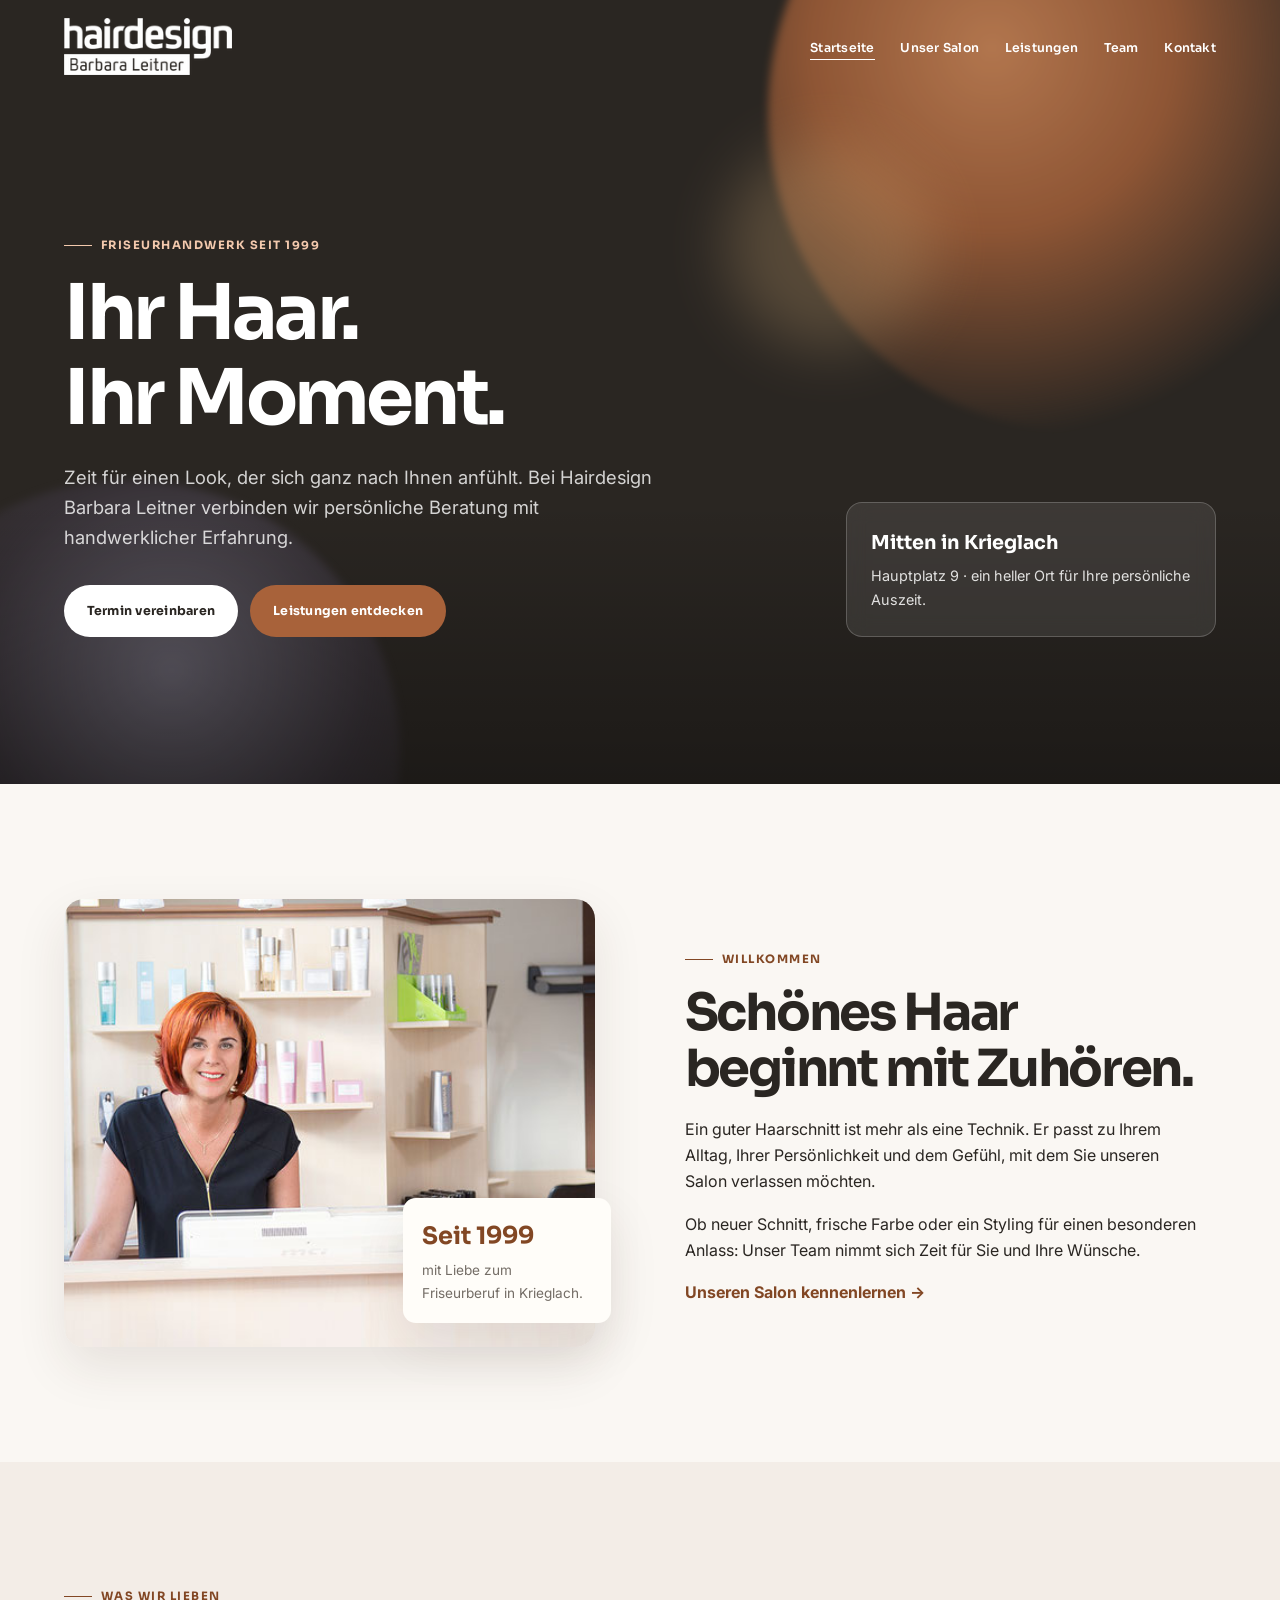
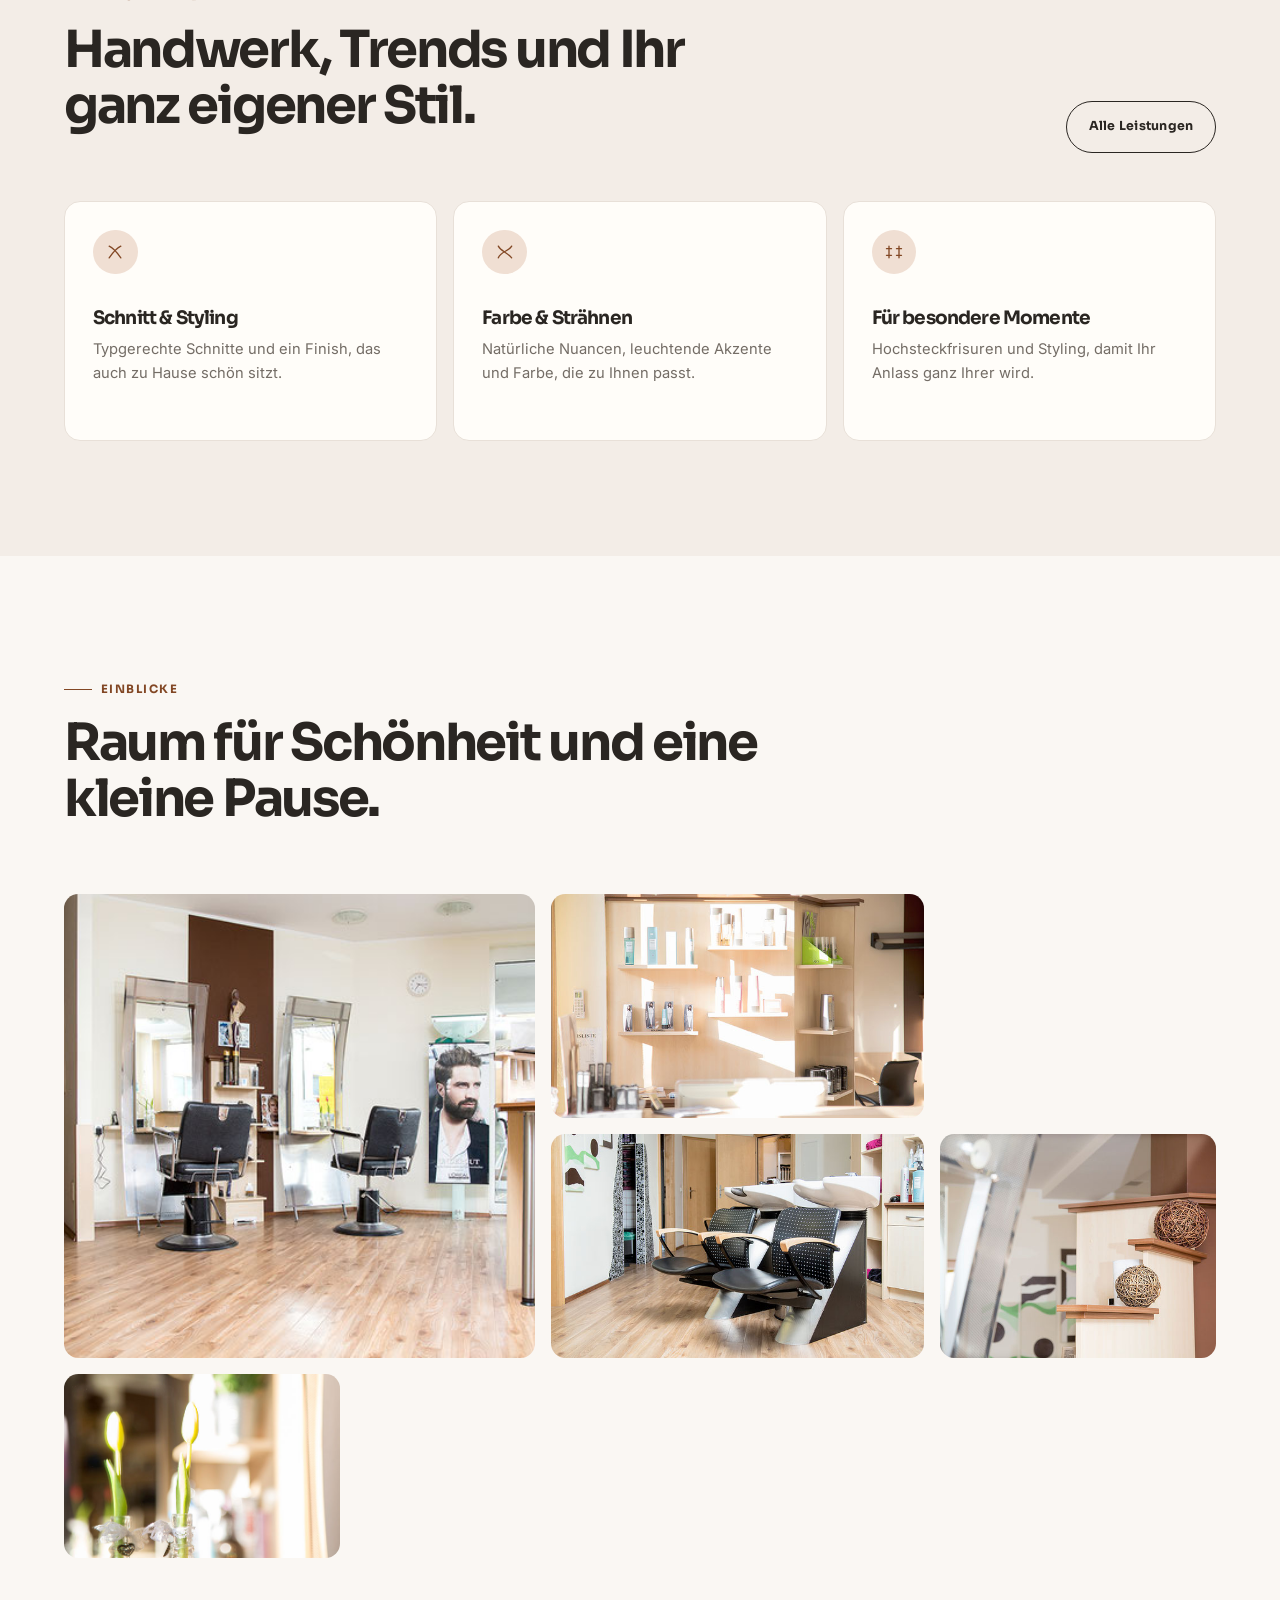
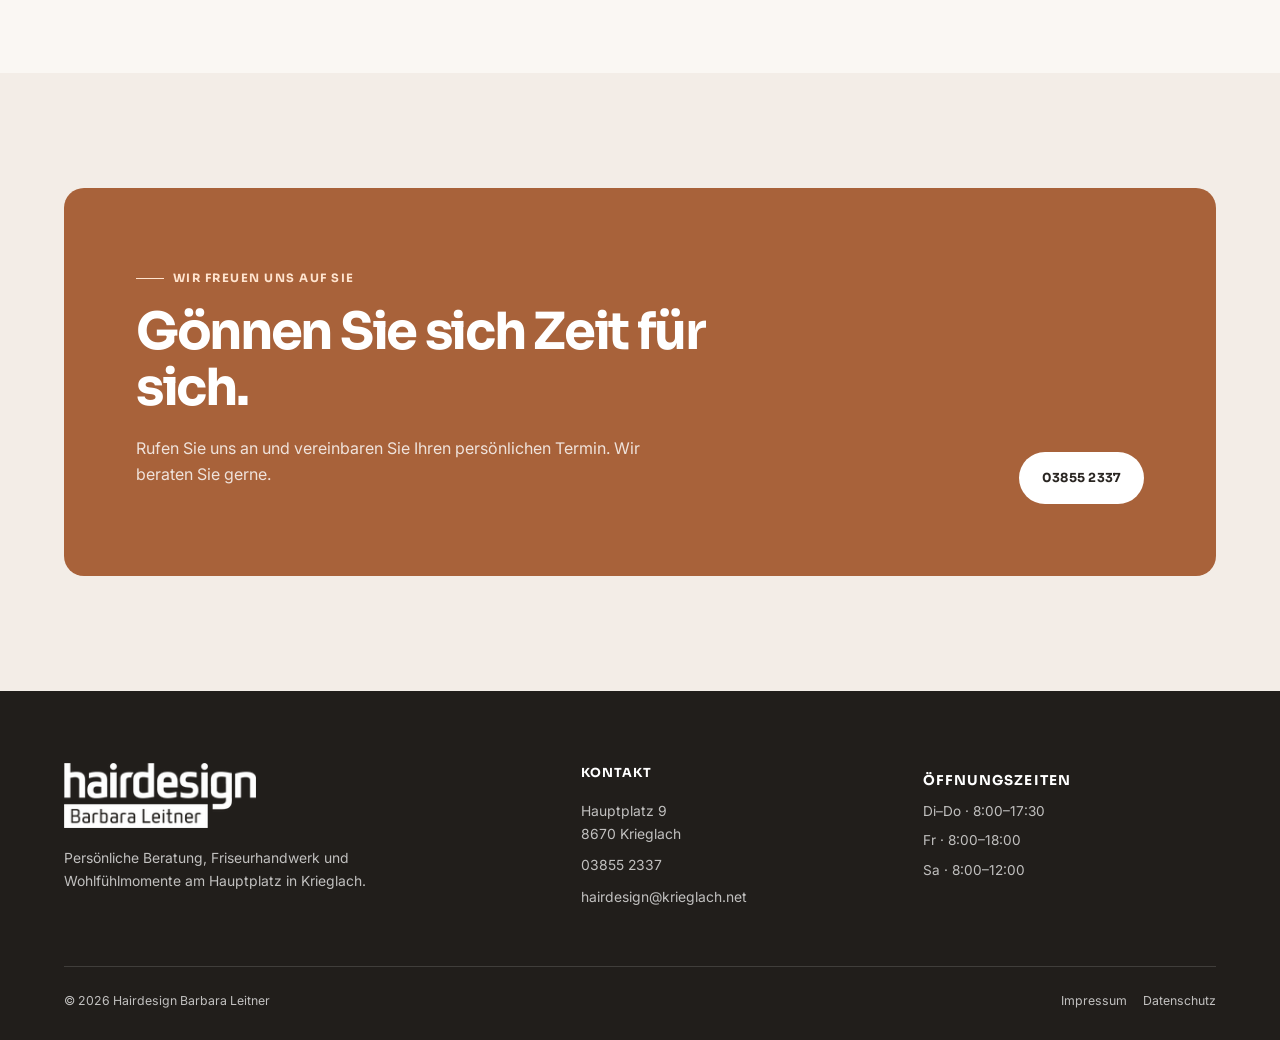
==== index.html @ 67fe9a9a "v4.0 ChatGPT wechsel, neues Layout" ====
<!doctype html>
<html lang="de">
<head>
  <meta charset="utf-8">
  <meta name="viewport" content="width=device-width, initial-scale=1">
  <meta name="description" content="Hairdesign Barbara Leitner – Friseurhandwerk, typgerechte Beratung und Wohlfühlmomente in Krieglach.">
  <title>Hairdesign Barbara Leitner | Friseur in Krieglach</title>
  <link rel="preconnect" href="https://fonts.googleapis.com">
  <link rel="preconnect" href="https://fonts.gstatic.com" crossorigin>
  <link href="https://fonts.googleapis.com/css2?family=Inter:wght@400;500;600;700&family=Sora:wght@400;500;600;700&display=swap" rel="stylesheet">
  <link rel="stylesheet" href="css/style.css">
  <script src="js/script.js" defer></script>
</head>
<body>
  <header class="site-header">
    <div class="container nav">
      <a class="brand" href="index.html" aria-label="Hairdesign Barbara Leitner – Startseite"><img src="images/Logo_Hairdesing%20Barbara%20Leitner.png" alt="Hairdesign Barbara Leitner"></a>
      <button class="menu-toggle" type="button" aria-label="Menü öffnen" aria-controls="main-navigation" aria-expanded="false"><svg viewBox="0 0 24 24" aria-hidden="true"><path fill="currentColor" d="M4 7h16v1.5H4zm0 8h16v1.5H4z"/></svg></button>
      <nav aria-label="Hauptnavigation"><ul class="nav-links" id="main-navigation">
        <li><a href="index.html" aria-current="page">Startseite</a></li><li><a href="unser-salon.html">Unser Salon</a></li><li><a href="leistungen.html">Leistungen</a></li><li><a href="team.html">Team</a></li><li><a href="kontakt.html">Kontakt</a></li>
      </ul></nav>
    </div>
  </header>

  <main class="page-main">
    <section class="hero">
      <span class="hero-blob hero-blob-one"></span><span class="hero-blob hero-blob-two"></span><span class="hero-blob hero-blob-three"></span>
      <div class="container hero-inner hero-grid">
        <div>
          <p class="eyebrow" style="color:#f3c9ad">Friseurhandwerk seit 1999</p>
          <h1>Ihr Haar.<br>Ihr Moment.</h1>
          <p class="display-copy">Zeit für einen Look, der sich ganz nach Ihnen anfühlt. Bei Hairdesign Barbara Leitner verbinden wir persönliche Beratung mit handwerklicher Erfahrung.</p>
          <div class="hero-actions"><a class="button button-light" href="tel:+4338552337">Termin vereinbaren</a><a class="button" href="leistungen.html">Leistungen entdecken</a></div>
        </div>
        <aside class="hero-card">
          <strong>Mitten in Krieglach</strong>
          <p>Hauptplatz 9 · ein heller Ort für Ihre persönliche Auszeit.</p>
        </aside>
      </div>
    </section>

    <section class="section">
      <div class="container two-column">
        <div class="intro-image reveal"><img src="images/Salon_1.jpg" alt="Heller und freundlicher Innenraum des Salons"><div class="image-note"><strong>Seit 1999</strong>mit Liebe zum Friseurberuf in Krieglach.</div></div>
        <div class="story-copy reveal">
          <p class="eyebrow">Willkommen</p><h2>Schönes Haar beginnt mit Zuhören.</h2>
          <p>Ein guter Haarschnitt ist mehr als eine Technik. Er passt zu Ihrem Alltag, Ihrer Persönlichkeit und dem Gefühl, mit dem Sie unseren Salon verlassen möchten.</p>
          <p>Ob neuer Schnitt, frische Farbe oder ein Styling für einen besonderen Anlass: Unser Team nimmt sich Zeit für Sie und Ihre Wünsche.</p>
          <a class="text-link" href="unser-salon.html">Unseren Salon kennenlernen →</a>
        </div>
      </div>
    </section>

    <section class="section section-soft">
      <div class="container"><div class="section-heading reveal"><div><p class="eyebrow">Was wir lieben</p><h2>Handwerk, Trends und Ihr ganz eigener Stil.</h2></div><a class="button button-outline" href="leistungen.html">Alle Leistungen</a></div>
      <div class="service-grid">
        <article class="service-card reveal"><div class="service-icon"><svg viewBox="0 0 24 24"><path d="M5 5c5 2 9 7 14 14M19 5c-5 2-9 7-14 14"/></svg></div><h3>Schnitt &amp; Styling</h3><p>Typgerechte Schnitte und ein Finish, das auch zu Hause schön sitzt.</p></article>
        <article class="service-card reveal"><div class="service-icon"><svg viewBox="0 0 24 24"><path d="M4 19c3-8 13-8 16-14M4 5c3 6 10 7 16 14"/></svg></div><h3>Farbe &amp; Strähnen</h3><p>Natürliche Nuancen, leuchtende Akzente und Farbe, die zu Ihnen passt.</p></article>
        <article class="service-card reveal"><div class="service-icon"><svg viewBox="0 0 24 24"><path d="M6 19V5m12 14V5M3 8h6m6 0h6M3 16h6m6 0h6"/></svg></div><h3>Für besondere Momente</h3><p>Hochsteckfrisuren und Styling, damit Ihr Anlass ganz Ihrer wird.</p></article>
      </div></div>
    </section>

    <section class="section"><div class="container"><div class="section-heading reveal"><div><p class="eyebrow">Einblicke</p><h2>Raum für Schönheit und eine kleine Pause.</h2></div></div>
      <div class="gallery reveal"><figure><img src="images/Salon_2.jpg" alt="Salonansicht bei Hairdesign Barbara Leitner"></figure><figure><img src="images/Salon_3.jpg" alt="Friseurplatz im Salon"></figure><figure><img src="images/Salon_4.jpg" alt="Details aus dem Salon"></figure><figure><img src="images/Salon_6.jpg" alt="Waschbereich im Friseursalon"></figure><figure><img src="images/Salon_7.jpg" alt="Dekoration im Salon"></figure></div>
    </div></section>

    <section class="section section-soft"><div class="container"><div class="cta-band reveal"><div class="cta-band-inner"><div><p class="eyebrow" style="color:#ffe4cf">Wir freuen uns auf Sie</p><h2>Gönnen Sie sich Zeit für sich.</h2><p>Rufen Sie uns an und vereinbaren Sie Ihren persönlichen Termin. Wir beraten Sie gerne.</p></div><a class="button button-light" href="tel:+4338552337">03855 2337</a></div></div></div></section>
  </main>

  <footer class="site-footer"><div class="container"><div class="footer-grid"><div class="footer-brand"><img src="images/Logo_Hairdesing%20Barbara%20Leitner.png" alt="Hairdesign Barbara Leitner"><p>Persönliche Beratung, Friseurhandwerk und Wohlfühlmomente am Hauptplatz in Krieglach.</p></div><div><p class="footer-title">Kontakt</p><ul class="footer-links"><li>Hauptplatz 9<br>8670 Krieglach</li><li><a href="tel:+4338552337">03855 2337</a></li><li><a href="mailto:hairdesign@krieglach.net">hairdesign@krieglach.net</a></li></ul></div><div class="footer-hours"><p class="footer-title">Öffnungszeiten</p><p>Di–Do · 8:00–17:30</p><p>Fr · 8:00–18:00</p><p>Sa · 8:00–12:00</p></div></div><div class="footer-bottom"><span>© 2026 Hairdesign Barbara Leitner</span><div class="footer-legal"><a href="impressum.html">Impressum</a><a href="datenschutz.html">Datenschutz</a></div></div></div></footer>
</body>
</html>
---- css/style.css ----
/* === 1. VARIABLEN & RESET === */
:root {
  --cream: #faf7f3;
  --surface: #fffdf9;
  --ink: #2a2622;
  --muted: #746d66;
  --line: #e8e0d8;
  --copper: #a8623a;
  --copper-dark: #824724;
  --copper-soft: #f0dfd3;
  --shadow: 0 20px 50px rgba(54, 37, 25, 0.1);
  --radius: 1.25rem;
  --max-width: 72rem;
}

* { box-sizing: border-box; }
html { scroll-behavior: smooth; }
body {
  margin: 0;
  min-width: 320px;
  background: var(--cream);
  color: var(--ink);
  font-family: "Inter", Arial, sans-serif;
  font-size: 1rem;
  line-height: 1.65;
}
body.nav-open { overflow: hidden; }
img { display: block; max-width: 100%; }
a { color: inherit; text-decoration: none; }
button, input, textarea { font: inherit; }
button { cursor: pointer; }

/* === 2. TYPOGRAFIE === */
h1, h2, h3, p { margin-top: 0; }
h1, h2, h3, .eyebrow, .button, .nav-links a, .price { font-family: "Sora", Arial, sans-serif; }
h1, h2, h3 { color: var(--ink); line-height: 1.1; letter-spacing: -0.045em; }
h1 { margin-bottom: 1.35rem; font-size: clamp(2.75rem, 6vw, 5.6rem); }
h2 { margin-bottom: 1.15rem; font-size: clamp(2rem, 4vw, 3.5rem); }
h3 { margin-bottom: 0.55rem; font-size: 1.16rem; }
p { margin-bottom: 1rem; }
.eyebrow {
  display: inline-flex;
  align-items: center;
  gap: 0.55rem;
  margin-bottom: 1rem;
  color: var(--copper-dark);
  font-size: 0.72rem;
  font-weight: 700;
  letter-spacing: 0.13em;
  text-transform: uppercase;
}
.eyebrow::before { width: 1.75rem; height: 1px; background: currentColor; content: ""; }
.section-intro { max-width: 41rem; color: var(--muted); font-size: 1.08rem; }
.display-copy { max-width: 38rem; color: rgba(255, 255, 255, 0.8); font-size: clamp(1rem, 1.6vw, 1.15rem); }
.text-link { color: var(--copper-dark); font-weight: 700; }
.text-link:hover { color: var(--ink); }

/* === 3. LAYOUT === */
.container { width: min(calc(100% - 3rem), var(--max-width)); margin-inline: auto; }
.section { padding: clamp(4.8rem, 9vw, 8rem) 0; }
.section-soft { background: #f3ede7; }
.section-heading { display: flex; align-items: end; justify-content: space-between; gap: 2rem; margin-bottom: 3rem; }
.section-heading > div { max-width: 44rem; }
.two-column { display: grid; grid-template-columns: repeat(2, minmax(0, 1fr)); gap: clamp(2.5rem, 7vw, 7rem); align-items: center; }
.narrow { width: min(calc(100% - 3rem), 50rem); margin-inline: auto; }
.page-main { overflow: hidden; }

/* === 4. NAVIGATION === */
.site-header { position: absolute; z-index: 10; top: 0; right: 0; left: 0; color: #fff; }
.site-header.is-scrolled { position: fixed; background: rgba(42, 38, 34, 0.95); box-shadow: 0 4px 20px rgba(0, 0, 0, 0.13); backdrop-filter: blur(14px); }
.nav { display: flex; align-items: center; justify-content: space-between; min-height: 5.8rem; gap: 2rem; }
.brand { display: inline-flex; align-items: center; flex: 0 0 auto; }
.brand img { width: 10.5rem; height: auto; filter: brightness(0) invert(1); }
.nav-links { display: flex; align-items: center; gap: clamp(1rem, 2vw, 2rem); padding: 0; margin: 0; list-style: none; }
.nav-links a { position: relative; padding: 0.45rem 0; font-size: 0.77rem; font-weight: 600; letter-spacing: 0.02em; }
.nav-links a::after { position: absolute; right: 0; bottom: 0.2rem; left: 0; height: 1px; background: #fff; content: ""; opacity: 0; transform: scaleX(0); transition: transform 0.25s ease, opacity 0.25s ease; }
.nav-links a:hover::after, .nav-links a[aria-current="page"]::after { opacity: 1; transform: scaleX(1); }
.menu-toggle { display: none; width: 2.75rem; height: 2.75rem; padding: 0; border: 1px solid rgba(255, 255, 255, 0.45); border-radius: 50%; background: transparent; color: #fff; }
.menu-toggle svg { width: 1.2rem; height: 1.2rem; }

/* === 5. BUTTONS === */
.button {
  display: inline-flex;
  align-items: center;
  justify-content: center;
  min-height: 3.25rem;
  padding: 0.85rem 1.35rem;
  border: 1px solid transparent;
  border-radius: 999px;
  background: var(--copper);
  color: #fff;
  font-size: 0.78rem;
  font-weight: 700;
  letter-spacing: 0.02em;
  transition: transform 0.25s ease, background 0.25s ease, border 0.25s ease;
}
.button:hover { background: var(--copper-dark); transform: translateY(-2px); }
.button-light { background: #fff; color: var(--ink); }
.button-light:hover { background: var(--copper-soft); }
.button-outline { border-color: var(--ink); background: transparent; color: var(--ink); }
.button-outline:hover { border-color: var(--copper); background: var(--copper); color: #fff; }
.hero-actions { display: flex; flex-wrap: wrap; gap: 0.8rem; margin-top: 2rem; }

/* === 6. HERO === */
.hero { position: relative; display: flex; align-items: center; min-height: min(49rem, 100vh); padding: 9rem 0 4rem; overflow: hidden; background: #2a2622; color: #fff; isolation: isolate; }
.hero::after { position: absolute; z-index: -1; right: 0; bottom: 0; left: 0; height: 36%; background: linear-gradient(transparent, rgba(0, 0, 0, 0.32)); content: ""; }
.hero-inner { position: relative; z-index: 1; }
.hero h1 { max-width: 15ch; color: #fff; }
.hero-grid { display: grid; grid-template-columns: minmax(0, 1.1fr) minmax(16rem, 0.6fr); align-items: end; gap: clamp(2rem, 8vw, 7rem); }
.hero-card { padding: 1.5rem; border: 1px solid rgba(255, 255, 255, 0.2); border-radius: 1rem; background: rgba(255, 255, 255, 0.09); color: rgba(255, 255, 255, 0.85); backdrop-filter: blur(10px); }
.hero-card strong { display: block; margin-bottom: 0.35rem; color: #fff; font-family: "Sora", Arial, sans-serif; font-size: 1.2rem; }
.hero-card p { margin: 0; font-size: 0.9rem; }
.hero-blob { position: absolute; z-index: -1; border-radius: 50%; filter: blur(4px); opacity: 0.8; animation: float 13s ease-in-out infinite alternate; }
.hero-blob-one { top: -13rem; right: -8rem; width: 40rem; height: 40rem; background: radial-gradient(circle at 35% 40%, #d48a59 0%, #a8623a 32%, transparent 69%); }
.hero-blob-two { bottom: -15rem; left: -9rem; width: 34rem; height: 34rem; background: radial-gradient(circle at 58% 35%, #6e6a78 0%, #39333a 42%, transparent 70%); animation-delay: -5s; }
.hero-blob-three { top: 18%; right: 27%; width: 13rem; height: 13rem; background: #d6ad77; opacity: 0.26; filter: blur(30px); animation-delay: -2s; }
.page-hero { min-height: 32rem; padding-bottom: 4.5rem; }
.page-hero h1 { margin-bottom: 1rem; font-size: clamp(2.9rem, 6vw, 4.8rem); }
.page-hero .display-copy { max-width: 35rem; }
.page-hero .hero-card { max-width: 22rem; margin-top: 2.2rem; }
.legal-hero { min-height: 22rem; }
.legal-hero h1 { max-width: none; }

/* === 7. SECTIONS === */
.intro-image { position: relative; }
.intro-image img { width: 100%; min-height: 28rem; border-radius: var(--radius); object-fit: cover; box-shadow: var(--shadow); }
.image-note { position: absolute; right: -1rem; bottom: 1.5rem; max-width: 13rem; padding: 1.2rem; border-radius: 0.8rem; background: var(--surface); box-shadow: var(--shadow); color: var(--muted); font-size: 0.85rem; }
.image-note strong { display: block; margin-bottom: 0.15rem; color: var(--copper-dark); font-family: "Sora", Arial, sans-serif; font-size: 1.5rem; }
.story-copy { max-width: 32rem; }
.accent-block { padding: clamp(2rem, 5vw, 4rem); border-radius: var(--radius); background: var(--ink); color: #fff; }
.accent-block h2 { color: #fff; }
.accent-block p { max-width: 43rem; color: rgba(255, 255, 255, 0.74); }
.cta-band { padding: clamp(2.5rem, 6vw, 4.5rem); border-radius: var(--radius); background: var(--copper); color: #fff; }
.cta-band h2 { max-width: 16ch; color: #fff; }
.cta-band p { max-width: 35rem; color: rgba(255, 255, 255, 0.82); }
.cta-band-inner { display: flex; align-items: end; justify-content: space-between; gap: 2rem; }

/* === 8. KOMPONENTEN (Cards, Team, FAQ etc.) === */
.service-grid { display: grid; grid-template-columns: repeat(3, minmax(0, 1fr)); gap: 1rem; }
.service-card { min-height: 15rem; padding: 1.75rem; border: 1px solid var(--line); border-radius: 1rem; background: var(--surface); transition: transform 0.25s ease, box-shadow 0.25s ease; }
.service-card:hover { box-shadow: var(--shadow); transform: translateY(-4px); }
.service-icon { display: grid; width: 2.8rem; height: 2.8rem; place-items: center; margin-bottom: 2.1rem; border-radius: 50%; background: var(--copper-soft); color: var(--copper-dark); }
.service-icon svg { width: 1.25rem; height: 1.25rem; fill: none; stroke: currentColor; stroke-linecap: round; stroke-linejoin: round; stroke-width: 1.6; }
.service-card p { margin: 0; color: var(--muted); font-size: 0.92rem; }
.gallery { display: grid; grid-template-columns: repeat(12, 1fr); grid-template-rows: repeat(2, 14rem); gap: 1rem; }
.gallery figure { min-width: 0; margin: 0; overflow: hidden; border-radius: 0.9rem; background: #ded7d0; }
.gallery figure:nth-child(1) { grid-column: span 5; grid-row: span 2; }
.gallery figure:nth-child(2), .gallery figure:nth-child(3) { grid-column: span 4; }
.gallery figure:nth-child(4) { grid-column: span 3; }
.gallery figure:nth-child(5) { grid-column: span 3; }
.gallery img { width: 100%; height: 100%; object-fit: cover; transition: transform 0.6s ease; }
.gallery figure:hover img { transform: scale(1.045); }
.value-grid { display: grid; grid-template-columns: repeat(3, minmax(0, 1fr)); gap: 1.25rem; }
.value-card { padding: 2rem; border-top: 2px solid var(--copper); background: var(--surface); }
.value-number { display: block; margin-bottom: 1.4rem; color: var(--copper); font-family: "Sora", Arial, sans-serif; font-size: 0.8rem; font-weight: 700; }
.value-card p { margin: 0; color: var(--muted); font-size: 0.92rem; }
.team-grid { display: grid; grid-template-columns: repeat(3, minmax(0, 1fr)); gap: 1.25rem; }
.team-card { overflow: hidden; border-radius: 1rem; background: var(--surface); box-shadow: 0 5px 20px rgba(54, 37, 25, 0.05); }
.team-card img { width: 100%; height: 22rem; object-fit: cover; object-position: center top; filter: saturate(0.88); transition: transform 0.5s ease, filter 0.5s ease; }
.team-card:hover img { filter: saturate(1); transform: scale(1.03); }
.team-card-body { padding: 1.4rem 1.45rem 1.6rem; }
.team-card h2 { margin-bottom: 0.25rem; font-size: 1.35rem; }
.team-card p { margin: 0; color: var(--muted); font-size: 0.9rem; }
.team-card .role { margin-bottom: 0.5rem; color: var(--copper-dark); font-family: "Sora", Arial, sans-serif; font-size: 0.72rem; font-weight: 700; letter-spacing: 0.06em; text-transform: uppercase; }
.price-groups { display: grid; grid-template-columns: repeat(2, minmax(0, 1fr)); gap: 1.25rem; }
.price-card { padding: clamp(1.6rem, 4vw, 2.25rem); border-radius: 1rem; background: var(--surface); box-shadow: 0 5px 20px rgba(54, 37, 25, 0.05); }
.price-card h2 { margin-bottom: 1.5rem; font-size: 1.6rem; }
.price-list { padding: 0; margin: 0; list-style: none; }
.price-list li { display: grid; grid-template-columns: 1fr auto; gap: 1rem; padding: 0.9rem 0; border-top: 1px solid var(--line); color: var(--muted); font-size: 0.91rem; }
.price-list li:first-child { border-top: 0; }
.price { color: var(--ink); font-size: 0.79rem; font-weight: 700; white-space: nowrap; }
.price-note { padding: 1rem 1.2rem; border-left: 2px solid var(--copper); background: var(--copper-soft); color: #6b513e; font-size: 0.88rem; }
.contact-grid { display: grid; grid-template-columns: 0.85fr 1.15fr; gap: clamp(2rem, 7vw, 6rem); align-items: start; }
.contact-list { padding: 0; margin: 2rem 0; list-style: none; }
.contact-list li { display: flex; gap: 1rem; padding: 1.1rem 0; border-top: 1px solid var(--line); }
.contact-list li:last-child { border-bottom: 1px solid var(--line); }
.contact-list svg { flex: 0 0 auto; width: 1.25rem; height: 1.25rem; margin-top: 0.23rem; color: var(--copper); fill: none; stroke: currentColor; stroke-linecap: round; stroke-linejoin: round; stroke-width: 1.8; }
.contact-list strong { display: block; margin-bottom: 0.05rem; font-family: "Sora", Arial, sans-serif; font-size: 0.84rem; }
.contact-list span, .contact-list a { color: var(--muted); font-size: 0.93rem; }
.hours { padding: 1.4rem; border-radius: 0.75rem; background: var(--copper-soft); }
.hours h3 { margin-bottom: 0.8rem; }
.hours p { display: flex; justify-content: space-between; gap: 1rem; margin: 0.55rem 0; color: #6b513e; font-size: 0.86rem; }
.contact-form { padding: clamp(1.5rem, 4vw, 2.5rem); border-radius: 1rem; background: var(--surface); box-shadow: var(--shadow); }
.form-row { display: grid; grid-template-columns: 1fr 1fr; gap: 1rem; }
.form-field { display: grid; gap: 0.45rem; margin-bottom: 1rem; }
.form-field label { font-family: "Sora", Arial, sans-serif; font-size: 0.74rem; font-weight: 700; }
.form-field input, .form-field textarea { width: 100%; padding: 0.85rem 1rem; border: 1px solid var(--line); border-radius: 0.45rem; outline: none; background: #fff; color: var(--ink); transition: border 0.2s ease, box-shadow 0.2s ease; }
.form-field textarea { min-height: 9rem; resize: vertical; }
.form-field input:focus, .form-field textarea:focus { border-color: var(--copper); box-shadow: 0 0 0 3px rgba(168, 98, 58, 0.13); }
.form-check { display: flex; gap: 0.65rem; align-items: flex-start; margin: 0.5rem 0 1.25rem; color: var(--muted); font-size: 0.8rem; }
.form-check input { width: 1rem; height: 1rem; margin-top: 0.2rem; accent-color: var(--copper); }
.map-card { min-height: 17rem; padding: 2rem; border-radius: 1rem; background: linear-gradient(130deg, rgba(168, 98, 58, 0.92), rgba(75, 64, 58, 0.97)), url("../images/Salon_6.jpg") center / cover; color: #fff; }
.map-card h2 { color: #fff; font-size: clamp(1.7rem, 3vw, 2.5rem); }
.map-card p { max-width: 27rem; color: rgba(255, 255, 255, 0.82); }
.map-card .button { margin-top: 0.5rem; }
.legal-content h2 { margin-top: 3rem; font-size: clamp(1.5rem, 3vw, 2rem); }
.legal-content h3 { margin-top: 1.8rem; }
.legal-content p, .legal-content li { color: var(--muted); }
.legal-content ul { padding-left: 1.2rem; }

/* === 9. FOOTER === */
.site-footer { padding: 4.5rem 0 1.8rem; background: #211e1b; color: rgba(255, 255, 255, 0.72); }
.footer-grid { display: grid; grid-template-columns: 1.6fr 1fr 1fr; gap: 3rem; padding-bottom: 3rem; }
.footer-brand img { width: 12rem; margin-bottom: 1.2rem; filter: brightness(0) invert(1); }
.footer-brand p { max-width: 23rem; margin: 0; font-size: 0.87rem; }
.footer-title { margin-bottom: 1rem; color: #fff; font-family: "Sora", Arial, sans-serif; font-size: 0.78rem; font-weight: 700; letter-spacing: 0.08em; text-transform: uppercase; }
.footer-links { padding: 0; margin: 0; list-style: none; }
.footer-links li { margin: 0.55rem 0; font-size: 0.87rem; }
.footer-links a:hover { color: #fff; }
.footer-hours p { margin: 0.45rem 0; font-size: 0.85rem; }
.footer-bottom { display: flex; align-items: center; justify-content: space-between; gap: 1rem; padding-top: 1.5rem; border-top: 1px solid rgba(255, 255, 255, 0.14); font-size: 0.77rem; }
.footer-legal { display: flex; flex-wrap: wrap; gap: 1rem; }
.footer-legal a:hover { color: #fff; }

/* === 10. ANIMATIONEN === */
@keyframes float { from { transform: translate3d(0, 0, 0) scale(1); } to { transform: translate3d(-2rem, 1.5rem, 0) scale(1.08); } }
.reveal { opacity: 0; transform: translateY(1.5rem); transition: opacity 0.7s ease, transform 0.7s ease; }
.reveal.is-visible { opacity: 1; transform: none; }
@media (prefers-reduced-motion: reduce) { html { scroll-behavior: auto; } *, *::before, *::after { animation-duration: 0.01ms !important; animation-iteration-count: 1 !important; scroll-behavior: auto !important; transition-duration: 0.01ms !important; } .reveal { opacity: 1; transform: none; } }

/* === 11. RESPONSIVE === */
@media (max-width: 800px) {
  .container { width: min(calc(100% - 2rem), var(--max-width)); }
  .site-header { position: absolute; }
  .nav { min-height: 5.1rem; }
  .brand img { width: 9.5rem; }
  .menu-toggle { display: grid; place-items: center; }
  .nav-links { position: fixed; inset: 5.1rem 1rem auto; display: grid; gap: 0; padding: 0.7rem 1.2rem; border-radius: 1rem; background: #292521; box-shadow: 0 20px 45px rgba(0, 0, 0, 0.25); opacity: 0; pointer-events: none; transform: translateY(-0.75rem); transition: opacity 0.2s ease, transform 0.2s ease; }
  .nav-links.is-open { opacity: 1; pointer-events: auto; transform: none; }
  .nav-links a { display: block; padding: 0.85rem 0; }
  .nav-links a::after { display: none; }
  .hero { min-height: 43rem; padding-top: 8.2rem; }
  .page-hero { min-height: 28rem; }
  .hero-grid, .two-column, .contact-grid { grid-template-columns: 1fr; }
  .hero-grid { gap: 2rem; }
  .hero-card { max-width: 25rem; }
  .section-heading, .cta-band-inner { display: block; }
  .section-heading .button, .cta-band .button { margin-top: 1rem; }
  .service-grid, .value-grid, .team-grid { grid-template-columns: repeat(2, minmax(0, 1fr)); }
  .footer-grid { grid-template-columns: 1.3fr 1fr; gap: 2.2rem; }
  .footer-brand { grid-column: 1 / -1; }
}

@media (max-width: 540px) {
  h1 { font-size: clamp(2.55rem, 15vw, 3.5rem); }
  .section { padding: 4rem 0; }
  .hero { min-height: 40rem; }
  .page-hero { min-height: 27rem; }
  .hero-blob-one { top: -7rem; right: -14rem; width: 32rem; height: 32rem; }
  .hero-blob-two { bottom: -13rem; left: -13rem; }
  .service-grid, .value-grid, .team-grid, .price-groups, .form-row { grid-template-columns: 1fr; }
  .gallery { grid-template-rows: repeat(4, 12rem); }
  .gallery figure:nth-child(1), .gallery figure:nth-child(2), .gallery figure:nth-child(3), .gallery figure:nth-child(4), .gallery figure:nth-child(5) { grid-column: 1 / -1; grid-row: auto; }
  .gallery figure:nth-child(n+5) { display: none; }
  .image-note { right: 1rem; bottom: 1rem; }
  .intro-image img { min-height: 22rem; }
  .team-card img { height: 24rem; }
  .footer-grid { grid-template-columns: 1fr; gap: 1.5rem; }
  .footer-brand { grid-column: auto; }
  .footer-bottom { display: block; }
  .footer-legal { margin-top: 0.65rem; }
}
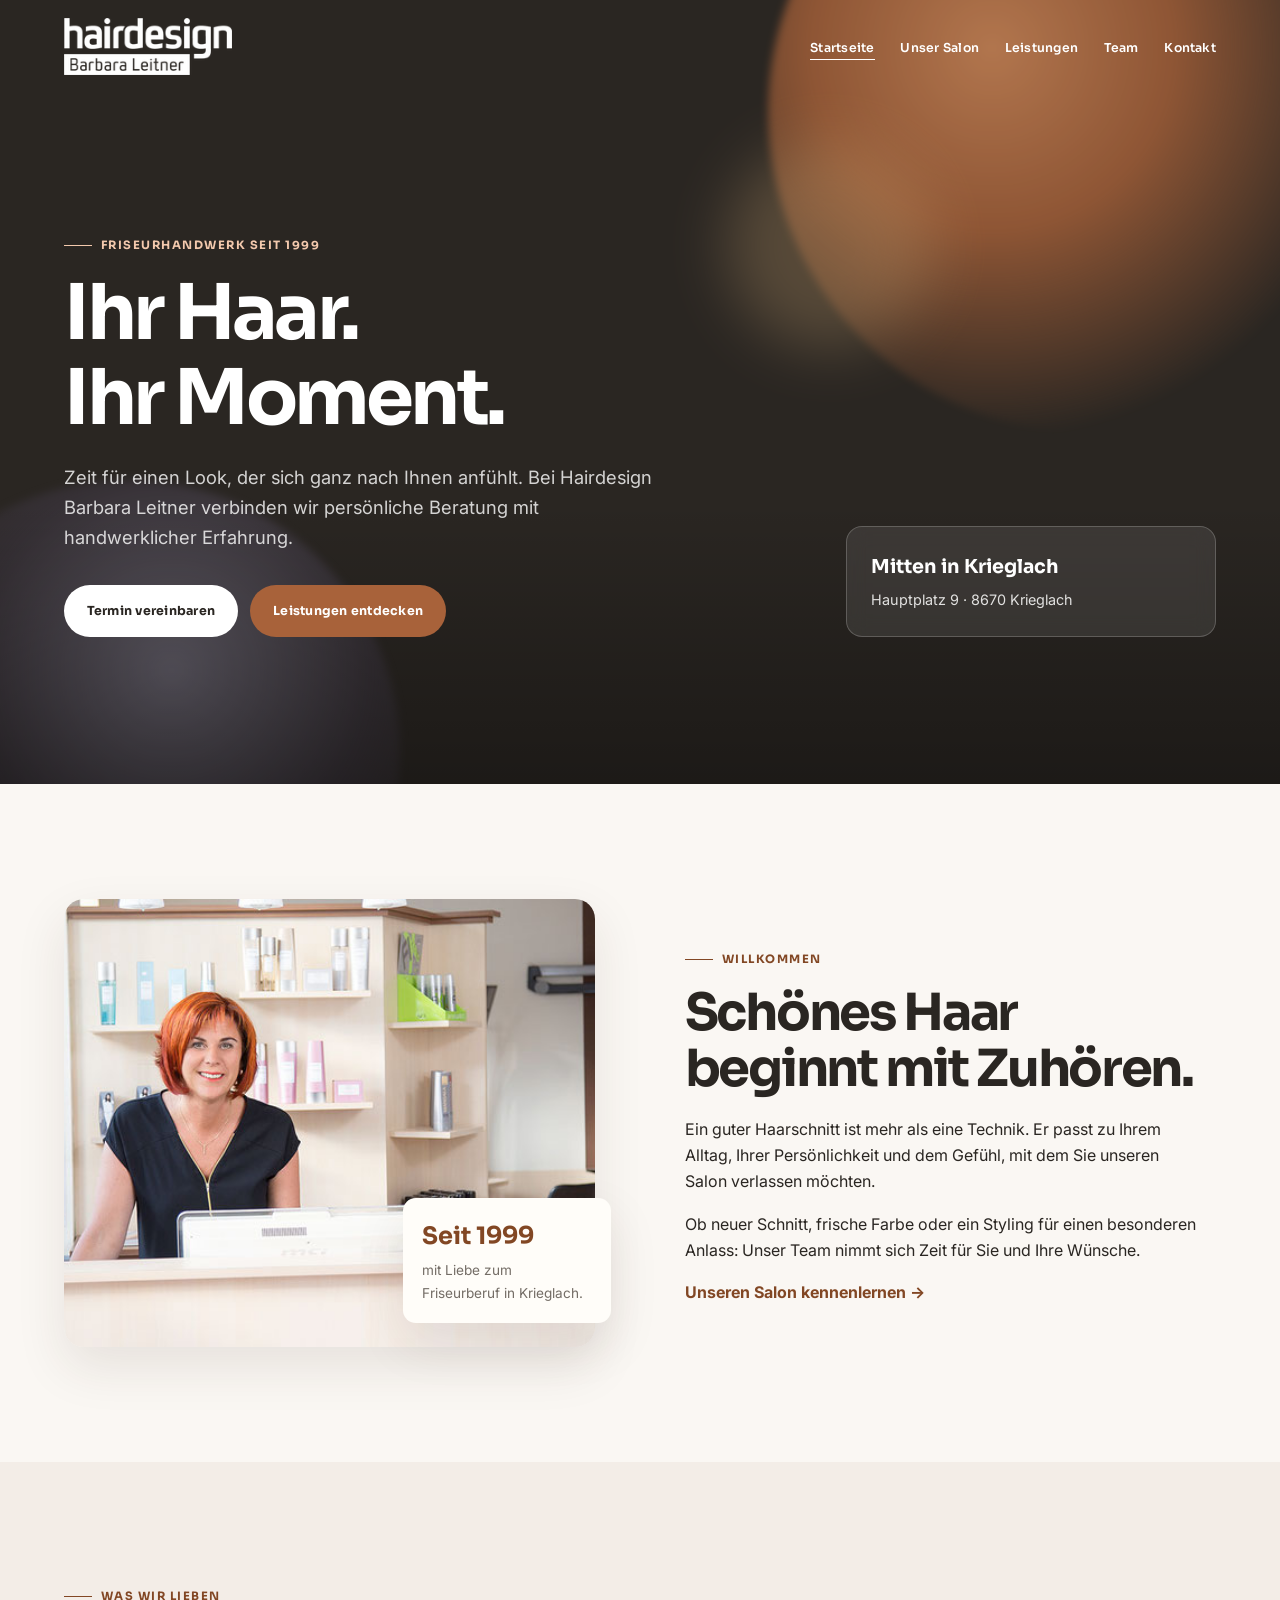
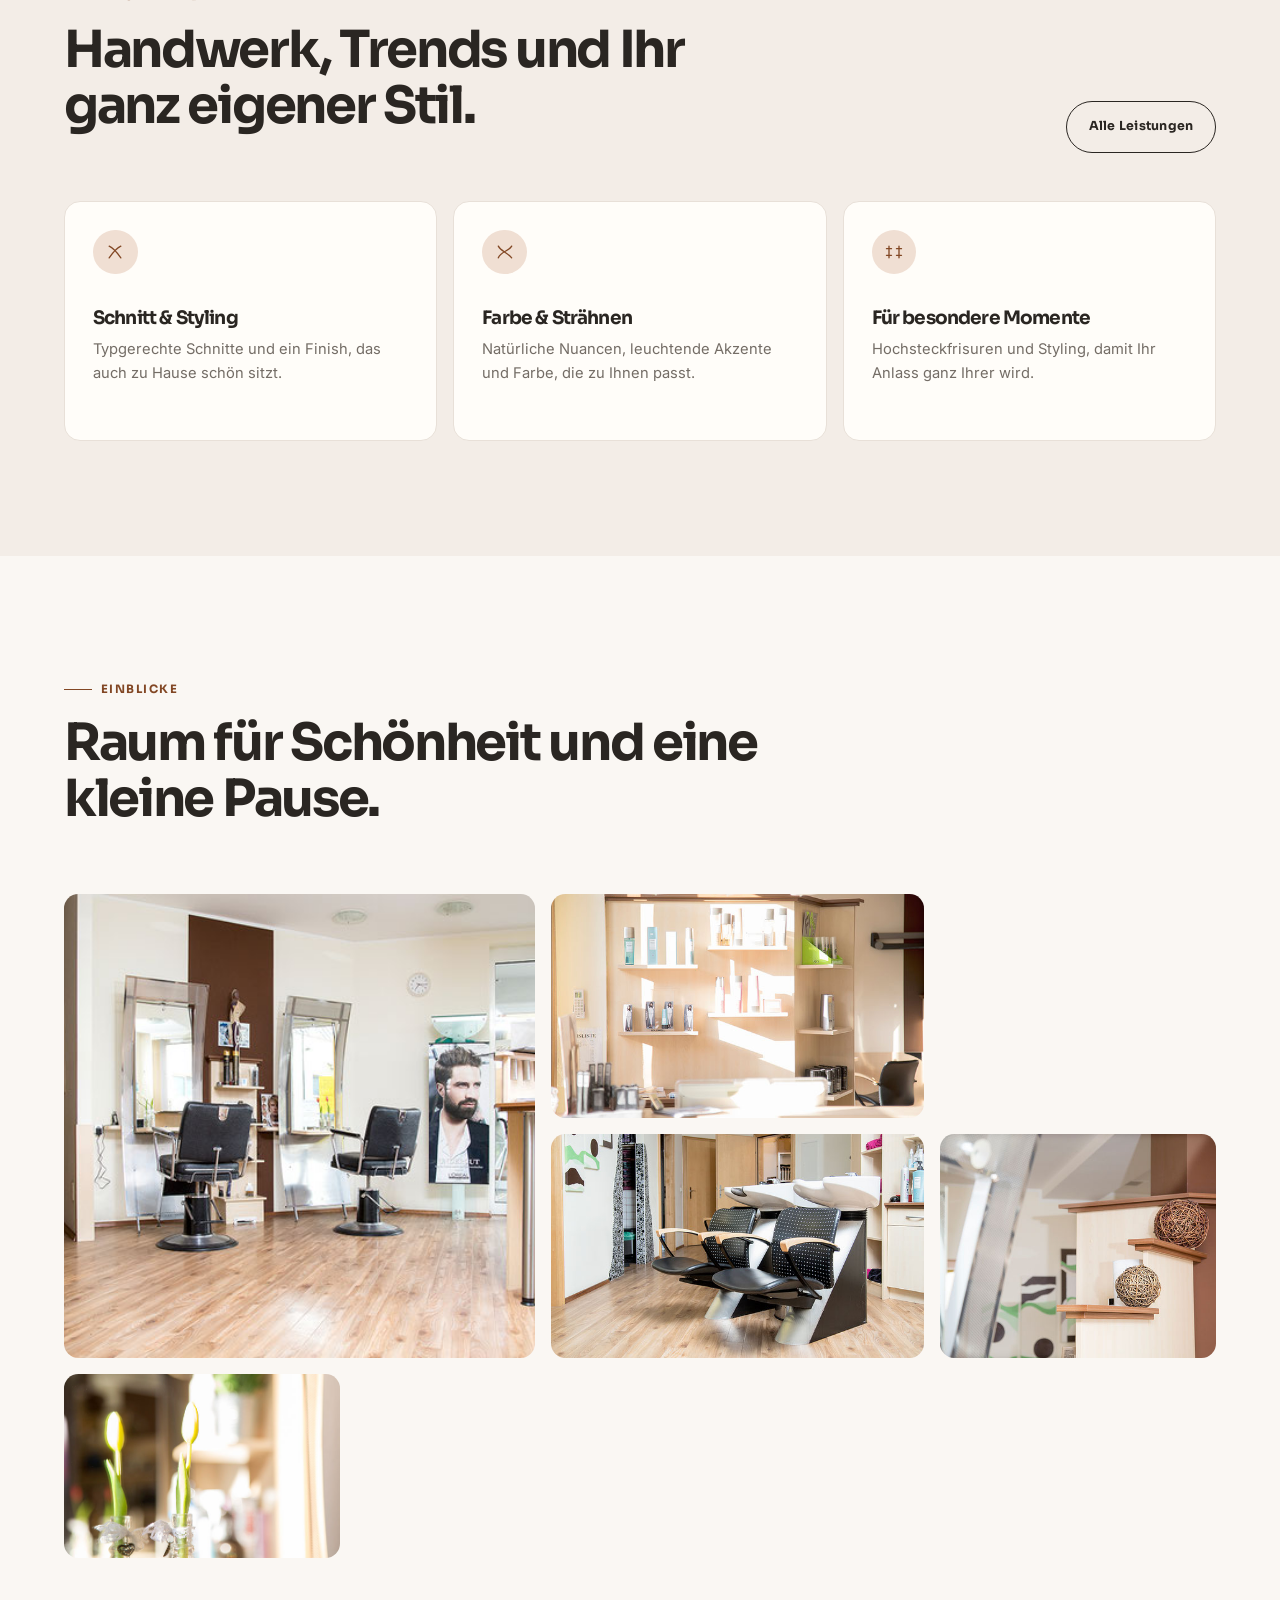
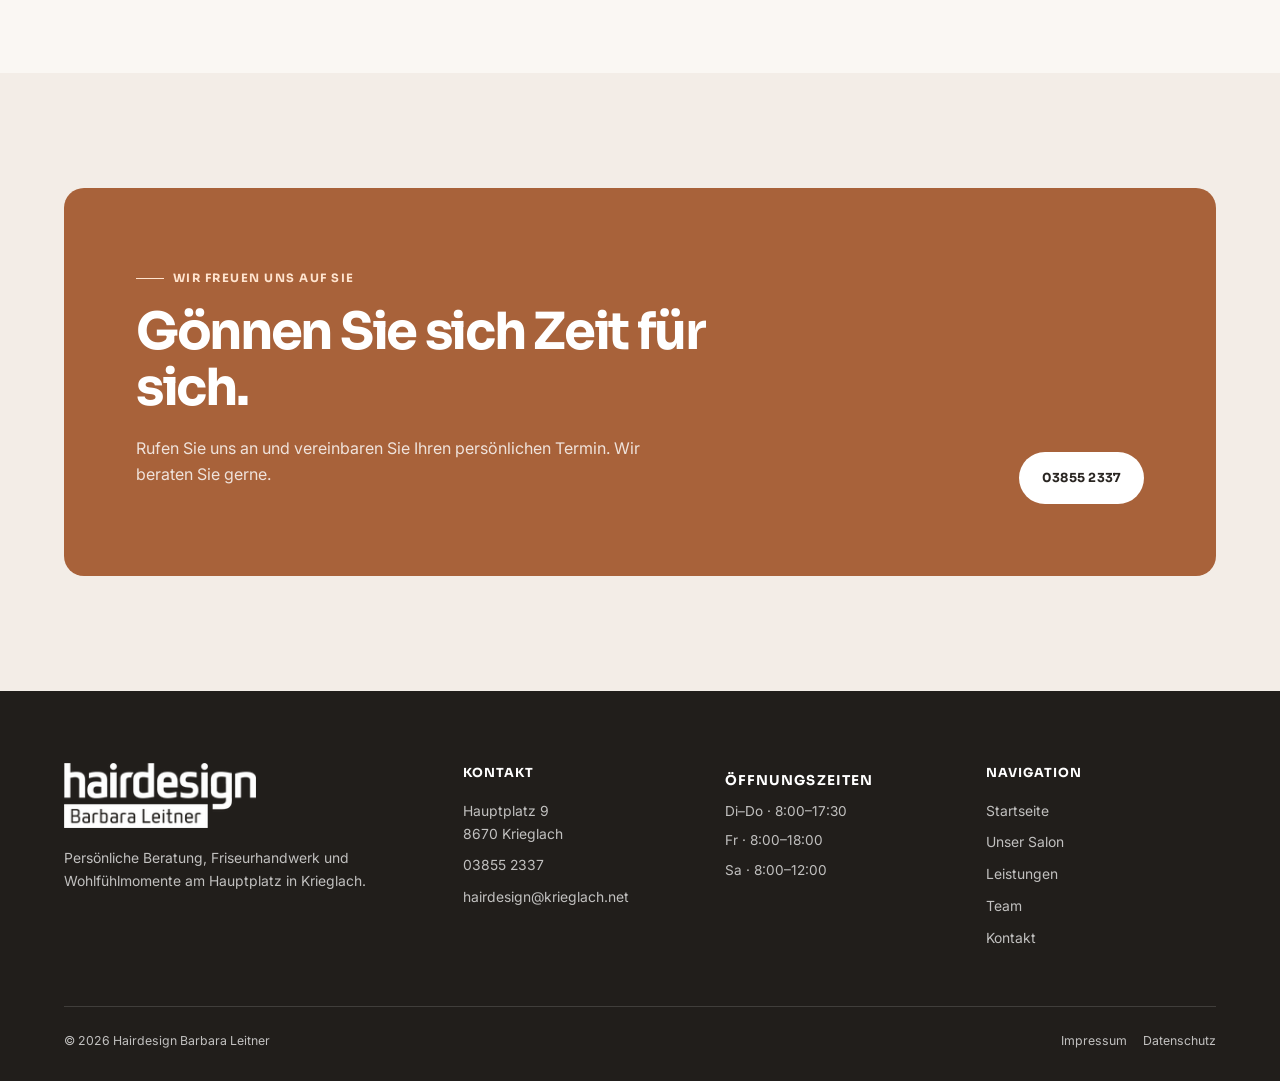
==== commit 05ed9c7b: "v5.0 Preisübersicht, Teamanpassung, Kontaktanpassung" ====
--- a/index.html
+++ b/index.html
@@ -14,7 +14,7 @@
 <body>
   <header class="site-header">
     <div class="container nav">
-      <a class="brand" href="index.html" aria-label="Hairdesign Barbara Leitner – Startseite"><img src="images/Logo_Hairdesing%20Barbara%20Leitner.png" alt="Hairdesign Barbara Leitner"></a>
+<a class="brand" href="index.html" aria-label="Hairdesign Barbara Leitner – Startseite"><img src="images/Logo_Hairdesing%20Barbara%20Leitner.png" alt="Hairdesign Barbara Leitner"></a>
       <button class="menu-toggle" type="button" aria-label="Menü öffnen" aria-controls="main-navigation" aria-expanded="false"><svg viewBox="0 0 24 24" aria-hidden="true"><path fill="currentColor" d="M4 7h16v1.5H4zm0 8h16v1.5H4z"/></svg></button>
       <nav aria-label="Hauptnavigation"><ul class="nav-links" id="main-navigation">
         <li><a href="index.html" aria-current="page">Startseite</a></li><li><a href="unser-salon.html">Unser Salon</a></li><li><a href="leistungen.html">Leistungen</a></li><li><a href="team.html">Team</a></li><li><a href="kontakt.html">Kontakt</a></li>
@@ -34,7 +34,7 @@
         </div>
         <aside class="hero-card">
           <strong>Mitten in Krieglach</strong>
-          <p>Hauptplatz 9 · ein heller Ort für Ihre persönliche Auszeit.</p>
+          <p>Hauptplatz 9 · 8670 Krieglach</p>
         </aside>
       </div>
     </section>
@@ -67,6 +67,6 @@
     <section class="section section-soft"><div class="container"><div class="cta-band reveal"><div class="cta-band-inner"><div><p class="eyebrow" style="color:#ffe4cf">Wir freuen uns auf Sie</p><h2>Gönnen Sie sich Zeit für sich.</h2><p>Rufen Sie uns an und vereinbaren Sie Ihren persönlichen Termin. Wir beraten Sie gerne.</p></div><a class="button button-light" href="tel:+4338552337">03855 2337</a></div></div></div></section>
   </main>
 
-  <footer class="site-footer"><div class="container"><div class="footer-grid"><div class="footer-brand"><img src="images/Logo_Hairdesing%20Barbara%20Leitner.png" alt="Hairdesign Barbara Leitner"><p>Persönliche Beratung, Friseurhandwerk und Wohlfühlmomente am Hauptplatz in Krieglach.</p></div><div><p class="footer-title">Kontakt</p><ul class="footer-links"><li>Hauptplatz 9<br>8670 Krieglach</li><li><a href="tel:+4338552337">03855 2337</a></li><li><a href="mailto:hairdesign@krieglach.net">hairdesign@krieglach.net</a></li></ul></div><div class="footer-hours"><p class="footer-title">Öffnungszeiten</p><p>Di–Do · 8:00–17:30</p><p>Fr · 8:00–18:00</p><p>Sa · 8:00–12:00</p></div></div><div class="footer-bottom"><span>© 2026 Hairdesign Barbara Leitner</span><div class="footer-legal"><a href="impressum.html">Impressum</a><a href="datenschutz.html">Datenschutz</a></div></div></div></footer>
+  <footer class="site-footer"><div class="container"><div class="footer-grid"><div class="footer-brand"><img src="images/Logo_Hairdesing%20Barbara%20Leitner.png" alt="Hairdesign Barbara Leitner"><p>Persönliche Beratung, Friseurhandwerk und Wohlfühlmomente am Hauptplatz in Krieglach.</p></div><div><p class="footer-title">Kontakt</p><ul class="footer-links"><li>Hauptplatz 9<br>8670 Krieglach</li><li><a href="tel:+4338552337">03855 2337</a></li><li><a href="mailto:hairdesign@krieglach.net">hairdesign@krieglach.net</a></li></ul></div><div class="footer-hours"><p class="footer-title">Öffnungszeiten</p><p>Di–Do · 8:00–17:30</p><p>Fr · 8:00–18:00</p><p>Sa · 8:00–12:00</p></div><nav class="footer-nav" aria-label="Footer-Navigation"><p class="footer-title">Navigation</p><ul class="footer-links"><li><a href="index.html">Startseite</a></li><li><a href="unser-salon.html">Unser Salon</a></li><li><a href="leistungen.html">Leistungen</a></li><li><a href="team.html">Team</a></li><li><a href="kontakt.html">Kontakt</a></li></ul></nav></div><div class="footer-bottom"><span>© 2026 Hairdesign Barbara Leitner</span><div class="footer-legal"><a href="impressum.html">Impressum</a><a href="datenschutz.html">Datenschutz</a></div></div></div></footer>
 </body>
 </html>
--- a/css/style.css
+++ b/css/style.css
@@ -124,6 +124,10 @@
 /* === 7. SECTIONS === */
 .intro-image { position: relative; }
 .intro-image img { width: 100%; min-height: 28rem; border-radius: var(--radius); object-fit: cover; box-shadow: var(--shadow); }
+.history-panel { display: flex; min-height: 28rem; padding: clamp(2rem, 5vw, 4rem); flex-direction: column; justify-content: flex-end; border-radius: var(--radius); background: linear-gradient(145deg, #e9d9cc, #b56f49); box-shadow: var(--shadow); color: #fff; }
+.history-panel span { margin-bottom: 0.25rem; font-family: "Sora", Arial, sans-serif; font-size: 0.9rem; font-weight: 700; letter-spacing: 0.12em; text-transform: uppercase; }
+.history-panel strong { font-family: "Sora", Arial, sans-serif; font-size: clamp(4.5rem, 10vw, 7rem); line-height: 0.9; }
+.history-panel p { max-width: 18rem; margin: 1.4rem 0 0; color: rgba(255, 255, 255, 0.88); }
 .image-note { position: absolute; right: -1rem; bottom: 1.5rem; max-width: 13rem; padding: 1.2rem; border-radius: 0.8rem; background: var(--surface); box-shadow: var(--shadow); color: var(--muted); font-size: 0.85rem; }
 .image-note strong { display: block; margin-bottom: 0.15rem; color: var(--copper-dark); font-family: "Sora", Arial, sans-serif; font-size: 1.5rem; }
 .story-copy { max-width: 32rem; }
@@ -162,6 +166,10 @@
 .team-card h2 { margin-bottom: 0.25rem; font-size: 1.35rem; }
 .team-card p { margin: 0; color: var(--muted); font-size: 0.9rem; }
 .team-card .role { margin-bottom: 0.5rem; color: var(--copper-dark); font-family: "Sora", Arial, sans-serif; font-size: 0.72rem; font-weight: 700; letter-spacing: 0.06em; text-transform: uppercase; }
+.team-description { min-height: 2.7rem; }
+.team-hours { margin-top: 1.25rem; padding-top: 1rem; border-top: 1px solid var(--line); }
+.team-hours strong { display: block; margin-bottom: 0.45rem; color: var(--ink); font-family: "Sora", Arial, sans-serif; font-size: 0.76rem; }
+.team-card .team-hours p { font-size: 0.8rem; line-height: 1.6; }
 .price-groups { display: grid; grid-template-columns: repeat(2, minmax(0, 1fr)); gap: 1.25rem; }
 .price-card { padding: clamp(1.6rem, 4vw, 2.25rem); border-radius: 1rem; background: var(--surface); box-shadow: 0 5px 20px rgba(54, 37, 25, 0.05); }
 .price-card h2 { margin-bottom: 1.5rem; font-size: 1.6rem; }
@@ -193,6 +201,10 @@
 .map-card h2 { color: #fff; font-size: clamp(1.7rem, 3vw, 2.5rem); }
 .map-card p { max-width: 27rem; color: rgba(255, 255, 255, 0.82); }
 .map-card .button { margin-top: 0.5rem; }
+.map-embed { position: relative; min-height: 28rem; overflow: hidden; border-radius: var(--radius); background: var(--ink); box-shadow: var(--shadow); }
+.map-embed iframe { display: block; width: 100%; height: 28rem; border: 0; filter: saturate(0.8); }
+.map-overlay { position: absolute; left: clamp(1.25rem, 4vw, 3rem); bottom: clamp(1.25rem, 4vw, 3rem); padding: 1.5rem; border-radius: 0.8rem; background: rgba(42, 38, 34, 0.93); color: #fff; }
+.map-overlay h2 { margin-bottom: 1rem; color: #fff; font-size: clamp(1.4rem, 3vw, 2rem); }
 .legal-content h2 { margin-top: 3rem; font-size: clamp(1.5rem, 3vw, 2rem); }
 .legal-content h3 { margin-top: 1.8rem; }
 .legal-content p, .legal-content li { color: var(--muted); }
@@ -200,7 +212,7 @@
 
 /* === 9. FOOTER === */
 .site-footer { padding: 4.5rem 0 1.8rem; background: #211e1b; color: rgba(255, 255, 255, 0.72); }
-.footer-grid { display: grid; grid-template-columns: 1.6fr 1fr 1fr; gap: 3rem; padding-bottom: 3rem; }
+.footer-grid { display: grid; grid-template-columns: 1.6fr repeat(3, 1fr); gap: 2rem; padding-bottom: 3rem; }
 .footer-brand img { width: 12rem; margin-bottom: 1.2rem; filter: brightness(0) invert(1); }
 .footer-brand p { max-width: 23rem; margin: 0; font-size: 0.87rem; }
 .footer-title { margin-bottom: 1rem; color: #fff; font-family: "Sora", Arial, sans-serif; font-size: 0.78rem; font-weight: 700; letter-spacing: 0.08em; text-transform: uppercase; }
@@ -237,7 +249,7 @@
   .section-heading, .cta-band-inner { display: block; }
   .section-heading .button, .cta-band .button { margin-top: 1rem; }
   .service-grid, .value-grid, .team-grid { grid-template-columns: repeat(2, minmax(0, 1fr)); }
-  .footer-grid { grid-template-columns: 1.3fr 1fr; gap: 2.2rem; }
+  .footer-grid { grid-template-columns: repeat(2, minmax(0, 1fr)); gap: 2.2rem; }
   .footer-brand { grid-column: 1 / -1; }
 }
 
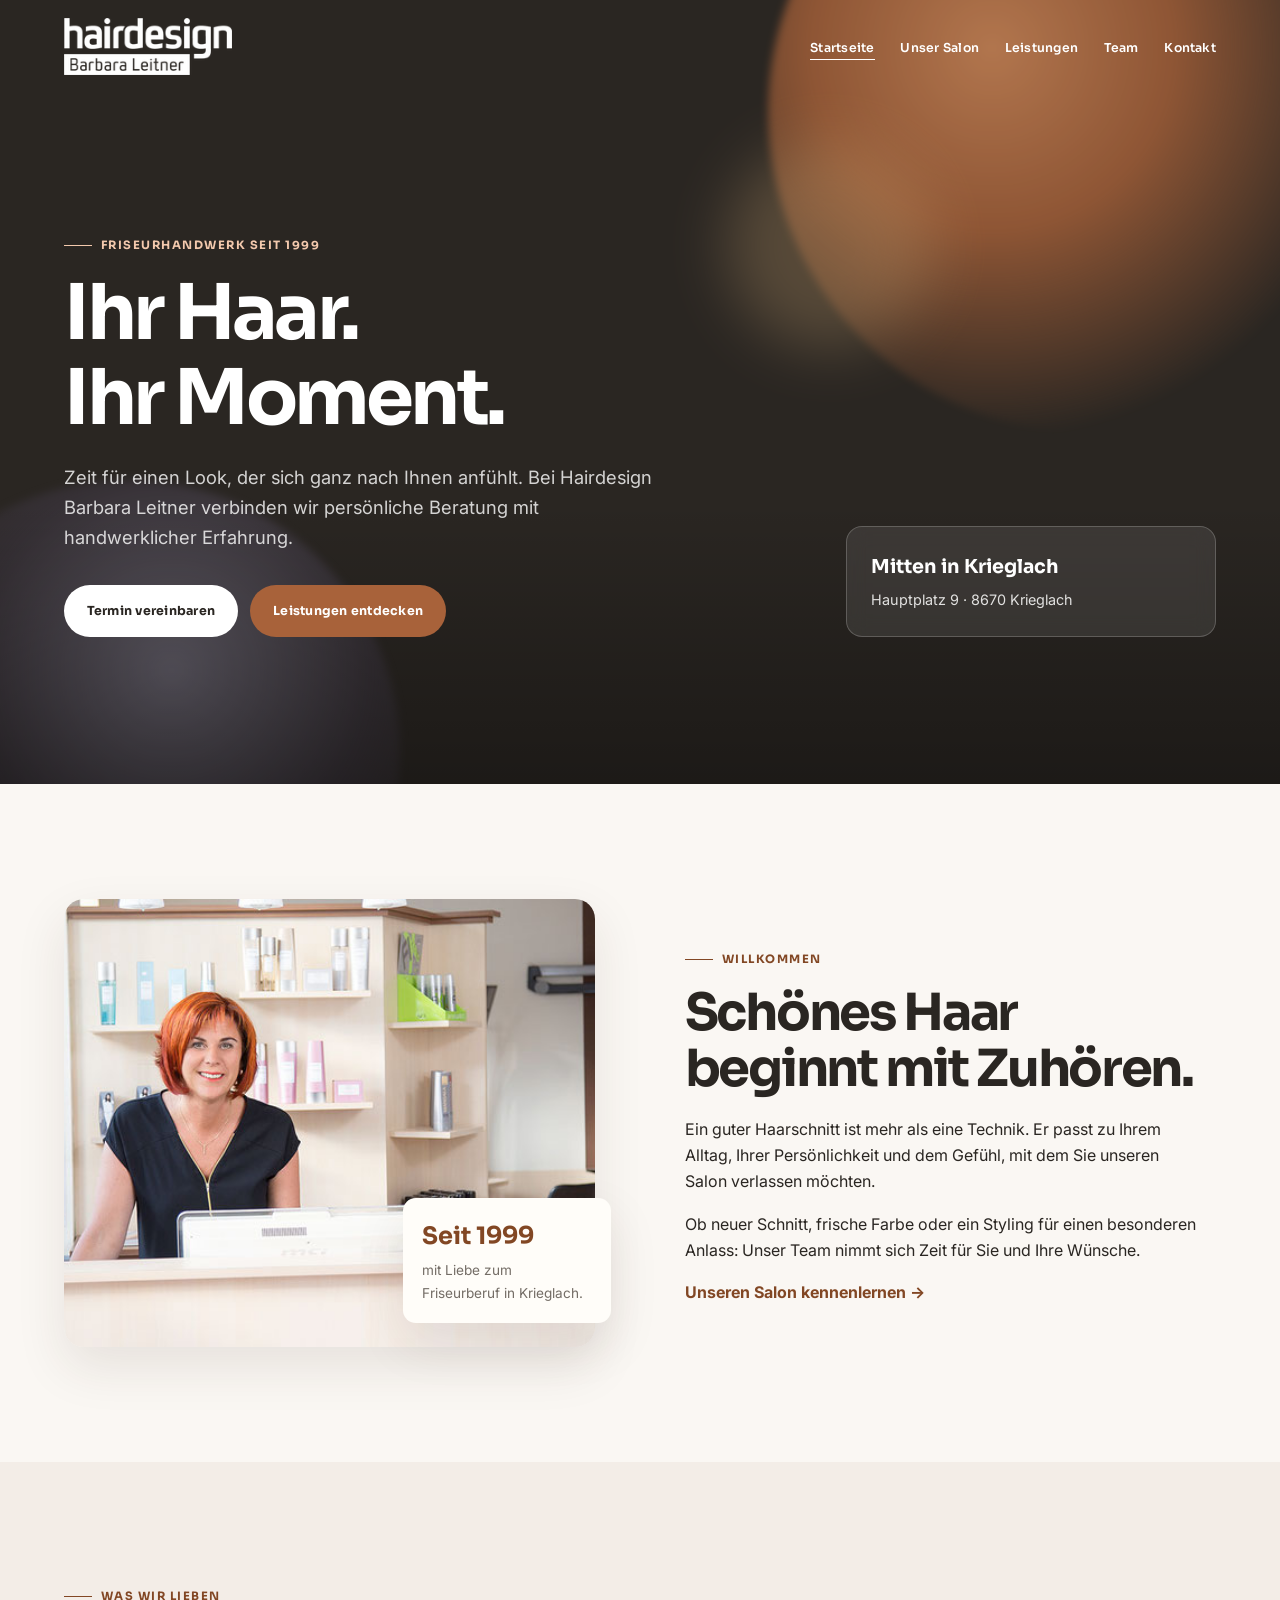
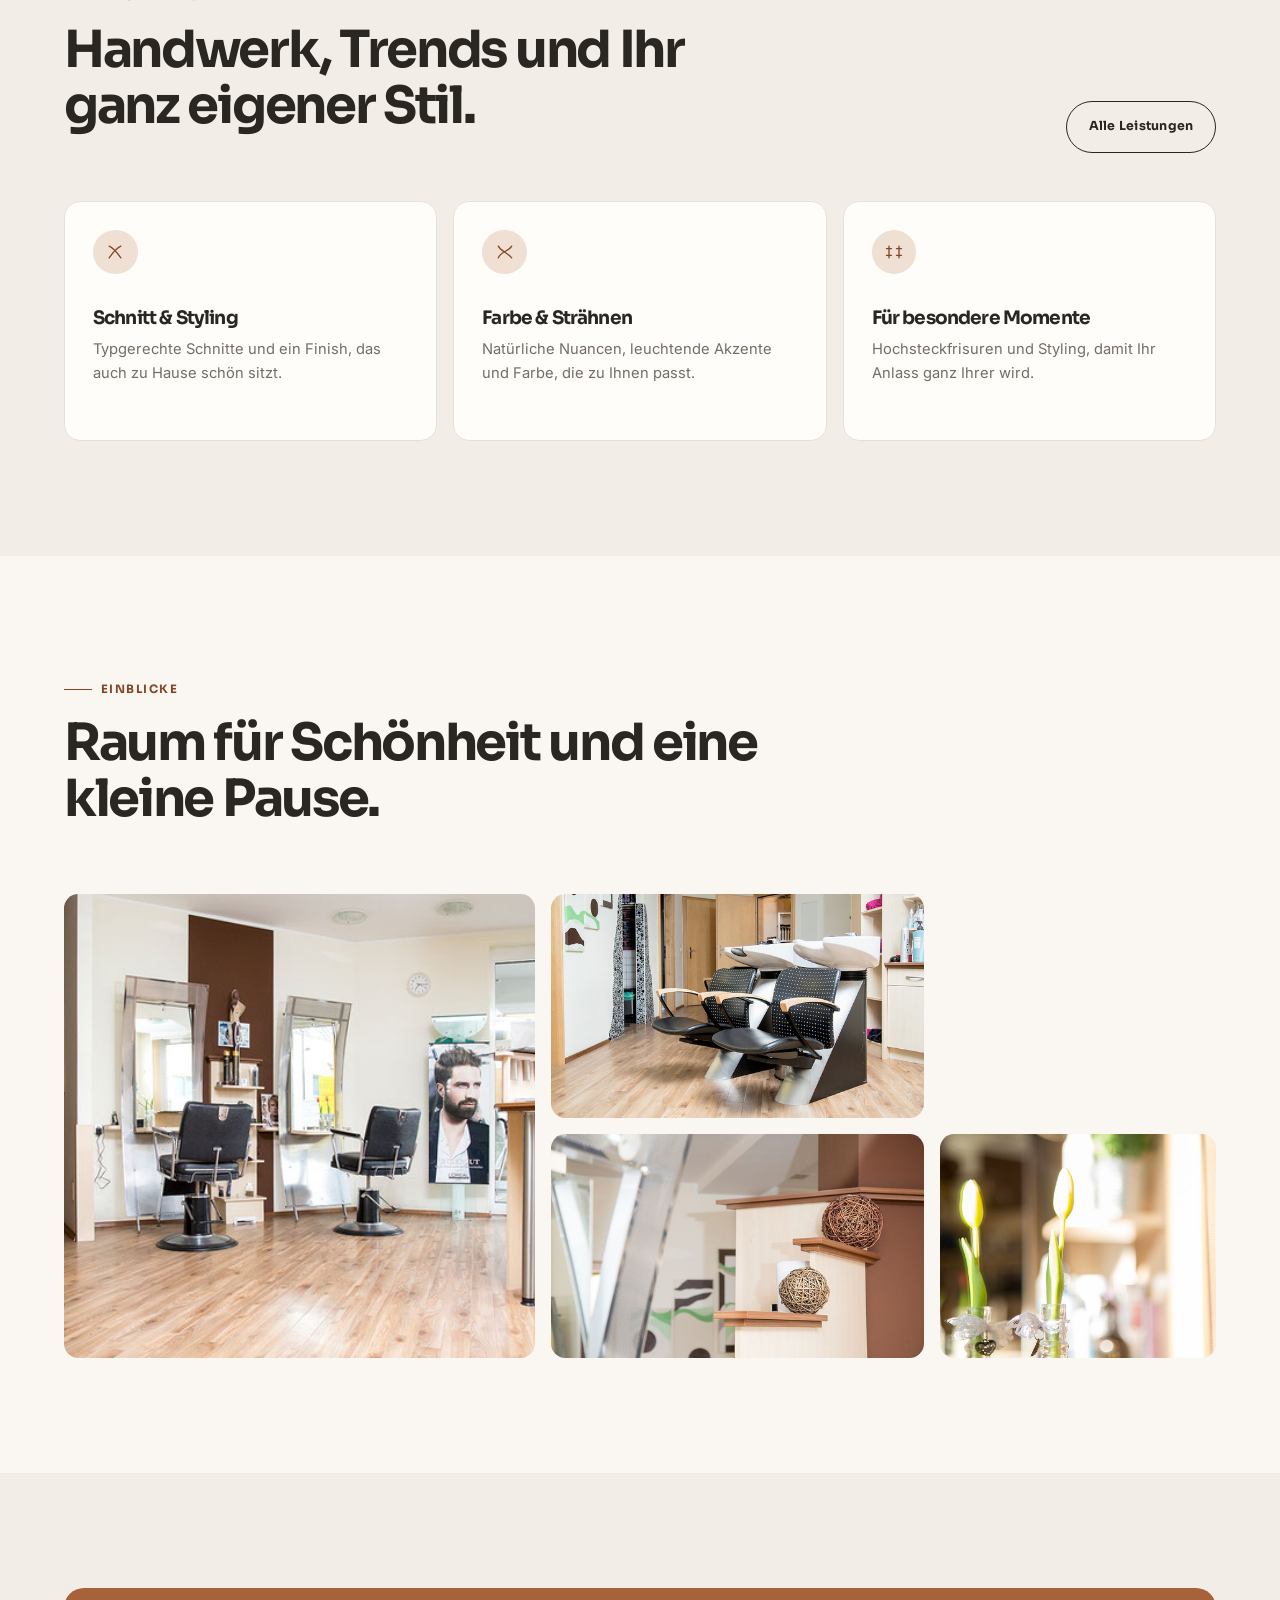
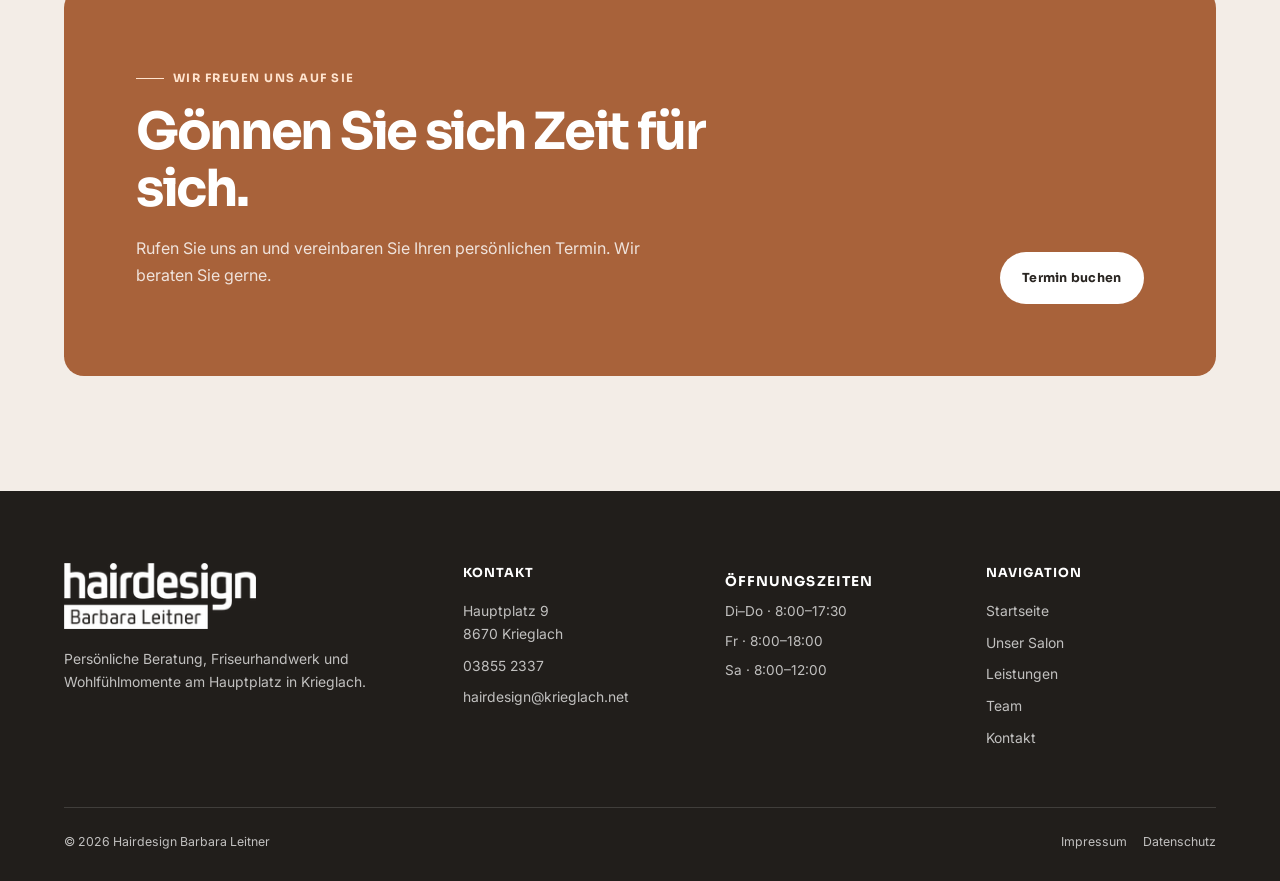
==== commit 4815974a: "v7.0 div. optische und inhaltliche Änderungen (Preise)" ====
--- a/index.html
+++ b/index.html
@@ -61,10 +61,10 @@
     </section>
 
     <section class="section"><div class="container"><div class="section-heading reveal"><div><p class="eyebrow">Einblicke</p><h2>Raum für Schönheit und eine kleine Pause.</h2></div></div>
-      <div class="gallery reveal"><figure><img src="images/Salon_2.jpg" alt="Salonansicht bei Hairdesign Barbara Leitner"></figure><figure><img src="images/Salon_3.jpg" alt="Friseurplatz im Salon"></figure><figure><img src="images/Salon_4.jpg" alt="Details aus dem Salon"></figure><figure><img src="images/Salon_6.jpg" alt="Waschbereich im Friseursalon"></figure><figure><img src="images/Salon_7.jpg" alt="Dekoration im Salon"></figure></div>
+      <div class="gallery reveal"><figure><img src="images/Salon_2.jpg" alt="Salonansicht bei Hairdesign Barbara Leitner"></figure><figure><img src="images/Salon_4.jpg" alt="Details aus dem Salon"></figure><figure><img src="images/Salon_6.jpg" alt="Waschbereich im Friseursalon"></figure><figure><img src="images/Salon_7.jpg" alt="Dekoration im Salon"></figure></div>
     </div></section>
 
-    <section class="section section-soft"><div class="container"><div class="cta-band reveal"><div class="cta-band-inner"><div><p class="eyebrow" style="color:#ffe4cf">Wir freuen uns auf Sie</p><h2>Gönnen Sie sich Zeit für sich.</h2><p>Rufen Sie uns an und vereinbaren Sie Ihren persönlichen Termin. Wir beraten Sie gerne.</p></div><a class="button button-light" href="tel:+4338552337">03855 2337</a></div></div></div></section>
+    <section class="section section-soft"><div class="container"><div class="cta-band reveal"><div class="cta-band-inner"><div><p class="eyebrow" style="color:#ffe4cf">Wir freuen uns auf Sie</p><h2>Gönnen Sie sich Zeit für sich.</h2><p>Rufen Sie uns an und vereinbaren Sie Ihren persönlichen Termin. Wir beraten Sie gerne.</p></div><a class="button button-light" href="tel:+4338552337">Termin buchen</a></div></div></div></section>
   </main>
 
   <footer class="site-footer"><div class="container"><div class="footer-grid"><div class="footer-brand"><img src="images/Logo_Hairdesing%20Barbara%20Leitner.png" alt="Hairdesign Barbara Leitner"><p>Persönliche Beratung, Friseurhandwerk und Wohlfühlmomente am Hauptplatz in Krieglach.</p></div><div><p class="footer-title">Kontakt</p><ul class="footer-links"><li>Hauptplatz 9<br>8670 Krieglach</li><li><a href="tel:+4338552337">03855 2337</a></li><li><a href="mailto:hairdesign@krieglach.net">hairdesign@krieglach.net</a></li></ul></div><div class="footer-hours"><p class="footer-title">Öffnungszeiten</p><p>Di–Do · 8:00–17:30</p><p>Fr · 8:00–18:00</p><p>Sa · 8:00–12:00</p></div><nav class="footer-nav" aria-label="Footer-Navigation"><p class="footer-title">Navigation</p><ul class="footer-links"><li><a href="index.html">Startseite</a></li><li><a href="unser-salon.html">Unser Salon</a></li><li><a href="leistungen.html">Leistungen</a></li><li><a href="team.html">Team</a></li><li><a href="kontakt.html">Kontakt</a></li></ul></nav></div><div class="footer-bottom"><span>© 2026 Hairdesign Barbara Leitner</span><div class="footer-legal"><a href="impressum.html">Impressum</a><a href="datenschutz.html">Datenschutz</a></div></div></div></footer>
--- a/css/style.css
+++ b/css/style.css
@@ -128,6 +128,11 @@
 .history-panel span { margin-bottom: 0.25rem; font-family: "Sora", Arial, sans-serif; font-size: 0.9rem; font-weight: 700; letter-spacing: 0.12em; text-transform: uppercase; }
 .history-panel strong { font-family: "Sora", Arial, sans-serif; font-size: clamp(4.5rem, 10vw, 7rem); line-height: 0.9; }
 .history-panel p { max-width: 18rem; margin: 1.4rem 0 0; color: rgba(255, 255, 255, 0.88); }
+.history-facts { display: grid; align-content: center; gap: 1.5rem; min-height: 28rem; padding: clamp(2rem, 5vw, 4rem); border: 1px solid var(--line); border-radius: var(--radius); background: var(--surface); box-shadow: var(--shadow); }
+.history-facts > div { padding-bottom: 1.35rem; border-bottom: 1px solid var(--line); }
+.history-facts span { display: block; margin-bottom: 0.45rem; color: var(--copper-dark); font-family: "Sora", Arial, sans-serif; font-size: 0.72rem; font-weight: 700; letter-spacing: 0.11em; text-transform: uppercase; }
+.history-facts strong { font-family: "Sora", Arial, sans-serif; font-size: clamp(2.1rem, 4vw, 3.4rem); line-height: 1; letter-spacing: -0.05em; }
+.history-facts p { max-width: 20rem; margin: 0; color: var(--muted); }
 .image-note { position: absolute; right: -1rem; bottom: 1.5rem; max-width: 13rem; padding: 1.2rem; border-radius: 0.8rem; background: var(--surface); box-shadow: var(--shadow); color: var(--muted); font-size: 0.85rem; }
 .image-note strong { display: block; margin-bottom: 0.15rem; color: var(--copper-dark); font-family: "Sora", Arial, sans-serif; font-size: 1.5rem; }
 .story-copy { max-width: 32rem; }
@@ -173,6 +178,22 @@
 .price-groups { display: grid; grid-template-columns: repeat(2, minmax(0, 1fr)); gap: 1.25rem; }
 .price-card { padding: clamp(1.6rem, 4vw, 2.25rem); border-radius: 1rem; background: var(--surface); box-shadow: 0 5px 20px rgba(54, 37, 25, 0.05); }
 .price-card h2 { margin-bottom: 1.5rem; font-size: 1.6rem; }
+.price-card h3 { margin-bottom: 1.35rem; color: var(--copper-dark); font-size: 1.25rem; }
+.price-category + .price-category { margin-top: clamp(4rem, 8vw, 6.5rem); }
+.price-category-heading { margin-bottom: 1.5rem; }
+.price-category-heading .eyebrow { margin-bottom: 0.55rem; }
+.price-category-heading h2 { margin-bottom: 0; }
+.price-accordion { border-bottom: 1px solid var(--line); }
+.price-accordion + .price-accordion { margin-top: 1rem; }
+.price-accordion .price-category-heading { display: flex; align-items: center; justify-content: space-between; margin: 0; padding: clamp(1.4rem, 3vw, 2rem) 0; cursor: pointer; list-style: none; }
+.price-accordion .price-category-heading::-webkit-details-marker { display: none; }
+.price-category-title { display: block; color: var(--ink); font-family: "Sora", Arial, sans-serif; font-size: clamp(1.7rem, 3vw, 2.35rem); font-weight: 700; line-height: 1.1; letter-spacing: -0.045em; }
+.price-accordion .price-category-heading::after { display: grid; width: 2.75rem; height: 2.75rem; flex: 0 0 auto; place-items: center; border: 1px solid var(--copper); border-radius: 50%; color: var(--copper-dark); content: "+"; font-family: "Sora", Arial, sans-serif; font-size: 1.45rem; line-height: 1; transition: transform 0.25s ease, background 0.25s ease, color 0.25s ease; }
+.price-accordion[open] .price-category-heading::after { background: var(--copper); color: #fff; content: "−"; }
+.price-accordion .price-groups { padding: 0 0 clamp(2rem, 5vw, 3rem); }
+.price-card-wide { grid-column: 1 / -1; }
+.price-card-wide .price-list { display: grid; grid-template-columns: repeat(2, minmax(0, 1fr)); column-gap: 2rem; }
+.price-card-wide .price-list li:nth-child(2) { border-top: 0; }
 .price-list { padding: 0; margin: 0; list-style: none; }
 .price-list li { display: grid; grid-template-columns: 1fr auto; gap: 1rem; padding: 0.9rem 0; border-top: 1px solid var(--line); color: var(--muted); font-size: 0.91rem; }
 .price-list li:first-child { border-top: 0; }
@@ -185,6 +206,8 @@
 .contact-list svg { flex: 0 0 auto; width: 1.25rem; height: 1.25rem; margin-top: 0.23rem; color: var(--copper); fill: none; stroke: currentColor; stroke-linecap: round; stroke-linejoin: round; stroke-width: 1.8; }
 .contact-list strong { display: block; margin-bottom: 0.05rem; font-family: "Sora", Arial, sans-serif; font-size: 0.84rem; }
 .contact-list span, .contact-list a { color: var(--muted); font-size: 0.93rem; }
+.contact-list a { display: inline-block; background: linear-gradient(var(--copper), var(--copper)) left bottom / 0 1px no-repeat; transition: color 0.25s ease, background-size 0.25s ease, transform 0.25s ease; }
+.contact-list a:hover, .contact-list a:focus-visible { background-size: 100% 1px; color: var(--copper-dark); transform: translateX(0.2rem); }
 .hours { padding: 1.4rem; border-radius: 0.75rem; background: var(--copper-soft); }
 .hours h3 { margin-bottom: 0.8rem; }
 .hours p { display: flex; justify-content: space-between; gap: 1rem; margin: 0.55rem 0; color: #6b513e; font-size: 0.86rem; }
@@ -236,8 +259,8 @@
   .site-header { position: absolute; }
   .nav { min-height: 5.1rem; }
   .brand img { width: 9.5rem; }
-  .menu-toggle { display: grid; place-items: center; }
-  .nav-links { position: fixed; inset: 5.1rem 1rem auto; display: grid; gap: 0; padding: 0.7rem 1.2rem; border-radius: 1rem; background: #292521; box-shadow: 0 20px 45px rgba(0, 0, 0, 0.25); opacity: 0; pointer-events: none; transform: translateY(-0.75rem); transition: opacity 0.2s ease, transform 0.2s ease; }
+  .menu-toggle { display: grid; place-items: center; margin-left: auto; }
+  .nav-links { position: fixed; top: 5.1rem; right: 1rem; width: min(17rem, calc(100% - 2rem)); display: grid; gap: 0; padding: 0.7rem 1.2rem; border-radius: 1rem; background: #292521; box-shadow: 0 20px 45px rgba(0, 0, 0, 0.25); opacity: 0; pointer-events: none; transform: translateY(-0.75rem); transition: opacity 0.2s ease, transform 0.2s ease; }
   .nav-links.is-open { opacity: 1; pointer-events: auto; transform: none; }
   .nav-links a { display: block; padding: 0.85rem 0; }
   .nav-links a::after { display: none; }
@@ -261,6 +284,8 @@
   .hero-blob-one { top: -7rem; right: -14rem; width: 32rem; height: 32rem; }
   .hero-blob-two { bottom: -13rem; left: -13rem; }
   .service-grid, .value-grid, .team-grid, .price-groups, .form-row { grid-template-columns: 1fr; }
+  .price-card-wide .price-list { grid-template-columns: 1fr; }
+  .price-card-wide .price-list li:nth-child(2) { border-top: 1px solid var(--line); }
   .gallery { grid-template-rows: repeat(4, 12rem); }
   .gallery figure:nth-child(1), .gallery figure:nth-child(2), .gallery figure:nth-child(3), .gallery figure:nth-child(4), .gallery figure:nth-child(5) { grid-column: 1 / -1; grid-row: auto; }
   .gallery figure:nth-child(n+5) { display: none; }
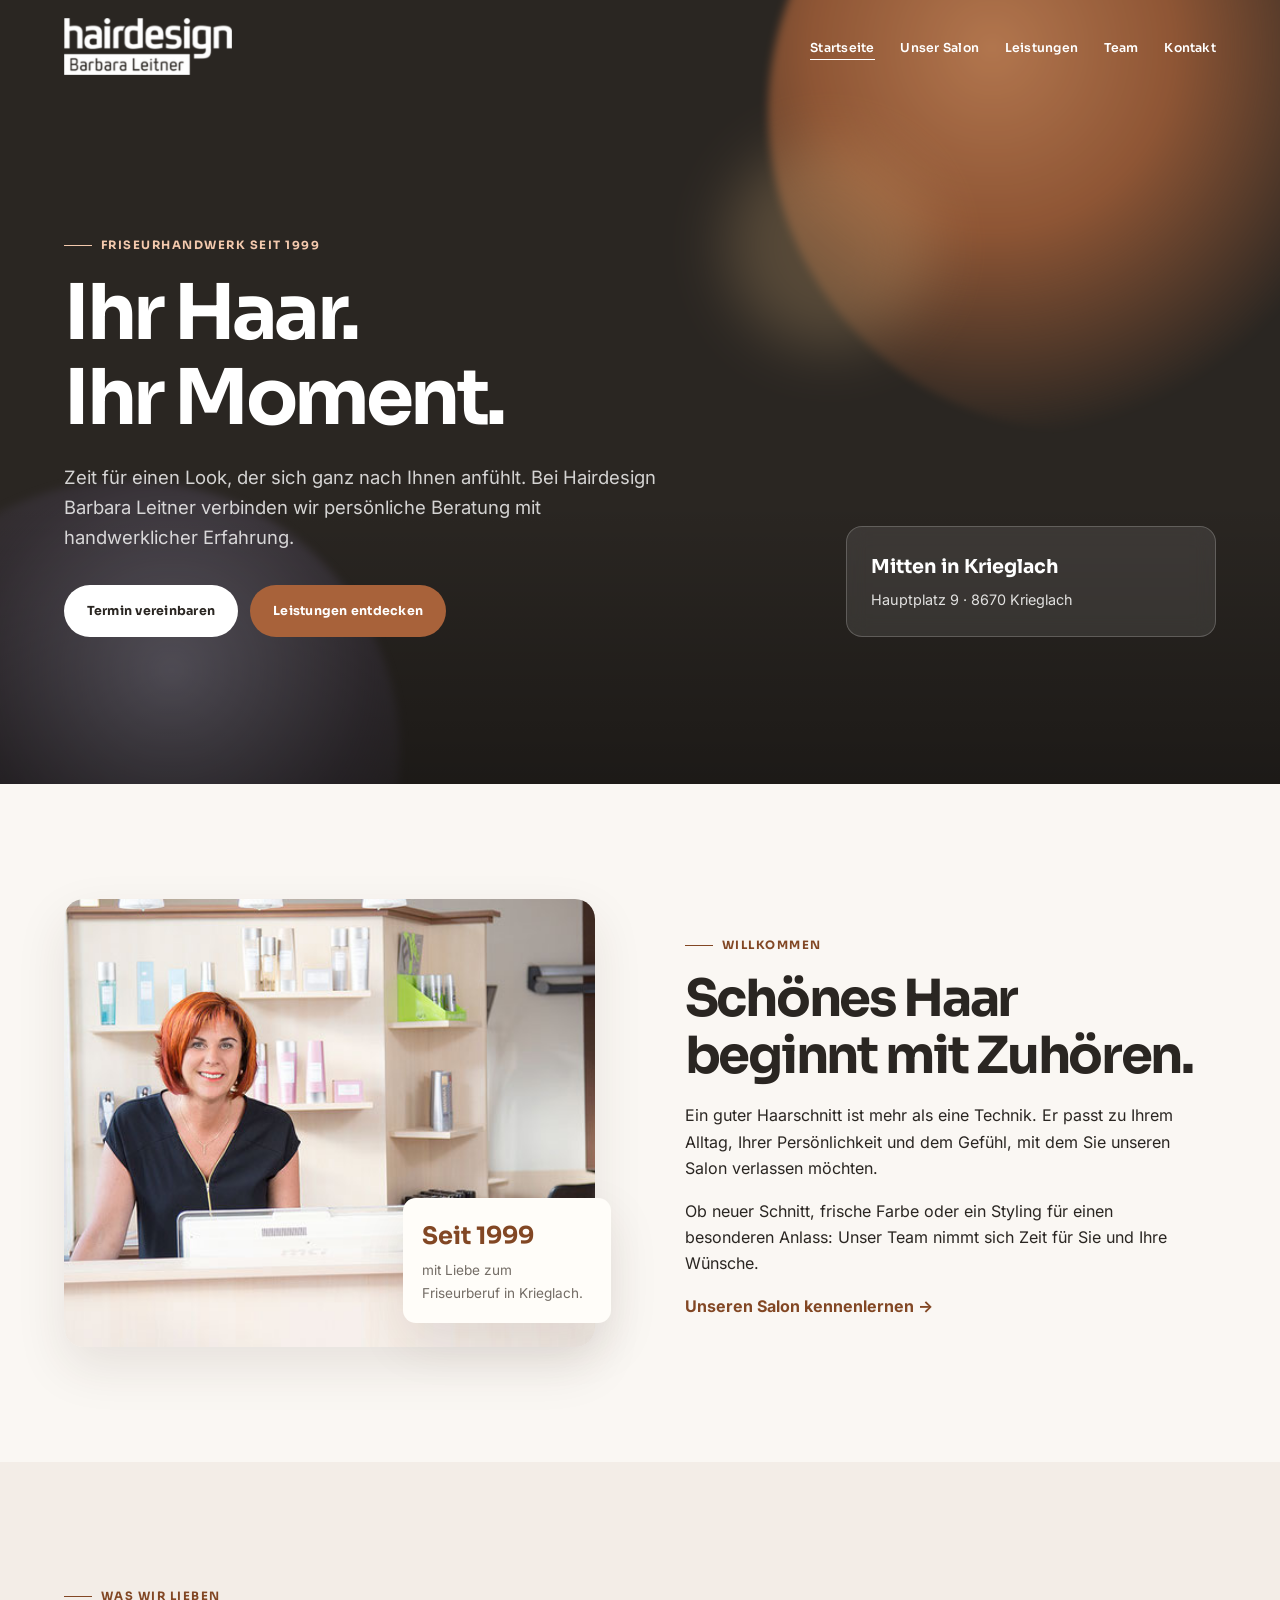
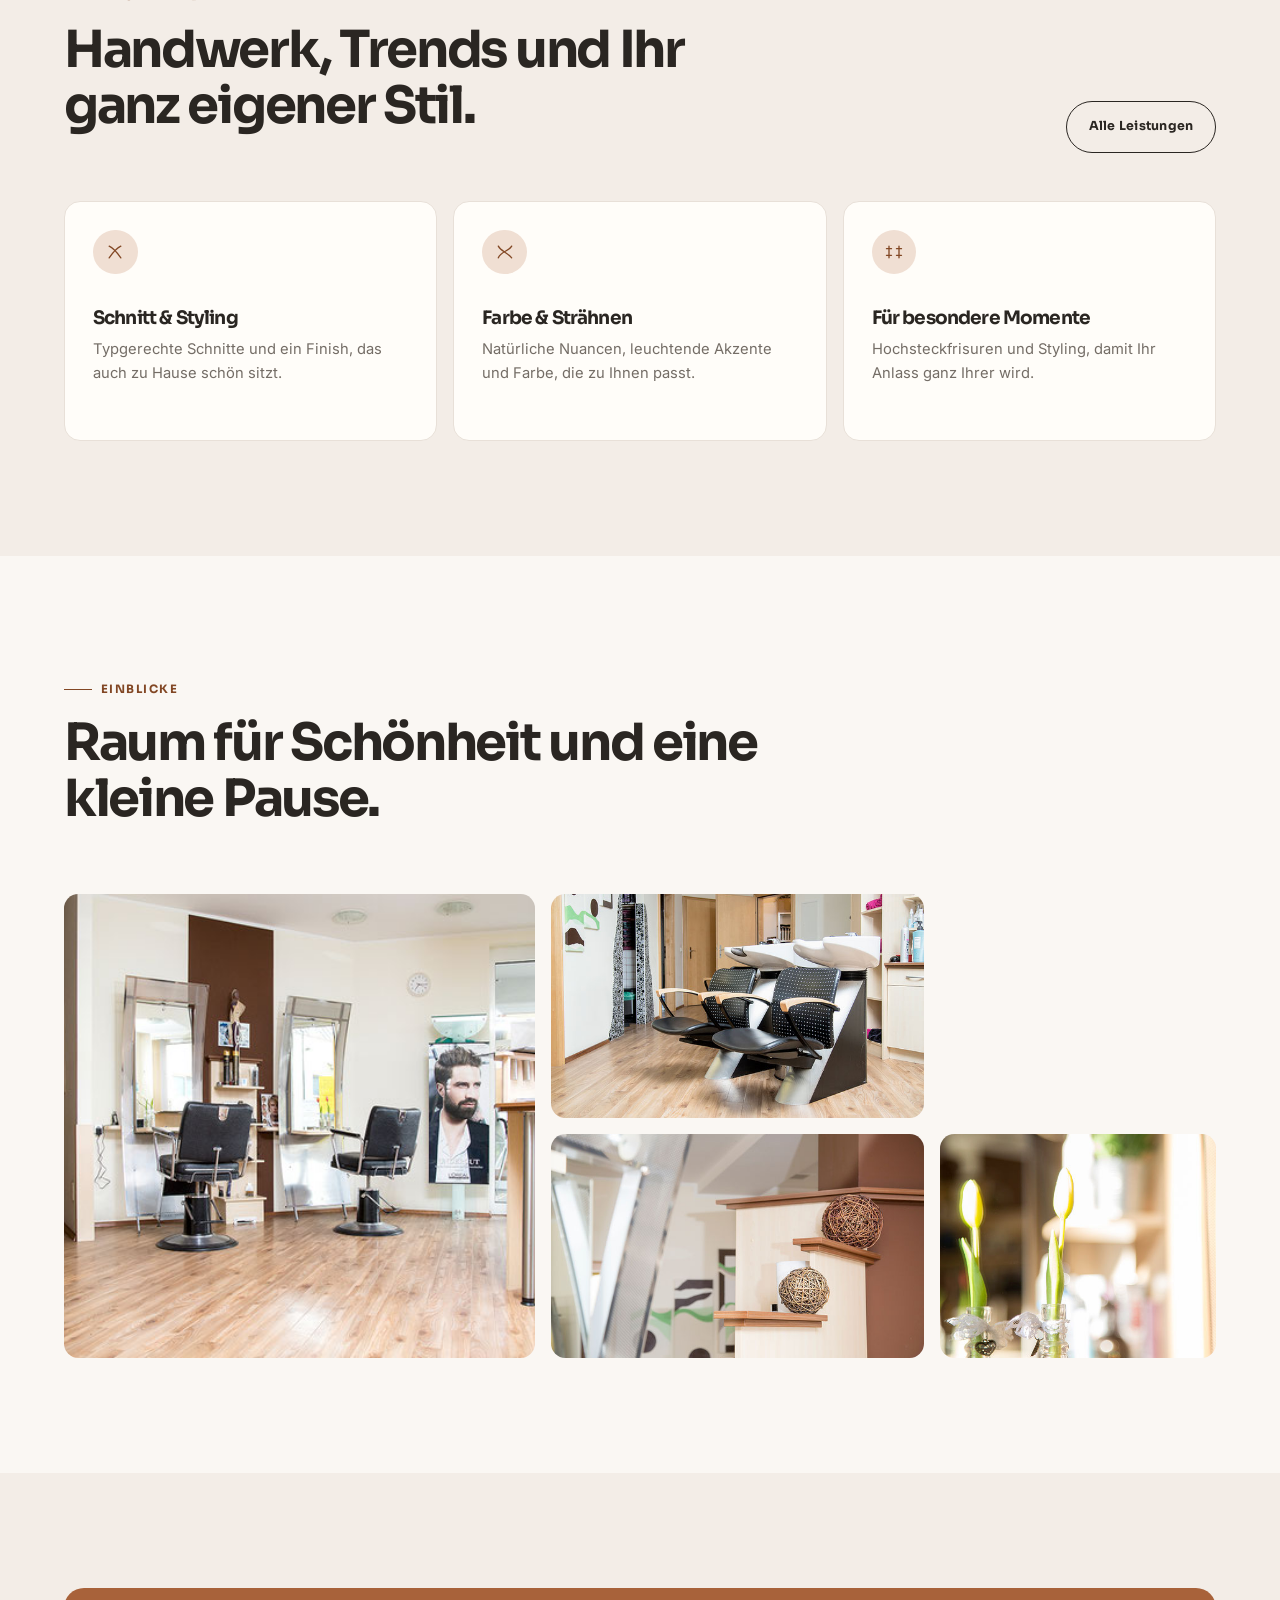
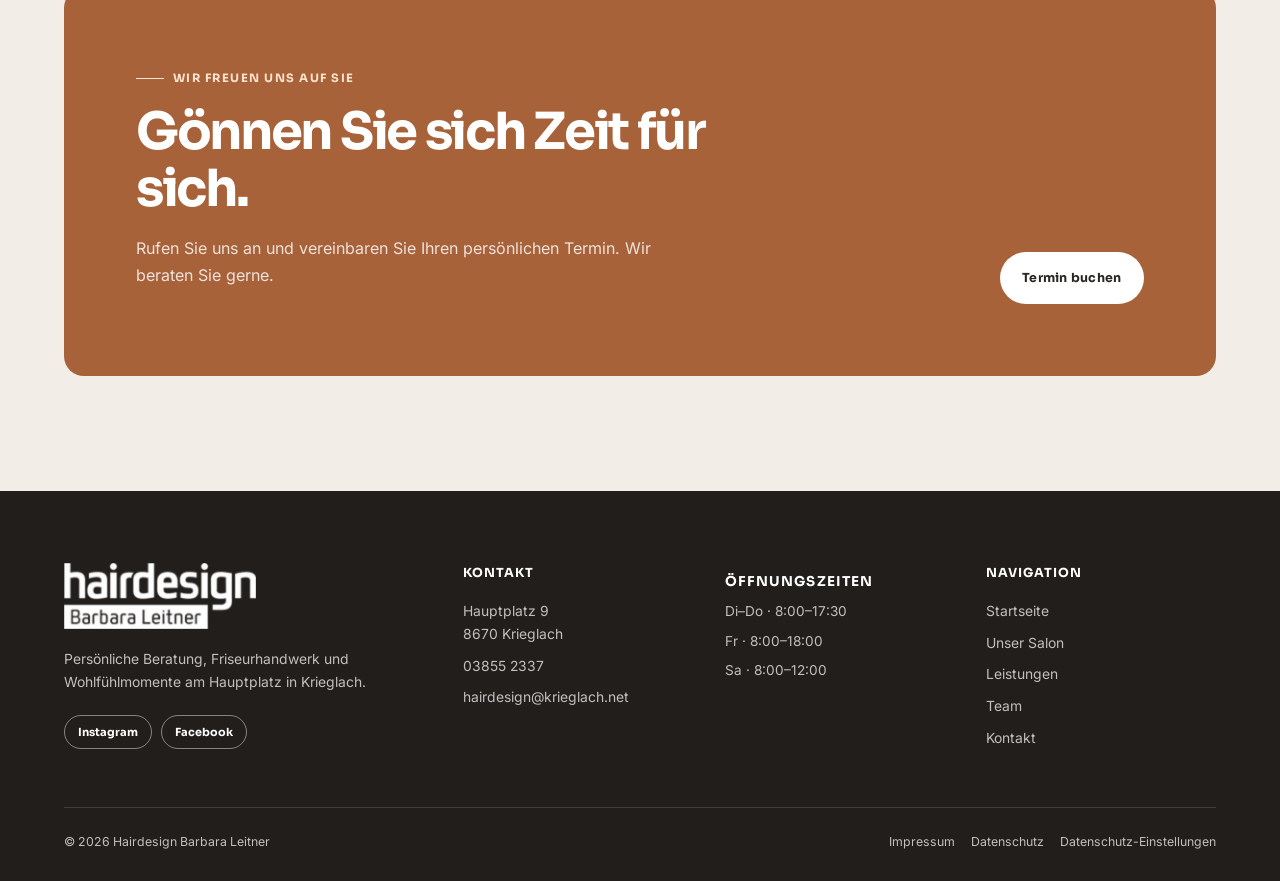
==== commit 7066b1c2: "v8.0 Letzte Anpassungen, Impressum, Datenschutz" ====
--- a/index.html
+++ b/index.html
@@ -1,72 +1,265 @@
 <!doctype html>
 <html lang="de">
-<head>
-  <meta charset="utf-8">
-  <meta name="viewport" content="width=device-width, initial-scale=1">
-  <meta name="description" content="Hairdesign Barbara Leitner – Friseurhandwerk, typgerechte Beratung und Wohlfühlmomente in Krieglach.">
-  <title>Hairdesign Barbara Leitner | Friseur in Krieglach</title>
-  <link rel="preconnect" href="https://fonts.googleapis.com">
-  <link rel="preconnect" href="https://fonts.gstatic.com" crossorigin>
-  <link href="https://fonts.googleapis.com/css2?family=Inter:wght@400;500;600;700&family=Sora:wght@400;500;600;700&display=swap" rel="stylesheet">
-  <link rel="stylesheet" href="css/style.css">
-  <script src="js/script.js" defer></script>
-</head>
-<body>
-  <header class="site-header">
-    <div class="container nav">
-<a class="brand" href="index.html" aria-label="Hairdesign Barbara Leitner – Startseite"><img src="images/Logo_Hairdesing%20Barbara%20Leitner.png" alt="Hairdesign Barbara Leitner"></a>
-      <button class="menu-toggle" type="button" aria-label="Menü öffnen" aria-controls="main-navigation" aria-expanded="false"><svg viewBox="0 0 24 24" aria-hidden="true"><path fill="currentColor" d="M4 7h16v1.5H4zm0 8h16v1.5H4z"/></svg></button>
-      <nav aria-label="Hauptnavigation"><ul class="nav-links" id="main-navigation">
-        <li><a href="index.html" aria-current="page">Startseite</a></li><li><a href="unser-salon.html">Unser Salon</a></li><li><a href="leistungen.html">Leistungen</a></li><li><a href="team.html">Team</a></li><li><a href="kontakt.html">Kontakt</a></li>
-      </ul></nav>
-    </div>
-  </header>
-
-  <main class="page-main">
-    <section class="hero">
-      <span class="hero-blob hero-blob-one"></span><span class="hero-blob hero-blob-two"></span><span class="hero-blob hero-blob-three"></span>
-      <div class="container hero-inner hero-grid">
-        <div>
-          <p class="eyebrow" style="color:#f3c9ad">Friseurhandwerk seit 1999</p>
-          <h1>Ihr Haar.<br>Ihr Moment.</h1>
-          <p class="display-copy">Zeit für einen Look, der sich ganz nach Ihnen anfühlt. Bei Hairdesign Barbara Leitner verbinden wir persönliche Beratung mit handwerklicher Erfahrung.</p>
-          <div class="hero-actions"><a class="button button-light" href="tel:+4338552337">Termin vereinbaren</a><a class="button" href="leistungen.html">Leistungen entdecken</a></div>
-        </div>
-        <aside class="hero-card">
-          <strong>Mitten in Krieglach</strong>
-          <p>Hauptplatz 9 · 8670 Krieglach</p>
-        </aside>
+  <head>
+    <meta charset="utf-8" />
+    <meta name="viewport" content="width=device-width, initial-scale=1" />
+    <meta
+      name="description"
+      content="Hairdesign Barbara Leitner – Friseurhandwerk, typgerechte Beratung und Wohlfühlmomente in Krieglach."
+    />
+    <title>Hairdesign Barbara Leitner | Friseur in Krieglach</title>
+    <link rel="stylesheet" href="css/style.css" />
+    <script src="js/script.js" defer></script>
+  </head>
+  <body>
+    <header class="site-header">
+      <div class="container nav">
+        <a
+          class="brand"
+          href="index.html"
+          aria-label="Hairdesign Barbara Leitner – Startseite"
+          ><img
+            src="images/Logo_Hairdesing%20Barbara%20Leitner.png"
+            alt="Hairdesign Barbara Leitner"
+        /></a>
+        <button
+          class="menu-toggle"
+          type="button"
+          aria-label="Menü öffnen"
+          aria-controls="main-navigation"
+          aria-expanded="false"
+        >
+          <svg viewBox="0 0 24 24" aria-hidden="true">
+            <path fill="currentColor" d="M4 7h16v1.5H4zm0 8h16v1.5H4z" />
+          </svg>
+        </button>
+        <nav aria-label="Hauptnavigation">
+          <ul class="nav-links" id="main-navigation">
+            <li><a href="index.html" aria-current="page">Startseite</a></li>
+            <li><a href="unser-salon.html">Unser Salon</a></li>
+            <li><a href="leistungen.html">Leistungen</a></li>
+            <li><a href="team.html">Team</a></li>
+            <li><a href="kontakt.html">Kontakt</a></li>
+          </ul>
+        </nav>
       </div>
-    </section>
-
-    <section class="section">
-      <div class="container two-column">
-        <div class="intro-image reveal"><img src="images/Salon_1.jpg" alt="Heller und freundlicher Innenraum des Salons"><div class="image-note"><strong>Seit 1999</strong>mit Liebe zum Friseurberuf in Krieglach.</div></div>
-        <div class="story-copy reveal">
-          <p class="eyebrow">Willkommen</p><h2>Schönes Haar beginnt mit Zuhören.</h2>
-          <p>Ein guter Haarschnitt ist mehr als eine Technik. Er passt zu Ihrem Alltag, Ihrer Persönlichkeit und dem Gefühl, mit dem Sie unseren Salon verlassen möchten.</p>
-          <p>Ob neuer Schnitt, frische Farbe oder ein Styling für einen besonderen Anlass: Unser Team nimmt sich Zeit für Sie und Ihre Wünsche.</p>
-          <a class="text-link" href="unser-salon.html">Unseren Salon kennenlernen →</a>
+    </header>
+
+    <main class="page-main">
+      <section class="hero">
+        <span class="hero-blob hero-blob-one"></span
+        ><span class="hero-blob hero-blob-two"></span
+        ><span class="hero-blob hero-blob-three"></span>
+        <div class="container hero-inner hero-grid">
+          <div>
+            <p class="eyebrow" style="color: #f3c9ad">
+              Friseurhandwerk seit 1999
+            </p>
+            <h1>Ihr Haar.<br />Ihr Moment.</h1>
+            <p class="display-copy">
+              Zeit für einen Look, der sich ganz nach Ihnen anfühlt. Bei
+              Hairdesign Barbara Leitner verbinden wir persönliche Beratung mit
+              handwerklicher Erfahrung.
+            </p>
+            <div class="hero-actions">
+              <a class="button button-light" href="tel:+4338552337"
+                >Termin vereinbaren</a
+              ><a class="button" href="leistungen.html">Leistungen entdecken</a>
+            </div>
+          </div>
+          <aside class="hero-card">
+            <strong>Mitten in Krieglach</strong>
+            <p>Hauptplatz 9 · 8670 Krieglach</p>
+          </aside>
+        </div>
+      </section>
+
+      <section class="section">
+        <div class="container two-column">
+          <div class="intro-image reveal">
+            <img
+              src="images/Salon_1.jpg"
+              alt="Heller und freundlicher Innenraum des Salons"
+            />
+            <div class="image-note">
+              <strong>Seit 1999</strong>mit Liebe zum Friseurberuf in Krieglach.
+            </div>
+          </div>
+          <div class="story-copy reveal">
+            <p class="eyebrow">Willkommen</p>
+            <h2>Schönes Haar beginnt mit Zuhören.</h2>
+            <p>
+              Ein guter Haarschnitt ist mehr als eine Technik. Er passt zu Ihrem
+              Alltag, Ihrer Persönlichkeit und dem Gefühl, mit dem Sie unseren
+              Salon verlassen möchten.
+            </p>
+            <p>
+              Ob neuer Schnitt, frische Farbe oder ein Styling für einen
+              besonderen Anlass: Unser Team nimmt sich Zeit für Sie und Ihre
+              Wünsche.
+            </p>
+            <a class="text-link" href="unser-salon.html"
+              >Unseren Salon kennenlernen →</a
+            >
+          </div>
+        </div>
+      </section>
+
+      <section class="section section-soft">
+        <div class="container">
+          <div class="section-heading reveal">
+            <div>
+              <p class="eyebrow">Was wir lieben</p>
+              <h2>Handwerk, Trends und Ihr ganz eigener Stil.</h2>
+            </div>
+            <a class="button button-outline" href="leistungen.html"
+              >Alle Leistungen</a
+            >
+          </div>
+          <div class="service-grid">
+            <article class="service-card reveal">
+              <div class="service-icon">
+                <svg viewBox="0 0 24 24">
+                  <path d="M5 5c5 2 9 7 14 14M19 5c-5 2-9 7-14 14" />
+                </svg>
+              </div>
+              <h3>Schnitt &amp; Styling</h3>
+              <p>
+                Typgerechte Schnitte und ein Finish, das auch zu Hause schön
+                sitzt.
+              </p>
+            </article>
+            <article class="service-card reveal">
+              <div class="service-icon">
+                <svg viewBox="0 0 24 24">
+                  <path d="M4 19c3-8 13-8 16-14M4 5c3 6 10 7 16 14" />
+                </svg>
+              </div>
+              <h3>Farbe &amp; Strähnen</h3>
+              <p>
+                Natürliche Nuancen, leuchtende Akzente und Farbe, die zu Ihnen
+                passt.
+              </p>
+            </article>
+            <article class="service-card reveal">
+              <div class="service-icon">
+                <svg viewBox="0 0 24 24">
+                  <path d="M6 19V5m12 14V5M3 8h6m6 0h6M3 16h6m6 0h6" />
+                </svg>
+              </div>
+              <h3>Für besondere Momente</h3>
+              <p>
+                Hochsteckfrisuren und Styling, damit Ihr Anlass ganz Ihrer wird.
+              </p>
+            </article>
+          </div>
+        </div>
+      </section>
+
+      <section class="section">
+        <div class="container">
+          <div class="section-heading reveal">
+            <div>
+              <p class="eyebrow">Einblicke</p>
+              <h2>Raum für Schönheit und eine kleine Pause.</h2>
+            </div>
+          </div>
+          <div class="gallery reveal">
+            <figure>
+              <img
+                src="images/Salon_2.jpg"
+                alt="Salonansicht bei Hairdesign Barbara Leitner"
+              />
+            </figure>
+            <figure>
+              <img src="images/Salon_4.jpg" alt="Details aus dem Salon" />
+            </figure>
+            <figure>
+              <img
+                src="images/Salon_6.jpg"
+                alt="Waschbereich im Friseursalon"
+              />
+            </figure>
+            <figure>
+              <img src="images/Salon_7.jpg" alt="Dekoration im Salon" />
+            </figure>
+          </div>
+        </div>
+      </section>
+
+      <section class="section section-soft">
+        <div class="container">
+          <div class="cta-band reveal">
+            <div class="cta-band-inner">
+              <div>
+                <p class="eyebrow" style="color: #ffe4cf">
+                  Wir freuen uns auf Sie
+                </p>
+                <h2>Gönnen Sie sich Zeit für sich.</h2>
+                <p>
+                  Rufen Sie uns an und vereinbaren Sie Ihren persönlichen
+                  Termin. Wir beraten Sie gerne.
+                </p>
+              </div>
+              <a class="button button-light" href="tel:+4338552337"
+                >Termin buchen</a
+              >
+            </div>
+          </div>
+        </div>
+      </section>
+    </main>
+
+    <footer class="site-footer">
+      <div class="container">
+        <div class="footer-grid">
+          <div class="footer-brand">
+            <img
+              src="images/Logo_Hairdesing%20Barbara%20Leitner.png"
+              alt="Hairdesign Barbara Leitner"
+            />
+            <p>
+              Persönliche Beratung, Friseurhandwerk und Wohlfühlmomente am
+              Hauptplatz in Krieglach.
+            </p>
+          </div>
+          <div>
+            <p class="footer-title">Kontakt</p>
+            <ul class="footer-links">
+              <li>Hauptplatz 9<br />8670 Krieglach</li>
+              <li><a href="tel:+4338552337">03855 2337</a></li>
+              <li>
+                <a href="mailto:hairdesign@krieglach.net"
+                  >hairdesign@krieglach.net</a
+                >
+              </li>
+            </ul>
+          </div>
+          <div class="footer-hours">
+            <p class="footer-title">Öffnungszeiten</p>
+            <p>Di–Do · 8:00–17:30</p>
+            <p>Fr · 8:00–18:00</p>
+            <p>Sa · 8:00–12:00</p>
+          </div>
+          <nav class="footer-nav" aria-label="Footer-Navigation">
+            <p class="footer-title">Navigation</p>
+            <ul class="footer-links">
+              <li><a href="index.html">Startseite</a></li>
+              <li><a href="unser-salon.html">Unser Salon</a></li>
+              <li><a href="leistungen.html">Leistungen</a></li>
+              <li><a href="team.html">Team</a></li>
+              <li><a href="kontakt.html">Kontakt</a></li>
+            </ul>
+          </nav>
+        </div>
+        <div class="footer-bottom">
+          <span>© 2026 Hairdesign Barbara Leitner</span>
+          <div class="footer-legal">
+            <a href="impressum.html">Impressum</a
+            ><a href="datenschutz.html">Datenschutz</a>
+          </div>
         </div>
       </div>
-    </section>
-
-    <section class="section section-soft">
-      <div class="container"><div class="section-heading reveal"><div><p class="eyebrow">Was wir lieben</p><h2>Handwerk, Trends und Ihr ganz eigener Stil.</h2></div><a class="button button-outline" href="leistungen.html">Alle Leistungen</a></div>
-      <div class="service-grid">
-        <article class="service-card reveal"><div class="service-icon"><svg viewBox="0 0 24 24"><path d="M5 5c5 2 9 7 14 14M19 5c-5 2-9 7-14 14"/></svg></div><h3>Schnitt &amp; Styling</h3><p>Typgerechte Schnitte und ein Finish, das auch zu Hause schön sitzt.</p></article>
-        <article class="service-card reveal"><div class="service-icon"><svg viewBox="0 0 24 24"><path d="M4 19c3-8 13-8 16-14M4 5c3 6 10 7 16 14"/></svg></div><h3>Farbe &amp; Strähnen</h3><p>Natürliche Nuancen, leuchtende Akzente und Farbe, die zu Ihnen passt.</p></article>
-        <article class="service-card reveal"><div class="service-icon"><svg viewBox="0 0 24 24"><path d="M6 19V5m12 14V5M3 8h6m6 0h6M3 16h6m6 0h6"/></svg></div><h3>Für besondere Momente</h3><p>Hochsteckfrisuren und Styling, damit Ihr Anlass ganz Ihrer wird.</p></article>
-      </div></div>
-    </section>
-
-    <section class="section"><div class="container"><div class="section-heading reveal"><div><p class="eyebrow">Einblicke</p><h2>Raum für Schönheit und eine kleine Pause.</h2></div></div>
-      <div class="gallery reveal"><figure><img src="images/Salon_2.jpg" alt="Salonansicht bei Hairdesign Barbara Leitner"></figure><figure><img src="images/Salon_4.jpg" alt="Details aus dem Salon"></figure><figure><img src="images/Salon_6.jpg" alt="Waschbereich im Friseursalon"></figure><figure><img src="images/Salon_7.jpg" alt="Dekoration im Salon"></figure></div>
-    </div></section>
-
-    <section class="section section-soft"><div class="container"><div class="cta-band reveal"><div class="cta-band-inner"><div><p class="eyebrow" style="color:#ffe4cf">Wir freuen uns auf Sie</p><h2>Gönnen Sie sich Zeit für sich.</h2><p>Rufen Sie uns an und vereinbaren Sie Ihren persönlichen Termin. Wir beraten Sie gerne.</p></div><a class="button button-light" href="tel:+4338552337">Termin buchen</a></div></div></div></section>
-  </main>
-
-  <footer class="site-footer"><div class="container"><div class="footer-grid"><div class="footer-brand"><img src="images/Logo_Hairdesing%20Barbara%20Leitner.png" alt="Hairdesign Barbara Leitner"><p>Persönliche Beratung, Friseurhandwerk und Wohlfühlmomente am Hauptplatz in Krieglach.</p></div><div><p class="footer-title">Kontakt</p><ul class="footer-links"><li>Hauptplatz 9<br>8670 Krieglach</li><li><a href="tel:+4338552337">03855 2337</a></li><li><a href="mailto:hairdesign@krieglach.net">hairdesign@krieglach.net</a></li></ul></div><div class="footer-hours"><p class="footer-title">Öffnungszeiten</p><p>Di–Do · 8:00–17:30</p><p>Fr · 8:00–18:00</p><p>Sa · 8:00–12:00</p></div><nav class="footer-nav" aria-label="Footer-Navigation"><p class="footer-title">Navigation</p><ul class="footer-links"><li><a href="index.html">Startseite</a></li><li><a href="unser-salon.html">Unser Salon</a></li><li><a href="leistungen.html">Leistungen</a></li><li><a href="team.html">Team</a></li><li><a href="kontakt.html">Kontakt</a></li></ul></nav></div><div class="footer-bottom"><span>© 2026 Hairdesign Barbara Leitner</span><div class="footer-legal"><a href="impressum.html">Impressum</a><a href="datenschutz.html">Datenschutz</a></div></div></div></footer>
-</body>
+    </footer>
+  </body>
 </html>
--- a/css/style.css
+++ b/css/style.css
@@ -1,4 +1,61 @@
 /* === 1. VARIABLEN & RESET === */
+@font-face {
+  font-family: "Inter";
+  font-style: normal;
+  font-weight: 400;
+  font-display: swap;
+  src: url("../fonts/inter-400.ttf") format("truetype");
+}
+@font-face {
+  font-family: "Inter";
+  font-style: normal;
+  font-weight: 500;
+  font-display: swap;
+  src: url("../fonts/inter-500.ttf") format("truetype");
+}
+@font-face {
+  font-family: "Inter";
+  font-style: normal;
+  font-weight: 600;
+  font-display: swap;
+  src: url("../fonts/inter-600.ttf") format("truetype");
+}
+@font-face {
+  font-family: "Inter";
+  font-style: normal;
+  font-weight: 700;
+  font-display: swap;
+  src: url("../fonts/inter-700.ttf") format("truetype");
+}
+@font-face {
+  font-family: "Sora";
+  font-style: normal;
+  font-weight: 400;
+  font-display: swap;
+  src: url("../fonts/sora-400.ttf") format("truetype");
+}
+@font-face {
+  font-family: "Sora";
+  font-style: normal;
+  font-weight: 500;
+  font-display: swap;
+  src: url("../fonts/sora-500.ttf") format("truetype");
+}
+@font-face {
+  font-family: "Sora";
+  font-style: normal;
+  font-weight: 600;
+  font-display: swap;
+  src: url("../fonts/sora-600.ttf") format("truetype");
+}
+@font-face {
+  font-family: "Sora";
+  font-style: normal;
+  font-weight: 700;
+  font-display: swap;
+  src: url("../fonts/sora-700.ttf") format("truetype");
+}
+
 :root {
   --cream: #faf7f3;
   --surface: #fffdf9;
@@ -13,8 +70,12 @@
   --max-width: 72rem;
 }
 
-* { box-sizing: border-box; }
-html { scroll-behavior: smooth; }
+* {
+  box-sizing: border-box;
+}
+html {
+  scroll-behavior: smooth;
+}
 body {
   margin: 0;
   min-width: 320px;
@@ -24,20 +85,64 @@
   font-size: 1rem;
   line-height: 1.65;
 }
-body.nav-open { overflow: hidden; }
-img { display: block; max-width: 100%; }
-a { color: inherit; text-decoration: none; }
-button, input, textarea { font: inherit; }
-button { cursor: pointer; }
+body.nav-open {
+  overflow: hidden;
+}
+img {
+  display: block;
+  max-width: 100%;
+}
+a {
+  color: inherit;
+  text-decoration: none;
+}
+button,
+input,
+textarea {
+  font: inherit;
+}
+button {
+  cursor: pointer;
+}
 
 /* === 2. TYPOGRAFIE === */
-h1, h2, h3, p { margin-top: 0; }
-h1, h2, h3, .eyebrow, .button, .nav-links a, .price { font-family: "Sora", Arial, sans-serif; }
-h1, h2, h3 { color: var(--ink); line-height: 1.1; letter-spacing: -0.045em; }
-h1 { margin-bottom: 1.35rem; font-size: clamp(2.75rem, 6vw, 5.6rem); }
-h2 { margin-bottom: 1.15rem; font-size: clamp(2rem, 4vw, 3.5rem); }
-h3 { margin-bottom: 0.55rem; font-size: 1.16rem; }
-p { margin-bottom: 1rem; }
+h1,
+h2,
+h3,
+p {
+  margin-top: 0;
+}
+h1,
+h2,
+h3,
+.eyebrow,
+.button,
+.nav-links a,
+.price {
+  font-family: "Sora", Arial, sans-serif;
+}
+h1,
+h2,
+h3 {
+  color: var(--ink);
+  line-height: 1.1;
+  letter-spacing: -0.045em;
+}
+h1 {
+  margin-bottom: 1.35rem;
+  font-size: clamp(2.75rem, 6vw, 5.6rem);
+}
+h2 {
+  margin-bottom: 1.15rem;
+  font-size: clamp(2rem, 4vw, 3.5rem);
+}
+h3 {
+  margin-bottom: 0.55rem;
+  font-size: 1.16rem;
+}
+p {
+  margin-bottom: 1rem;
+}
 .eyebrow {
   display: inline-flex;
   align-items: center;
@@ -49,34 +154,145 @@
   letter-spacing: 0.13em;
   text-transform: uppercase;
 }
-.eyebrow::before { width: 1.75rem; height: 1px; background: currentColor; content: ""; }
-.section-intro { max-width: 41rem; color: var(--muted); font-size: 1.08rem; }
-.display-copy { max-width: 38rem; color: rgba(255, 255, 255, 0.8); font-size: clamp(1rem, 1.6vw, 1.15rem); }
-.text-link { color: var(--copper-dark); font-weight: 700; }
-.text-link:hover { color: var(--ink); }
+.eyebrow::before {
+  width: 1.75rem;
+  height: 1px;
+  background: currentColor;
+  content: "";
+}
+.section-intro {
+  max-width: 41rem;
+  color: var(--muted);
+  font-size: 1.08rem;
+}
+.display-copy {
+  max-width: 38rem;
+  color: rgba(255, 255, 255, 0.8);
+  font-size: clamp(1rem, 1.6vw, 1.15rem);
+}
+.text-link {
+  color: var(--copper-dark);
+  font-weight: 700;
+}
+.text-link:hover {
+  color: var(--ink);
+}
 
 /* === 3. LAYOUT === */
-.container { width: min(calc(100% - 3rem), var(--max-width)); margin-inline: auto; }
-.section { padding: clamp(4.8rem, 9vw, 8rem) 0; }
-.section-soft { background: #f3ede7; }
-.section-heading { display: flex; align-items: end; justify-content: space-between; gap: 2rem; margin-bottom: 3rem; }
-.section-heading > div { max-width: 44rem; }
-.two-column { display: grid; grid-template-columns: repeat(2, minmax(0, 1fr)); gap: clamp(2.5rem, 7vw, 7rem); align-items: center; }
-.narrow { width: min(calc(100% - 3rem), 50rem); margin-inline: auto; }
-.page-main { overflow: hidden; }
+.container {
+  width: min(calc(100% - 3rem), var(--max-width));
+  margin-inline: auto;
+}
+.section {
+  padding: clamp(4.8rem, 9vw, 8rem) 0;
+}
+.section-soft {
+  background: #f3ede7;
+}
+.section-heading {
+  display: flex;
+  align-items: end;
+  justify-content: space-between;
+  gap: 2rem;
+  margin-bottom: 3rem;
+}
+.section-heading > div {
+  max-width: 44rem;
+}
+.two-column {
+  display: grid;
+  grid-template-columns: repeat(2, minmax(0, 1fr));
+  gap: clamp(2.5rem, 7vw, 7rem);
+  align-items: center;
+}
+.narrow {
+  width: min(calc(100% - 3rem), 50rem);
+  margin-inline: auto;
+}
+.page-main {
+  overflow: hidden;
+}
 
 /* === 4. NAVIGATION === */
-.site-header { position: absolute; z-index: 10; top: 0; right: 0; left: 0; color: #fff; }
-.site-header.is-scrolled { position: fixed; background: rgba(42, 38, 34, 0.95); box-shadow: 0 4px 20px rgba(0, 0, 0, 0.13); backdrop-filter: blur(14px); }
-.nav { display: flex; align-items: center; justify-content: space-between; min-height: 5.8rem; gap: 2rem; }
-.brand { display: inline-flex; align-items: center; flex: 0 0 auto; }
-.brand img { width: 10.5rem; height: auto; filter: brightness(0) invert(1); }
-.nav-links { display: flex; align-items: center; gap: clamp(1rem, 2vw, 2rem); padding: 0; margin: 0; list-style: none; }
-.nav-links a { position: relative; padding: 0.45rem 0; font-size: 0.77rem; font-weight: 600; letter-spacing: 0.02em; }
-.nav-links a::after { position: absolute; right: 0; bottom: 0.2rem; left: 0; height: 1px; background: #fff; content: ""; opacity: 0; transform: scaleX(0); transition: transform 0.25s ease, opacity 0.25s ease; }
-.nav-links a:hover::after, .nav-links a[aria-current="page"]::after { opacity: 1; transform: scaleX(1); }
-.menu-toggle { display: none; width: 2.75rem; height: 2.75rem; padding: 0; border: 1px solid rgba(255, 255, 255, 0.45); border-radius: 50%; background: transparent; color: #fff; }
-.menu-toggle svg { width: 1.2rem; height: 1.2rem; }
+.site-header {
+  position: absolute;
+  z-index: 10;
+  top: 0;
+  right: 0;
+  left: 0;
+  color: #fff;
+}
+.site-header.is-scrolled {
+  position: fixed;
+  background: rgba(42, 38, 34, 0.95);
+  box-shadow: 0 4px 20px rgba(0, 0, 0, 0.13);
+  backdrop-filter: blur(14px);
+}
+.nav {
+  display: flex;
+  align-items: center;
+  justify-content: space-between;
+  min-height: 5.8rem;
+  gap: 2rem;
+}
+.brand {
+  display: inline-flex;
+  align-items: center;
+  flex: 0 0 auto;
+}
+.brand img {
+  width: 10.5rem;
+  height: auto;
+  filter: brightness(0) invert(1);
+}
+.nav-links {
+  display: flex;
+  align-items: center;
+  gap: clamp(1rem, 2vw, 2rem);
+  padding: 0;
+  margin: 0;
+  list-style: none;
+}
+.nav-links a {
+  position: relative;
+  padding: 0.45rem 0;
+  font-size: 0.77rem;
+  font-weight: 600;
+  letter-spacing: 0.02em;
+}
+.nav-links a::after {
+  position: absolute;
+  right: 0;
+  bottom: 0.2rem;
+  left: 0;
+  height: 1px;
+  background: #fff;
+  content: "";
+  opacity: 0;
+  transform: scaleX(0);
+  transition:
+    transform 0.25s ease,
+    opacity 0.25s ease;
+}
+.nav-links a:hover::after,
+.nav-links a[aria-current="page"]::after {
+  opacity: 1;
+  transform: scaleX(1);
+}
+.menu-toggle {
+  display: none;
+  width: 2.75rem;
+  height: 2.75rem;
+  padding: 0;
+  border: 1px solid rgba(255, 255, 255, 0.45);
+  border-radius: 50%;
+  background: transparent;
+  color: #fff;
+}
+.menu-toggle svg {
+  width: 1.2rem;
+  height: 1.2rem;
+}
 
 /* === 5. BUTTONS === */
 .button {
@@ -92,208 +308,1181 @@
   font-size: 0.78rem;
   font-weight: 700;
   letter-spacing: 0.02em;
-  transition: transform 0.25s ease, background 0.25s ease, border 0.25s ease;
-}
-.button:hover { background: var(--copper-dark); transform: translateY(-2px); }
-.button-light { background: #fff; color: var(--ink); }
-.button-light:hover { background: var(--copper-soft); }
-.button-outline { border-color: var(--ink); background: transparent; color: var(--ink); }
-.button-outline:hover { border-color: var(--copper); background: var(--copper); color: #fff; }
-.hero-actions { display: flex; flex-wrap: wrap; gap: 0.8rem; margin-top: 2rem; }
+  transition:
+    transform 0.25s ease,
+    background 0.25s ease,
+    border 0.25s ease;
+}
+.button:hover {
+  background: var(--copper-dark);
+  transform: translateY(-2px);
+}
+.button-light {
+  background: #fff;
+  color: var(--ink);
+}
+.button-light:hover {
+  background: var(--copper-soft);
+}
+.button-outline {
+  border-color: var(--ink);
+  background: transparent;
+  color: var(--ink);
+}
+.button-outline:hover {
+  border-color: var(--copper);
+  background: var(--copper);
+  color: #fff;
+}
+.hero-actions {
+  display: flex;
+  flex-wrap: wrap;
+  gap: 0.8rem;
+  margin-top: 2rem;
+}
 
 /* === 6. HERO === */
-.hero { position: relative; display: flex; align-items: center; min-height: min(49rem, 100vh); padding: 9rem 0 4rem; overflow: hidden; background: #2a2622; color: #fff; isolation: isolate; }
-.hero::after { position: absolute; z-index: -1; right: 0; bottom: 0; left: 0; height: 36%; background: linear-gradient(transparent, rgba(0, 0, 0, 0.32)); content: ""; }
-.hero-inner { position: relative; z-index: 1; }
-.hero h1 { max-width: 15ch; color: #fff; }
-.hero-grid { display: grid; grid-template-columns: minmax(0, 1.1fr) minmax(16rem, 0.6fr); align-items: end; gap: clamp(2rem, 8vw, 7rem); }
-.hero-card { padding: 1.5rem; border: 1px solid rgba(255, 255, 255, 0.2); border-radius: 1rem; background: rgba(255, 255, 255, 0.09); color: rgba(255, 255, 255, 0.85); backdrop-filter: blur(10px); }
-.hero-card strong { display: block; margin-bottom: 0.35rem; color: #fff; font-family: "Sora", Arial, sans-serif; font-size: 1.2rem; }
-.hero-card p { margin: 0; font-size: 0.9rem; }
-.hero-blob { position: absolute; z-index: -1; border-radius: 50%; filter: blur(4px); opacity: 0.8; animation: float 13s ease-in-out infinite alternate; }
-.hero-blob-one { top: -13rem; right: -8rem; width: 40rem; height: 40rem; background: radial-gradient(circle at 35% 40%, #d48a59 0%, #a8623a 32%, transparent 69%); }
-.hero-blob-two { bottom: -15rem; left: -9rem; width: 34rem; height: 34rem; background: radial-gradient(circle at 58% 35%, #6e6a78 0%, #39333a 42%, transparent 70%); animation-delay: -5s; }
-.hero-blob-three { top: 18%; right: 27%; width: 13rem; height: 13rem; background: #d6ad77; opacity: 0.26; filter: blur(30px); animation-delay: -2s; }
-.page-hero { min-height: 32rem; padding-bottom: 4.5rem; }
-.page-hero h1 { margin-bottom: 1rem; font-size: clamp(2.9rem, 6vw, 4.8rem); }
-.page-hero .display-copy { max-width: 35rem; }
-.page-hero .hero-card { max-width: 22rem; margin-top: 2.2rem; }
-.legal-hero { min-height: 22rem; }
-.legal-hero h1 { max-width: none; }
+.hero {
+  position: relative;
+  display: flex;
+  align-items: center;
+  min-height: min(49rem, 100vh);
+  padding: 9rem 0 4rem;
+  overflow: hidden;
+  background: #2a2622;
+  color: #fff;
+  isolation: isolate;
+}
+.hero::after {
+  position: absolute;
+  z-index: -1;
+  right: 0;
+  bottom: 0;
+  left: 0;
+  height: 36%;
+  background: linear-gradient(transparent, rgba(0, 0, 0, 0.32));
+  content: "";
+}
+.hero-inner {
+  position: relative;
+  z-index: 1;
+}
+.hero h1 {
+  max-width: 15ch;
+  color: #fff;
+}
+.hero-grid {
+  display: grid;
+  grid-template-columns: minmax(0, 1.1fr) minmax(16rem, 0.6fr);
+  align-items: end;
+  gap: clamp(2rem, 8vw, 7rem);
+}
+.hero-card {
+  padding: 1.5rem;
+  border: 1px solid rgba(255, 255, 255, 0.2);
+  border-radius: 1rem;
+  background: rgba(255, 255, 255, 0.09);
+  color: rgba(255, 255, 255, 0.85);
+  backdrop-filter: blur(10px);
+}
+.hero-card strong {
+  display: block;
+  margin-bottom: 0.35rem;
+  color: #fff;
+  font-family: "Sora", Arial, sans-serif;
+  font-size: 1.2rem;
+}
+.hero-card p {
+  margin: 0;
+  font-size: 0.9rem;
+}
+.hero-blob {
+  position: absolute;
+  z-index: -1;
+  border-radius: 50%;
+  filter: blur(4px);
+  opacity: 0.8;
+  animation: float 13s ease-in-out infinite alternate;
+}
+.hero-blob-one {
+  top: -13rem;
+  right: -8rem;
+  width: 40rem;
+  height: 40rem;
+  background: radial-gradient(
+    circle at 35% 40%,
+    #d48a59 0%,
+    #a8623a 32%,
+    transparent 69%
+  );
+}
+.hero-blob-two {
+  bottom: -15rem;
+  left: -9rem;
+  width: 34rem;
+  height: 34rem;
+  background: radial-gradient(
+    circle at 58% 35%,
+    #6e6a78 0%,
+    #39333a 42%,
+    transparent 70%
+  );
+  animation-delay: -5s;
+}
+.hero-blob-three {
+  top: 18%;
+  right: 27%;
+  width: 13rem;
+  height: 13rem;
+  background: #d6ad77;
+  opacity: 0.26;
+  filter: blur(30px);
+  animation-delay: -2s;
+}
+.page-hero {
+  min-height: 32rem;
+  padding-bottom: 4.5rem;
+}
+.page-hero h1 {
+  margin-bottom: 1rem;
+  font-size: clamp(2.9rem, 6vw, 4.8rem);
+}
+.page-hero .display-copy {
+  max-width: 35rem;
+}
+.page-hero .hero-card {
+  max-width: 22rem;
+  margin-top: 2.2rem;
+}
+.legal-hero {
+  min-height: 22rem;
+}
+.legal-hero h1 {
+  max-width: none;
+}
 
 /* === 7. SECTIONS === */
-.intro-image { position: relative; }
-.intro-image img { width: 100%; min-height: 28rem; border-radius: var(--radius); object-fit: cover; box-shadow: var(--shadow); }
-.history-panel { display: flex; min-height: 28rem; padding: clamp(2rem, 5vw, 4rem); flex-direction: column; justify-content: flex-end; border-radius: var(--radius); background: linear-gradient(145deg, #e9d9cc, #b56f49); box-shadow: var(--shadow); color: #fff; }
-.history-panel span { margin-bottom: 0.25rem; font-family: "Sora", Arial, sans-serif; font-size: 0.9rem; font-weight: 700; letter-spacing: 0.12em; text-transform: uppercase; }
-.history-panel strong { font-family: "Sora", Arial, sans-serif; font-size: clamp(4.5rem, 10vw, 7rem); line-height: 0.9; }
-.history-panel p { max-width: 18rem; margin: 1.4rem 0 0; color: rgba(255, 255, 255, 0.88); }
-.history-facts { display: grid; align-content: center; gap: 1.5rem; min-height: 28rem; padding: clamp(2rem, 5vw, 4rem); border: 1px solid var(--line); border-radius: var(--radius); background: var(--surface); box-shadow: var(--shadow); }
-.history-facts > div { padding-bottom: 1.35rem; border-bottom: 1px solid var(--line); }
-.history-facts span { display: block; margin-bottom: 0.45rem; color: var(--copper-dark); font-family: "Sora", Arial, sans-serif; font-size: 0.72rem; font-weight: 700; letter-spacing: 0.11em; text-transform: uppercase; }
-.history-facts strong { font-family: "Sora", Arial, sans-serif; font-size: clamp(2.1rem, 4vw, 3.4rem); line-height: 1; letter-spacing: -0.05em; }
-.history-facts p { max-width: 20rem; margin: 0; color: var(--muted); }
-.image-note { position: absolute; right: -1rem; bottom: 1.5rem; max-width: 13rem; padding: 1.2rem; border-radius: 0.8rem; background: var(--surface); box-shadow: var(--shadow); color: var(--muted); font-size: 0.85rem; }
-.image-note strong { display: block; margin-bottom: 0.15rem; color: var(--copper-dark); font-family: "Sora", Arial, sans-serif; font-size: 1.5rem; }
-.story-copy { max-width: 32rem; }
-.accent-block { padding: clamp(2rem, 5vw, 4rem); border-radius: var(--radius); background: var(--ink); color: #fff; }
-.accent-block h2 { color: #fff; }
-.accent-block p { max-width: 43rem; color: rgba(255, 255, 255, 0.74); }
-.cta-band { padding: clamp(2.5rem, 6vw, 4.5rem); border-radius: var(--radius); background: var(--copper); color: #fff; }
-.cta-band h2 { max-width: 16ch; color: #fff; }
-.cta-band p { max-width: 35rem; color: rgba(255, 255, 255, 0.82); }
-.cta-band-inner { display: flex; align-items: end; justify-content: space-between; gap: 2rem; }
+.intro-image {
+  position: relative;
+}
+.intro-image img {
+  width: 100%;
+  min-height: 28rem;
+  border-radius: var(--radius);
+  object-fit: cover;
+  box-shadow: var(--shadow);
+}
+.history-panel {
+  display: flex;
+  min-height: 28rem;
+  padding: clamp(2rem, 5vw, 4rem);
+  flex-direction: column;
+  justify-content: flex-end;
+  border-radius: var(--radius);
+  background: linear-gradient(145deg, #e9d9cc, #b56f49);
+  box-shadow: var(--shadow);
+  color: #fff;
+}
+.history-panel span {
+  margin-bottom: 0.25rem;
+  font-family: "Sora", Arial, sans-serif;
+  font-size: 0.9rem;
+  font-weight: 700;
+  letter-spacing: 0.12em;
+  text-transform: uppercase;
+}
+.history-panel strong {
+  font-family: "Sora", Arial, sans-serif;
+  font-size: clamp(4.5rem, 10vw, 7rem);
+  line-height: 0.9;
+}
+.history-panel p {
+  max-width: 18rem;
+  margin: 1.4rem 0 0;
+  color: rgba(255, 255, 255, 0.88);
+}
+.history-facts {
+  display: grid;
+  align-content: center;
+  gap: 1.5rem;
+  min-height: 28rem;
+  padding: clamp(2rem, 5vw, 4rem);
+  border: 1px solid var(--line);
+  border-radius: var(--radius);
+  background: var(--surface);
+  box-shadow: var(--shadow);
+}
+.history-facts > div {
+  padding-bottom: 1.35rem;
+  border-bottom: 1px solid var(--line);
+}
+.history-facts span {
+  display: block;
+  margin-bottom: 0.45rem;
+  color: var(--copper-dark);
+  font-family: "Sora", Arial, sans-serif;
+  font-size: 0.72rem;
+  font-weight: 700;
+  letter-spacing: 0.11em;
+  text-transform: uppercase;
+}
+.history-facts strong {
+  font-family: "Sora", Arial, sans-serif;
+  font-size: clamp(2.1rem, 4vw, 3.4rem);
+  line-height: 1;
+  letter-spacing: -0.05em;
+}
+.history-facts p {
+  max-width: 20rem;
+  margin: 0;
+  color: var(--muted);
+}
+.image-note {
+  position: absolute;
+  right: -1rem;
+  bottom: 1.5rem;
+  max-width: 13rem;
+  padding: 1.2rem;
+  border-radius: 0.8rem;
+  background: var(--surface);
+  box-shadow: var(--shadow);
+  color: var(--muted);
+  font-size: 0.85rem;
+}
+.image-note strong {
+  display: block;
+  margin-bottom: 0.15rem;
+  color: var(--copper-dark);
+  font-family: "Sora", Arial, sans-serif;
+  font-size: 1.5rem;
+}
+.story-copy {
+  max-width: 32rem;
+}
+.accent-block {
+  padding: clamp(2rem, 5vw, 4rem);
+  border-radius: var(--radius);
+  background: var(--ink);
+  color: #fff;
+}
+.accent-block h2 {
+  color: #fff;
+}
+.accent-block p {
+  max-width: 43rem;
+  color: rgba(255, 255, 255, 0.74);
+}
+.cta-band {
+  padding: clamp(2.5rem, 6vw, 4.5rem);
+  border-radius: var(--radius);
+  background: var(--copper);
+  color: #fff;
+}
+.cta-band h2 {
+  max-width: 16ch;
+  color: #fff;
+}
+.cta-band p {
+  max-width: 35rem;
+  color: rgba(255, 255, 255, 0.82);
+}
+.cta-band-inner {
+  display: flex;
+  align-items: end;
+  justify-content: space-between;
+  gap: 2rem;
+}
 
 /* === 8. KOMPONENTEN (Cards, Team, FAQ etc.) === */
-.service-grid { display: grid; grid-template-columns: repeat(3, minmax(0, 1fr)); gap: 1rem; }
-.service-card { min-height: 15rem; padding: 1.75rem; border: 1px solid var(--line); border-radius: 1rem; background: var(--surface); transition: transform 0.25s ease, box-shadow 0.25s ease; }
-.service-card:hover { box-shadow: var(--shadow); transform: translateY(-4px); }
-.service-icon { display: grid; width: 2.8rem; height: 2.8rem; place-items: center; margin-bottom: 2.1rem; border-radius: 50%; background: var(--copper-soft); color: var(--copper-dark); }
-.service-icon svg { width: 1.25rem; height: 1.25rem; fill: none; stroke: currentColor; stroke-linecap: round; stroke-linejoin: round; stroke-width: 1.6; }
-.service-card p { margin: 0; color: var(--muted); font-size: 0.92rem; }
-.gallery { display: grid; grid-template-columns: repeat(12, 1fr); grid-template-rows: repeat(2, 14rem); gap: 1rem; }
-.gallery figure { min-width: 0; margin: 0; overflow: hidden; border-radius: 0.9rem; background: #ded7d0; }
-.gallery figure:nth-child(1) { grid-column: span 5; grid-row: span 2; }
-.gallery figure:nth-child(2), .gallery figure:nth-child(3) { grid-column: span 4; }
-.gallery figure:nth-child(4) { grid-column: span 3; }
-.gallery figure:nth-child(5) { grid-column: span 3; }
-.gallery img { width: 100%; height: 100%; object-fit: cover; transition: transform 0.6s ease; }
-.gallery figure:hover img { transform: scale(1.045); }
-.value-grid { display: grid; grid-template-columns: repeat(3, minmax(0, 1fr)); gap: 1.25rem; }
-.value-card { padding: 2rem; border-top: 2px solid var(--copper); background: var(--surface); }
-.value-number { display: block; margin-bottom: 1.4rem; color: var(--copper); font-family: "Sora", Arial, sans-serif; font-size: 0.8rem; font-weight: 700; }
-.value-card p { margin: 0; color: var(--muted); font-size: 0.92rem; }
-.team-grid { display: grid; grid-template-columns: repeat(3, minmax(0, 1fr)); gap: 1.25rem; }
-.team-card { overflow: hidden; border-radius: 1rem; background: var(--surface); box-shadow: 0 5px 20px rgba(54, 37, 25, 0.05); }
-.team-card img { width: 100%; height: 22rem; object-fit: cover; object-position: center top; filter: saturate(0.88); transition: transform 0.5s ease, filter 0.5s ease; }
-.team-card:hover img { filter: saturate(1); transform: scale(1.03); }
-.team-card-body { padding: 1.4rem 1.45rem 1.6rem; }
-.team-card h2 { margin-bottom: 0.25rem; font-size: 1.35rem; }
-.team-card p { margin: 0; color: var(--muted); font-size: 0.9rem; }
-.team-card .role { margin-bottom: 0.5rem; color: var(--copper-dark); font-family: "Sora", Arial, sans-serif; font-size: 0.72rem; font-weight: 700; letter-spacing: 0.06em; text-transform: uppercase; }
-.team-description { min-height: 2.7rem; }
-.team-hours { margin-top: 1.25rem; padding-top: 1rem; border-top: 1px solid var(--line); }
-.team-hours strong { display: block; margin-bottom: 0.45rem; color: var(--ink); font-family: "Sora", Arial, sans-serif; font-size: 0.76rem; }
-.team-card .team-hours p { font-size: 0.8rem; line-height: 1.6; }
-.price-groups { display: grid; grid-template-columns: repeat(2, minmax(0, 1fr)); gap: 1.25rem; }
-.price-card { padding: clamp(1.6rem, 4vw, 2.25rem); border-radius: 1rem; background: var(--surface); box-shadow: 0 5px 20px rgba(54, 37, 25, 0.05); }
-.price-card h2 { margin-bottom: 1.5rem; font-size: 1.6rem; }
-.price-card h3 { margin-bottom: 1.35rem; color: var(--copper-dark); font-size: 1.25rem; }
-.price-category + .price-category { margin-top: clamp(4rem, 8vw, 6.5rem); }
-.price-category-heading { margin-bottom: 1.5rem; }
-.price-category-heading .eyebrow { margin-bottom: 0.55rem; }
-.price-category-heading h2 { margin-bottom: 0; }
-.price-accordion { border-bottom: 1px solid var(--line); }
-.price-accordion + .price-accordion { margin-top: 1rem; }
-.price-accordion .price-category-heading { display: flex; align-items: center; justify-content: space-between; margin: 0; padding: clamp(1.4rem, 3vw, 2rem) 0; cursor: pointer; list-style: none; }
-.price-accordion .price-category-heading::-webkit-details-marker { display: none; }
-.price-category-title { display: block; color: var(--ink); font-family: "Sora", Arial, sans-serif; font-size: clamp(1.7rem, 3vw, 2.35rem); font-weight: 700; line-height: 1.1; letter-spacing: -0.045em; }
-.price-accordion .price-category-heading::after { display: grid; width: 2.75rem; height: 2.75rem; flex: 0 0 auto; place-items: center; border: 1px solid var(--copper); border-radius: 50%; color: var(--copper-dark); content: "+"; font-family: "Sora", Arial, sans-serif; font-size: 1.45rem; line-height: 1; transition: transform 0.25s ease, background 0.25s ease, color 0.25s ease; }
-.price-accordion[open] .price-category-heading::after { background: var(--copper); color: #fff; content: "−"; }
-.price-accordion .price-groups { padding: 0 0 clamp(2rem, 5vw, 3rem); }
-.price-card-wide { grid-column: 1 / -1; }
-.price-card-wide .price-list { display: grid; grid-template-columns: repeat(2, minmax(0, 1fr)); column-gap: 2rem; }
-.price-card-wide .price-list li:nth-child(2) { border-top: 0; }
-.price-list { padding: 0; margin: 0; list-style: none; }
-.price-list li { display: grid; grid-template-columns: 1fr auto; gap: 1rem; padding: 0.9rem 0; border-top: 1px solid var(--line); color: var(--muted); font-size: 0.91rem; }
-.price-list li:first-child { border-top: 0; }
-.price { color: var(--ink); font-size: 0.79rem; font-weight: 700; white-space: nowrap; }
-.price-note { padding: 1rem 1.2rem; border-left: 2px solid var(--copper); background: var(--copper-soft); color: #6b513e; font-size: 0.88rem; }
-.contact-grid { display: grid; grid-template-columns: 0.85fr 1.15fr; gap: clamp(2rem, 7vw, 6rem); align-items: start; }
-.contact-list { padding: 0; margin: 2rem 0; list-style: none; }
-.contact-list li { display: flex; gap: 1rem; padding: 1.1rem 0; border-top: 1px solid var(--line); }
-.contact-list li:last-child { border-bottom: 1px solid var(--line); }
-.contact-list svg { flex: 0 0 auto; width: 1.25rem; height: 1.25rem; margin-top: 0.23rem; color: var(--copper); fill: none; stroke: currentColor; stroke-linecap: round; stroke-linejoin: round; stroke-width: 1.8; }
-.contact-list strong { display: block; margin-bottom: 0.05rem; font-family: "Sora", Arial, sans-serif; font-size: 0.84rem; }
-.contact-list span, .contact-list a { color: var(--muted); font-size: 0.93rem; }
-.contact-list a { display: inline-block; background: linear-gradient(var(--copper), var(--copper)) left bottom / 0 1px no-repeat; transition: color 0.25s ease, background-size 0.25s ease, transform 0.25s ease; }
-.contact-list a:hover, .contact-list a:focus-visible { background-size: 100% 1px; color: var(--copper-dark); transform: translateX(0.2rem); }
-.hours { padding: 1.4rem; border-radius: 0.75rem; background: var(--copper-soft); }
-.hours h3 { margin-bottom: 0.8rem; }
-.hours p { display: flex; justify-content: space-between; gap: 1rem; margin: 0.55rem 0; color: #6b513e; font-size: 0.86rem; }
-.contact-form { padding: clamp(1.5rem, 4vw, 2.5rem); border-radius: 1rem; background: var(--surface); box-shadow: var(--shadow); }
-.form-row { display: grid; grid-template-columns: 1fr 1fr; gap: 1rem; }
-.form-field { display: grid; gap: 0.45rem; margin-bottom: 1rem; }
-.form-field label { font-family: "Sora", Arial, sans-serif; font-size: 0.74rem; font-weight: 700; }
-.form-field input, .form-field textarea { width: 100%; padding: 0.85rem 1rem; border: 1px solid var(--line); border-radius: 0.45rem; outline: none; background: #fff; color: var(--ink); transition: border 0.2s ease, box-shadow 0.2s ease; }
-.form-field textarea { min-height: 9rem; resize: vertical; }
-.form-field input:focus, .form-field textarea:focus { border-color: var(--copper); box-shadow: 0 0 0 3px rgba(168, 98, 58, 0.13); }
-.form-check { display: flex; gap: 0.65rem; align-items: flex-start; margin: 0.5rem 0 1.25rem; color: var(--muted); font-size: 0.8rem; }
-.form-check input { width: 1rem; height: 1rem; margin-top: 0.2rem; accent-color: var(--copper); }
-.map-card { min-height: 17rem; padding: 2rem; border-radius: 1rem; background: linear-gradient(130deg, rgba(168, 98, 58, 0.92), rgba(75, 64, 58, 0.97)), url("../images/Salon_6.jpg") center / cover; color: #fff; }
-.map-card h2 { color: #fff; font-size: clamp(1.7rem, 3vw, 2.5rem); }
-.map-card p { max-width: 27rem; color: rgba(255, 255, 255, 0.82); }
-.map-card .button { margin-top: 0.5rem; }
-.map-embed { position: relative; min-height: 28rem; overflow: hidden; border-radius: var(--radius); background: var(--ink); box-shadow: var(--shadow); }
-.map-embed iframe { display: block; width: 100%; height: 28rem; border: 0; filter: saturate(0.8); }
-.map-overlay { position: absolute; left: clamp(1.25rem, 4vw, 3rem); bottom: clamp(1.25rem, 4vw, 3rem); padding: 1.5rem; border-radius: 0.8rem; background: rgba(42, 38, 34, 0.93); color: #fff; }
-.map-overlay h2 { margin-bottom: 1rem; color: #fff; font-size: clamp(1.4rem, 3vw, 2rem); }
-.legal-content h2 { margin-top: 3rem; font-size: clamp(1.5rem, 3vw, 2rem); }
-.legal-content h3 { margin-top: 1.8rem; }
-.legal-content p, .legal-content li { color: var(--muted); }
-.legal-content ul { padding-left: 1.2rem; }
+.service-grid {
+  display: grid;
+  grid-template-columns: repeat(3, minmax(0, 1fr));
+  gap: 1rem;
+}
+.service-card {
+  min-height: 15rem;
+  padding: 1.75rem;
+  border: 1px solid var(--line);
+  border-radius: 1rem;
+  background: var(--surface);
+  transition:
+    transform 0.25s ease,
+    box-shadow 0.25s ease;
+}
+.service-card:hover {
+  box-shadow: var(--shadow);
+  transform: translateY(-4px);
+}
+.service-icon {
+  display: grid;
+  width: 2.8rem;
+  height: 2.8rem;
+  place-items: center;
+  margin-bottom: 2.1rem;
+  border-radius: 50%;
+  background: var(--copper-soft);
+  color: var(--copper-dark);
+}
+.service-icon svg {
+  width: 1.25rem;
+  height: 1.25rem;
+  fill: none;
+  stroke: currentColor;
+  stroke-linecap: round;
+  stroke-linejoin: round;
+  stroke-width: 1.6;
+}
+.service-card p {
+  margin: 0;
+  color: var(--muted);
+  font-size: 0.92rem;
+}
+.gallery {
+  display: grid;
+  grid-template-columns: repeat(12, 1fr);
+  grid-template-rows: repeat(2, 14rem);
+  gap: 1rem;
+}
+.gallery figure {
+  min-width: 0;
+  margin: 0;
+  overflow: hidden;
+  border-radius: 0.9rem;
+  background: #ded7d0;
+}
+.gallery figure:nth-child(1) {
+  grid-column: span 5;
+  grid-row: span 2;
+}
+.gallery figure:nth-child(2),
+.gallery figure:nth-child(3) {
+  grid-column: span 4;
+}
+.gallery figure:nth-child(4) {
+  grid-column: span 3;
+}
+.gallery figure:nth-child(5) {
+  grid-column: span 3;
+}
+.gallery img {
+  width: 100%;
+  height: 100%;
+  object-fit: cover;
+  transition: transform 0.6s ease;
+}
+.gallery figure:hover img {
+  transform: scale(1.045);
+}
+.value-grid {
+  display: grid;
+  grid-template-columns: repeat(3, minmax(0, 1fr));
+  gap: 1.25rem;
+}
+.value-card {
+  padding: 2rem;
+  border-top: 2px solid var(--copper);
+  background: var(--surface);
+}
+.value-number {
+  display: block;
+  margin-bottom: 1.4rem;
+  color: var(--copper);
+  font-family: "Sora", Arial, sans-serif;
+  font-size: 0.8rem;
+  font-weight: 700;
+}
+.value-card p {
+  margin: 0;
+  color: var(--muted);
+  font-size: 0.92rem;
+}
+.team-grid {
+  display: grid;
+  grid-template-columns: repeat(3, minmax(0, 1fr));
+  gap: 1.25rem;
+}
+.team-card {
+  overflow: hidden;
+  border-radius: 1rem;
+  background: var(--surface);
+  box-shadow: 0 5px 20px rgba(54, 37, 25, 0.05);
+}
+.team-card img {
+  width: 100%;
+  height: 22rem;
+  object-fit: cover;
+  object-position: center top;
+  filter: saturate(0.88);
+  transition:
+    transform 0.5s ease,
+    filter 0.5s ease;
+}
+.team-card:hover img {
+  filter: saturate(1);
+  transform: scale(1.03);
+}
+.team-card-body {
+  padding: 1.4rem 1.45rem 1.6rem;
+}
+.team-card h2 {
+  margin-bottom: 0.25rem;
+  font-size: 1.35rem;
+}
+.team-card p {
+  margin: 0;
+  color: var(--muted);
+  font-size: 0.9rem;
+}
+.team-card .role {
+  margin-bottom: 0.5rem;
+  color: var(--copper-dark);
+  font-family: "Sora", Arial, sans-serif;
+  font-size: 0.72rem;
+  font-weight: 700;
+  letter-spacing: 0.06em;
+  text-transform: uppercase;
+}
+.team-description {
+  min-height: 2.7rem;
+}
+.team-hours {
+  margin-top: 1.25rem;
+  padding-top: 1rem;
+  border-top: 1px solid var(--line);
+}
+.team-hours strong {
+  display: block;
+  margin-bottom: 0.45rem;
+  color: var(--ink);
+  font-family: "Sora", Arial, sans-serif;
+  font-size: 0.76rem;
+}
+.team-card .team-hours p {
+  font-size: 0.8rem;
+  line-height: 1.6;
+}
+.price-groups {
+  display: grid;
+  grid-template-columns: repeat(2, minmax(0, 1fr));
+  gap: 1.25rem;
+}
+.price-card {
+  padding: clamp(1.6rem, 4vw, 2.25rem);
+  border-radius: 1rem;
+  background: var(--surface);
+  box-shadow: 0 5px 20px rgba(54, 37, 25, 0.05);
+}
+.price-card h2 {
+  margin-bottom: 1.5rem;
+  font-size: 1.6rem;
+}
+.price-card h3 {
+  margin-bottom: 1.35rem;
+  color: var(--copper-dark);
+  font-size: 1.25rem;
+}
+.price-category + .price-category {
+  margin-top: clamp(4rem, 8vw, 6.5rem);
+}
+.price-category-heading {
+  margin-bottom: 1.5rem;
+}
+.price-category-heading .eyebrow {
+  margin-bottom: 0.55rem;
+}
+.price-category-heading h2 {
+  margin-bottom: 0;
+}
+.price-accordion {
+  border-bottom: 1px solid var(--line);
+}
+.price-accordion + .price-accordion {
+  margin-top: 1rem;
+}
+.price-accordion .price-category-heading {
+  display: flex;
+  align-items: center;
+  justify-content: space-between;
+  margin: 0;
+  padding: clamp(1.4rem, 3vw, 2rem) 0;
+  cursor: pointer;
+  list-style: none;
+}
+.price-accordion .price-category-heading::-webkit-details-marker {
+  display: none;
+}
+.price-category-title {
+  display: block;
+  color: var(--ink);
+  font-family: "Sora", Arial, sans-serif;
+  font-size: clamp(1.7rem, 3vw, 2.35rem);
+  font-weight: 700;
+  line-height: 1.1;
+  letter-spacing: -0.045em;
+}
+.price-accordion .price-category-heading::after {
+  display: grid;
+  width: 2.75rem;
+  height: 2.75rem;
+  flex: 0 0 auto;
+  place-items: center;
+  border: 1px solid var(--copper);
+  border-radius: 50%;
+  color: var(--copper-dark);
+  content: "+";
+  font-family: "Sora", Arial, sans-serif;
+  font-size: 1.45rem;
+  line-height: 1;
+  transition:
+    transform 0.25s ease,
+    background 0.25s ease,
+    color 0.25s ease;
+}
+.price-accordion[open] .price-category-heading::after {
+  background: var(--copper);
+  color: #fff;
+  content: "−";
+}
+.price-accordion .price-groups {
+  padding: 0 0 clamp(2rem, 5vw, 3rem);
+}
+.price-card-wide {
+  grid-column: 1 / -1;
+}
+.price-card-wide .price-list {
+  display: grid;
+  grid-template-columns: repeat(2, minmax(0, 1fr));
+  column-gap: 2rem;
+}
+.price-card-wide .price-list li:nth-child(2) {
+  border-top: 0;
+}
+.price-list {
+  padding: 0;
+  margin: 0;
+  list-style: none;
+}
+.price-list li {
+  display: grid;
+  grid-template-columns: 1fr auto;
+  gap: 1rem;
+  padding: 0.9rem 0;
+  border-top: 1px solid var(--line);
+  color: var(--muted);
+  font-size: 0.91rem;
+}
+.price-list li:first-child {
+  border-top: 0;
+}
+.price {
+  color: var(--ink);
+  font-size: 0.79rem;
+  font-weight: 700;
+  white-space: nowrap;
+}
+.price-note {
+  padding: 1rem 1.2rem;
+  border-left: 2px solid var(--copper);
+  background: var(--copper-soft);
+  color: #6b513e;
+  font-size: 0.88rem;
+}
+.contact-grid {
+  display: grid;
+  grid-template-columns: 0.85fr 1.15fr;
+  gap: clamp(2rem, 7vw, 6rem);
+  align-items: start;
+}
+.contact-list {
+  padding: 0;
+  margin: 2rem 0;
+  list-style: none;
+}
+.contact-list li {
+  display: flex;
+  gap: 1rem;
+  padding: 1.1rem 0;
+  border-top: 1px solid var(--line);
+}
+.contact-list li:last-child {
+  border-bottom: 1px solid var(--line);
+}
+.contact-list svg {
+  flex: 0 0 auto;
+  width: 1.25rem;
+  height: 1.25rem;
+  margin-top: 0.23rem;
+  color: var(--copper);
+  fill: none;
+  stroke: currentColor;
+  stroke-linecap: round;
+  stroke-linejoin: round;
+  stroke-width: 1.8;
+}
+.contact-list strong {
+  display: block;
+  margin-bottom: 0.05rem;
+  font-family: "Sora", Arial, sans-serif;
+  font-size: 0.84rem;
+}
+.contact-list span,
+.contact-list a {
+  color: var(--muted);
+  font-size: 0.93rem;
+}
+.contact-list a {
+  display: inline-block;
+  background: linear-gradient(var(--copper), var(--copper)) left bottom / 0 1px
+    no-repeat;
+  transition:
+    color 0.25s ease,
+    background-size 0.25s ease,
+    transform 0.25s ease;
+}
+.contact-list a:hover,
+.contact-list a:focus-visible {
+  background-size: 100% 1px;
+  color: var(--copper-dark);
+  transform: translateX(0.2rem);
+}
+.hours {
+  padding: 1.4rem;
+  border-radius: 0.75rem;
+  background: var(--copper-soft);
+}
+.hours h3 {
+  margin-bottom: 0.8rem;
+}
+.hours p {
+  display: flex;
+  justify-content: space-between;
+  gap: 1rem;
+  margin: 0.55rem 0;
+  color: #6b513e;
+  font-size: 0.86rem;
+}
+.contact-form {
+  padding: clamp(1.5rem, 4vw, 2.5rem);
+  border-radius: 1rem;
+  background: var(--surface);
+  box-shadow: var(--shadow);
+}
+.form-row {
+  display: grid;
+  grid-template-columns: 1fr 1fr;
+  gap: 1rem;
+}
+.form-field {
+  display: grid;
+  gap: 0.45rem;
+  margin-bottom: 1rem;
+}
+.form-field label {
+  font-family: "Sora", Arial, sans-serif;
+  font-size: 0.74rem;
+  font-weight: 700;
+}
+.form-field input,
+.form-field textarea {
+  width: 100%;
+  padding: 0.85rem 1rem;
+  border: 1px solid var(--line);
+  border-radius: 0.45rem;
+  outline: none;
+  background: #fff;
+  color: var(--ink);
+  transition:
+    border 0.2s ease,
+    box-shadow 0.2s ease;
+}
+.form-field textarea {
+  min-height: 9rem;
+  resize: vertical;
+}
+.form-field input:focus,
+.form-field textarea:focus {
+  border-color: var(--copper);
+  box-shadow: 0 0 0 3px rgba(168, 98, 58, 0.13);
+}
+.form-check {
+  display: flex;
+  gap: 0.65rem;
+  align-items: flex-start;
+  margin: 0.5rem 0 1.25rem;
+  color: var(--muted);
+  font-size: 0.8rem;
+}
+.form-check input {
+  width: 1rem;
+  height: 1rem;
+  margin-top: 0.2rem;
+  accent-color: var(--copper);
+}
+.form-status {
+  margin: 1.1rem 0 0;
+  padding: 0.85rem 1rem;
+  border-radius: 0.5rem;
+  font-size: 0.88rem;
+}
+.form-status:empty {
+  display: none;
+}
+.form-status.is-pending {
+  background: var(--copper-soft);
+  color: #6b513e;
+}
+.form-status.is-success {
+  background: #e7f2e9;
+  color: #215b31;
+}
+.form-status.is-error {
+  background: #f8e4e1;
+  color: #8b2f26;
+}
+.contact-form .button:disabled {
+  cursor: wait;
+  opacity: 0.65;
+  transform: none;
+}
+.map-card {
+  min-height: 17rem;
+  padding: 2rem;
+  border-radius: 1rem;
+  background:
+    linear-gradient(130deg, rgba(168, 98, 58, 0.92), rgba(75, 64, 58, 0.97)),
+    url("../images/Salon_6.jpg") center / cover;
+  color: #fff;
+}
+.map-card h2 {
+  color: #fff;
+  font-size: clamp(1.7rem, 3vw, 2.5rem);
+}
+.map-card p {
+  max-width: 27rem;
+  color: rgba(255, 255, 255, 0.82);
+}
+.map-card .button {
+  margin-top: 0.5rem;
+}
+.map-embed {
+  position: relative;
+  min-height: 28rem;
+  overflow: hidden;
+  border-radius: var(--radius);
+  background: var(--ink);
+  box-shadow: var(--shadow);
+}
+.map-embed iframe {
+  display: none;
+  width: 100%;
+  height: 28rem;
+  border: 0;
+  filter: saturate(0.8);
+}
+.map-embed.is-map-loaded iframe {
+  display: block;
+}
+.map-consent {
+  display: grid;
+  min-height: 28rem;
+  place-items: center;
+  padding: 2rem;
+  background:
+    linear-gradient(130deg, rgba(168, 98, 58, 0.92), rgba(75, 64, 58, 0.97)),
+    url("../images/Salon_6.jpg") center / cover;
+  color: #fff;
+  text-align: center;
+}
+.map-consent-inner {
+  max-width: 30rem;
+}
+.map-consent h2 {
+  color: #fff;
+}
+.map-consent p {
+  color: rgba(255, 255, 255, 0.84);
+}
+.map-consent .text-link {
+  margin-top: 1.1rem;
+  color: #fff;
+}
+.map-embed.is-map-loaded .map-consent {
+  display: none;
+}
+.map-overlay {
+  position: absolute;
+  left: clamp(1.25rem, 4vw, 3rem);
+  bottom: clamp(1.25rem, 4vw, 3rem);
+  padding: 1.5rem;
+  border-radius: 0.8rem;
+  background: rgba(42, 38, 34, 0.93);
+  color: #fff;
+}
+.map-overlay h2 {
+  margin-bottom: 1rem;
+  color: #fff;
+  font-size: clamp(1.4rem, 3vw, 2rem);
+}
+.legal-content h2 {
+  margin-top: 3rem;
+  font-size: clamp(1.5rem, 3vw, 2rem);
+}
+.legal-content h3 {
+  margin-top: 1.8rem;
+}
+.legal-content p,
+.legal-content li {
+  color: var(--muted);
+}
+.legal-content ul {
+  padding-left: 1.2rem;
+}
 
 /* === 9. FOOTER === */
-.site-footer { padding: 4.5rem 0 1.8rem; background: #211e1b; color: rgba(255, 255, 255, 0.72); }
-.footer-grid { display: grid; grid-template-columns: 1.6fr repeat(3, 1fr); gap: 2rem; padding-bottom: 3rem; }
-.footer-brand img { width: 12rem; margin-bottom: 1.2rem; filter: brightness(0) invert(1); }
-.footer-brand p { max-width: 23rem; margin: 0; font-size: 0.87rem; }
-.footer-title { margin-bottom: 1rem; color: #fff; font-family: "Sora", Arial, sans-serif; font-size: 0.78rem; font-weight: 700; letter-spacing: 0.08em; text-transform: uppercase; }
-.footer-links { padding: 0; margin: 0; list-style: none; }
-.footer-links li { margin: 0.55rem 0; font-size: 0.87rem; }
-.footer-links a:hover { color: #fff; }
-.footer-hours p { margin: 0.45rem 0; font-size: 0.85rem; }
-.footer-bottom { display: flex; align-items: center; justify-content: space-between; gap: 1rem; padding-top: 1.5rem; border-top: 1px solid rgba(255, 255, 255, 0.14); font-size: 0.77rem; }
-.footer-legal { display: flex; flex-wrap: wrap; gap: 1rem; }
-.footer-legal a:hover { color: #fff; }
+.site-footer {
+  padding: 4.5rem 0 1.8rem;
+  background: #211e1b;
+  color: rgba(255, 255, 255, 0.72);
+}
+.footer-grid {
+  display: grid;
+  grid-template-columns: 1.6fr repeat(3, 1fr);
+  gap: 2rem;
+  padding-bottom: 3rem;
+}
+.footer-brand img {
+  width: 12rem;
+  margin-bottom: 1.2rem;
+  filter: brightness(0) invert(1);
+}
+.footer-brand p {
+  max-width: 23rem;
+  margin: 0;
+  font-size: 0.87rem;
+}
+.footer-social {
+  display: flex;
+  flex-wrap: wrap;
+  gap: 0.6rem;
+  margin-top: 1.3rem;
+}
+.footer-social a {
+  padding: 0.45rem 0.8rem;
+  border: 1px solid rgba(255, 255, 255, 0.45);
+  border-radius: 999px;
+  color: #fff;
+  font-family: "Sora", Arial, sans-serif;
+  font-size: 0.7rem;
+  font-weight: 700;
+  transition:
+    background 0.2s ease,
+    color 0.2s ease,
+    transform 0.2s ease;
+}
+.footer-social a:hover,
+.footer-social a:focus-visible {
+  background: #fff;
+  color: var(--ink);
+  transform: translateY(-2px);
+}
+.footer-title {
+  margin-bottom: 1rem;
+  color: #fff;
+  font-family: "Sora", Arial, sans-serif;
+  font-size: 0.78rem;
+  font-weight: 700;
+  letter-spacing: 0.08em;
+  text-transform: uppercase;
+}
+.footer-links {
+  padding: 0;
+  margin: 0;
+  list-style: none;
+}
+.footer-links li {
+  margin: 0.55rem 0;
+  font-size: 0.87rem;
+}
+.footer-links a:hover {
+  color: #fff;
+}
+.footer-hours p {
+  margin: 0.45rem 0;
+  font-size: 0.85rem;
+}
+.footer-bottom {
+  display: flex;
+  align-items: center;
+  justify-content: space-between;
+  gap: 1rem;
+  padding-top: 1.5rem;
+  border-top: 1px solid rgba(255, 255, 255, 0.14);
+  font-size: 0.77rem;
+}
+.footer-legal {
+  display: flex;
+  flex-wrap: wrap;
+  gap: 1rem;
+}
+.footer-legal a:hover {
+  color: #fff;
+}
+.footer-legal .consent-settings {
+  padding: 0;
+  border: 0;
+  background: transparent;
+  color: inherit;
+  font-size: inherit;
+}
+.footer-legal .consent-settings:hover,
+.footer-legal .consent-settings:focus-visible {
+  color: #fff;
+  text-decoration: underline;
+}
+.consent-banner {
+  position: fixed;
+  z-index: 30;
+  right: 1rem;
+  bottom: 1rem;
+  width: min(27rem, calc(100% - 2rem));
+  padding: 1.25rem;
+  border: 1px solid var(--line);
+  border-radius: 1rem;
+  background: var(--surface);
+  box-shadow: var(--shadow);
+  color: var(--ink);
+  font-size: 0.85rem;
+}
+.consent-banner p {
+  margin-bottom: 0.8rem;
+}
+.consent-banner strong {
+  font-family: "Sora", Arial, sans-serif;
+}
+.consent-banner div {
+  display: flex;
+  flex-wrap: wrap;
+  gap: 0.6rem;
+}
+.consent-banner button {
+  min-height: 2.5rem;
+  padding: 0.55rem 0.85rem;
+  border: 1px solid var(--copper);
+  border-radius: 999px;
+  background: var(--copper);
+  color: #fff;
+  font-size: 0.76rem;
+  font-weight: 700;
+}
+.consent-banner .consent-decline {
+  background: transparent;
+  color: var(--ink);
+}
+.consent-banner a {
+  display: inline-block;
+  margin-top: 0.8rem;
+  color: var(--copper-dark);
+  font-weight: 700;
+}
 
 /* === 10. ANIMATIONEN === */
-@keyframes float { from { transform: translate3d(0, 0, 0) scale(1); } to { transform: translate3d(-2rem, 1.5rem, 0) scale(1.08); } }
-.reveal { opacity: 0; transform: translateY(1.5rem); transition: opacity 0.7s ease, transform 0.7s ease; }
-.reveal.is-visible { opacity: 1; transform: none; }
-@media (prefers-reduced-motion: reduce) { html { scroll-behavior: auto; } *, *::before, *::after { animation-duration: 0.01ms !important; animation-iteration-count: 1 !important; scroll-behavior: auto !important; transition-duration: 0.01ms !important; } .reveal { opacity: 1; transform: none; } }
+@keyframes float {
+  from {
+    transform: translate3d(0, 0, 0) scale(1);
+  }
+  to {
+    transform: translate3d(-2rem, 1.5rem, 0) scale(1.08);
+  }
+}
+.reveal {
+  opacity: 0;
+  transform: translateY(1.5rem);
+  transition:
+    opacity 0.7s ease,
+    transform 0.7s ease;
+}
+.reveal.is-visible {
+  opacity: 1;
+  transform: none;
+}
+@media (prefers-reduced-motion: reduce) {
+  html {
+    scroll-behavior: auto;
+  }
+  *,
+  *::before,
+  *::after {
+    animation-duration: 0.01ms !important;
+    animation-iteration-count: 1 !important;
+    scroll-behavior: auto !important;
+    transition-duration: 0.01ms !important;
+  }
+  .reveal {
+    opacity: 1;
+    transform: none;
+  }
+}
 
 /* === 11. RESPONSIVE === */
 @media (max-width: 800px) {
-  .container { width: min(calc(100% - 2rem), var(--max-width)); }
-  .site-header { position: absolute; }
-  .nav { min-height: 5.1rem; }
-  .brand img { width: 9.5rem; }
-  .menu-toggle { display: grid; place-items: center; margin-left: auto; }
-  .nav-links { position: fixed; top: 5.1rem; right: 1rem; width: min(17rem, calc(100% - 2rem)); display: grid; gap: 0; padding: 0.7rem 1.2rem; border-radius: 1rem; background: #292521; box-shadow: 0 20px 45px rgba(0, 0, 0, 0.25); opacity: 0; pointer-events: none; transform: translateY(-0.75rem); transition: opacity 0.2s ease, transform 0.2s ease; }
-  .nav-links.is-open { opacity: 1; pointer-events: auto; transform: none; }
-  .nav-links a { display: block; padding: 0.85rem 0; }
-  .nav-links a::after { display: none; }
-  .hero { min-height: 43rem; padding-top: 8.2rem; }
-  .page-hero { min-height: 28rem; }
-  .hero-grid, .two-column, .contact-grid { grid-template-columns: 1fr; }
-  .hero-grid { gap: 2rem; }
-  .hero-card { max-width: 25rem; }
-  .section-heading, .cta-band-inner { display: block; }
-  .section-heading .button, .cta-band .button { margin-top: 1rem; }
-  .service-grid, .value-grid, .team-grid { grid-template-columns: repeat(2, minmax(0, 1fr)); }
-  .footer-grid { grid-template-columns: repeat(2, minmax(0, 1fr)); gap: 2.2rem; }
-  .footer-brand { grid-column: 1 / -1; }
+  .container {
+    width: min(calc(100% - 2rem), var(--max-width));
+  }
+  .site-header {
+    position: absolute;
+  }
+  .nav {
+    min-height: 5.1rem;
+  }
+  .brand img {
+    width: 9.5rem;
+  }
+  .menu-toggle {
+    display: grid;
+    place-items: center;
+    margin-left: auto;
+  }
+  .nav-links {
+    position: fixed;
+    top: 5.1rem;
+    right: 1rem;
+    width: min(17rem, calc(100% - 2rem));
+    display: grid;
+    gap: 0;
+    padding: 0.7rem 1.2rem;
+    border-radius: 1rem;
+    background: #292521;
+    box-shadow: 0 20px 45px rgba(0, 0, 0, 0.25);
+    opacity: 0;
+    pointer-events: none;
+    transform: translateY(-0.75rem);
+    transition:
+      opacity 0.2s ease,
+      transform 0.2s ease;
+  }
+  .nav-links.is-open {
+    opacity: 1;
+    pointer-events: auto;
+    transform: none;
+  }
+  .nav-links a {
+    display: block;
+    padding: 0.85rem 0;
+  }
+  .nav-links a::after {
+    display: none;
+  }
+  .hero {
+    min-height: 43rem;
+    padding-top: 8.2rem;
+  }
+  .page-hero {
+    min-height: 28rem;
+  }
+  .hero-grid,
+  .two-column,
+  .contact-grid {
+    grid-template-columns: 1fr;
+  }
+  .hero-grid {
+    gap: 2rem;
+  }
+  .hero-card {
+    max-width: 25rem;
+  }
+  .section-heading,
+  .cta-band-inner {
+    display: block;
+  }
+  .section-heading .button,
+  .cta-band .button {
+    margin-top: 1rem;
+  }
+  .service-grid,
+  .value-grid,
+  .team-grid {
+    grid-template-columns: repeat(2, minmax(0, 1fr));
+  }
+  .footer-grid {
+    grid-template-columns: repeat(2, minmax(0, 1fr));
+    gap: 2.2rem;
+  }
+  .footer-brand {
+    grid-column: 1 / -1;
+  }
 }
 
 @media (max-width: 540px) {
-  h1 { font-size: clamp(2.55rem, 15vw, 3.5rem); }
-  .section { padding: 4rem 0; }
-  .hero { min-height: 40rem; }
-  .page-hero { min-height: 27rem; }
-  .hero-blob-one { top: -7rem; right: -14rem; width: 32rem; height: 32rem; }
-  .hero-blob-two { bottom: -13rem; left: -13rem; }
-  .service-grid, .value-grid, .team-grid, .price-groups, .form-row { grid-template-columns: 1fr; }
-  .price-card-wide .price-list { grid-template-columns: 1fr; }
-  .price-card-wide .price-list li:nth-child(2) { border-top: 1px solid var(--line); }
-  .gallery { grid-template-rows: repeat(4, 12rem); }
-  .gallery figure:nth-child(1), .gallery figure:nth-child(2), .gallery figure:nth-child(3), .gallery figure:nth-child(4), .gallery figure:nth-child(5) { grid-column: 1 / -1; grid-row: auto; }
-  .gallery figure:nth-child(n+5) { display: none; }
-  .image-note { right: 1rem; bottom: 1rem; }
-  .intro-image img { min-height: 22rem; }
-  .team-card img { height: 24rem; }
-  .footer-grid { grid-template-columns: 1fr; gap: 1.5rem; }
-  .footer-brand { grid-column: auto; }
-  .footer-bottom { display: block; }
-  .footer-legal { margin-top: 0.65rem; }
-}
+  h1 {
+    font-size: clamp(2.55rem, 15vw, 3.5rem);
+  }
+  .section {
+    padding: 4rem 0;
+  }
+  .hero {
+    min-height: 40rem;
+  }
+  .page-hero {
+    min-height: 27rem;
+  }
+  .hero-blob-one {
+    top: -7rem;
+    right: -14rem;
+    width: 32rem;
+    height: 32rem;
+  }
+  .hero-blob-two {
+    bottom: -13rem;
+    left: -13rem;
+  }
+  .service-grid,
+  .value-grid,
+  .team-grid,
+  .price-groups,
+  .form-row {
+    grid-template-columns: 1fr;
+  }
+  .price-card-wide .price-list {
+    grid-template-columns: 1fr;
+  }
+  .price-card-wide .price-list li:nth-child(2) {
+    border-top: 1px solid var(--line);
+  }
+  .gallery {
+    grid-template-rows: repeat(4, 12rem);
+  }
+  .gallery figure:nth-child(1),
+  .gallery figure:nth-child(2),
+  .gallery figure:nth-child(3),
+  .gallery figure:nth-child(4),
+  .gallery figure:nth-child(5) {
+    grid-column: 1 / -1;
+    grid-row: auto;
+  }
+  .gallery figure:nth-child(n + 5) {
+    display: none;
+  }
+  .image-note {
+    right: 1rem;
+    bottom: 1rem;
+  }
+  .intro-image img {
+    min-height: 22rem;
+  }
+  .team-card img {
+    height: 24rem;
+  }
+  .footer-grid {
+    grid-template-columns: 1fr;
+    gap: 1.5rem;
+  }
+  .footer-brand {
+    grid-column: auto;
+  }
+  .footer-bottom {
+    display: block;
+  }
+  .footer-legal {
+    margin-top: 0.65rem;
+  }
+}
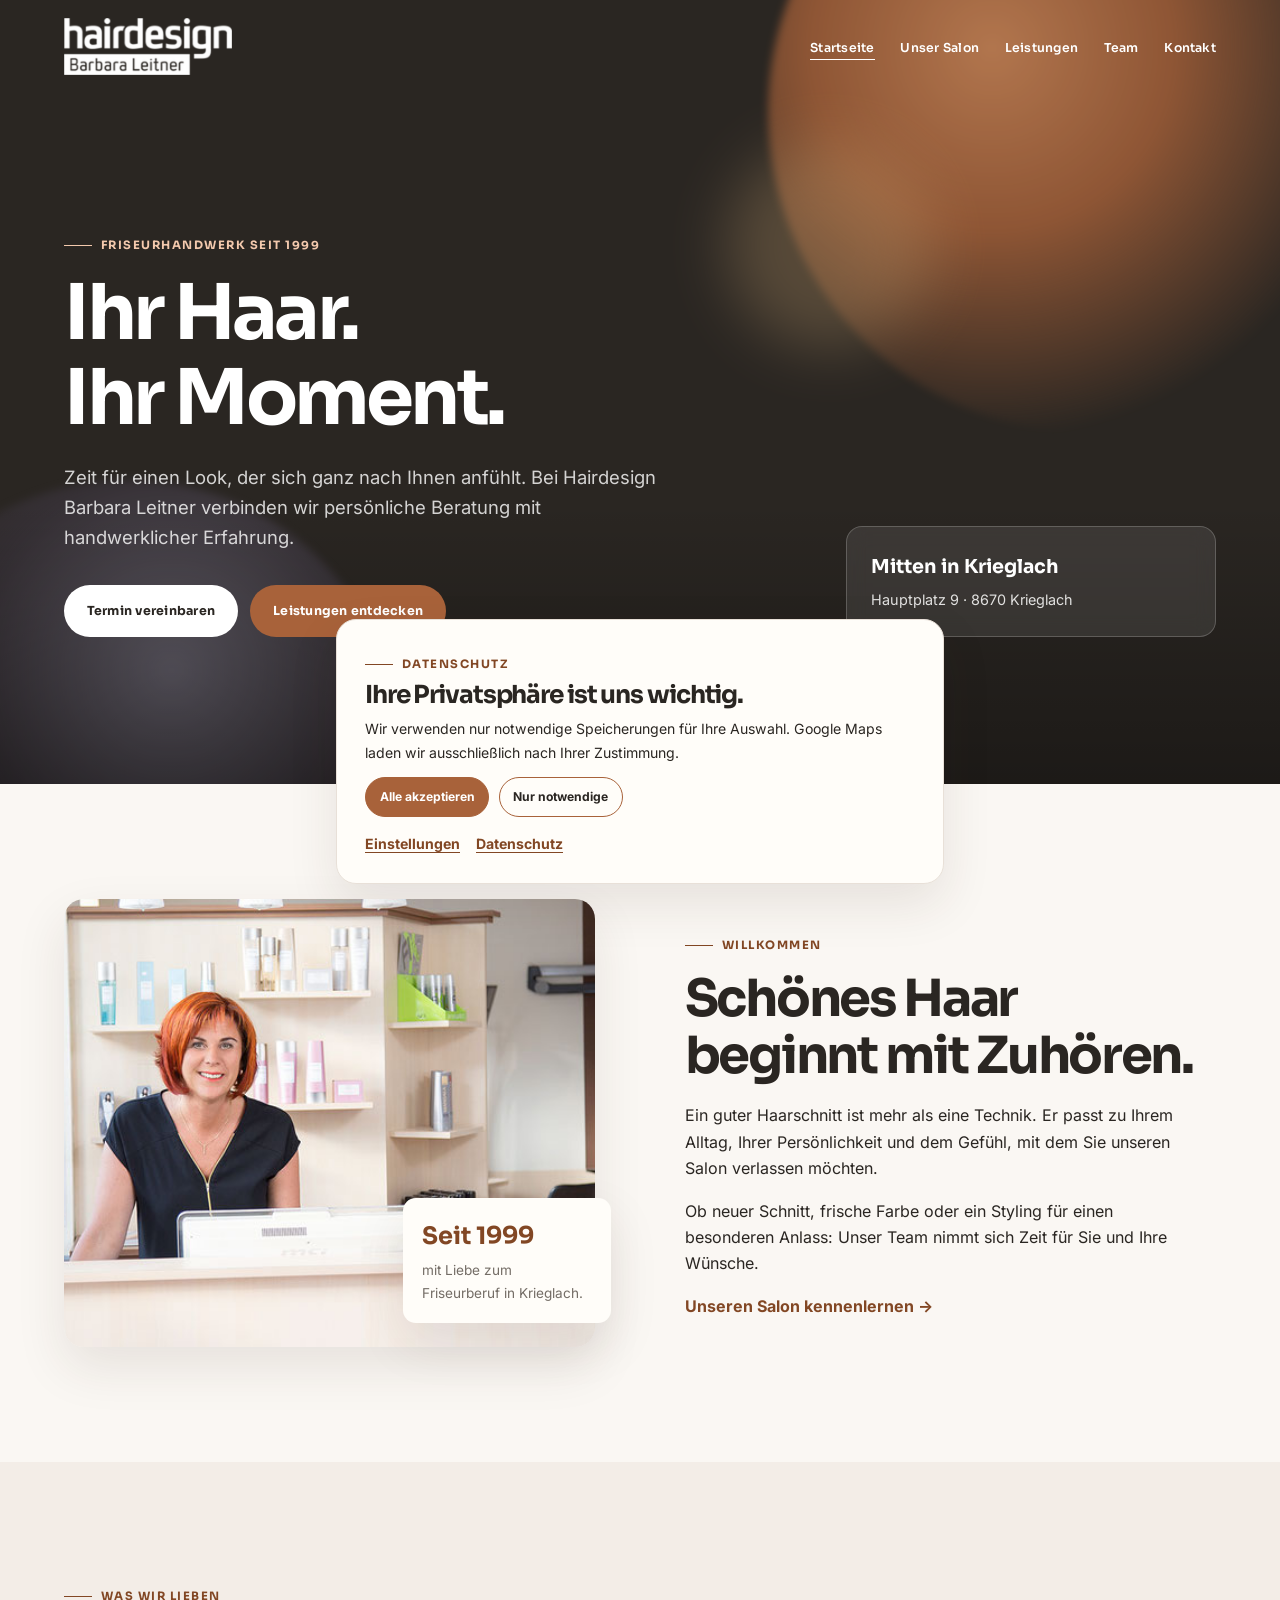
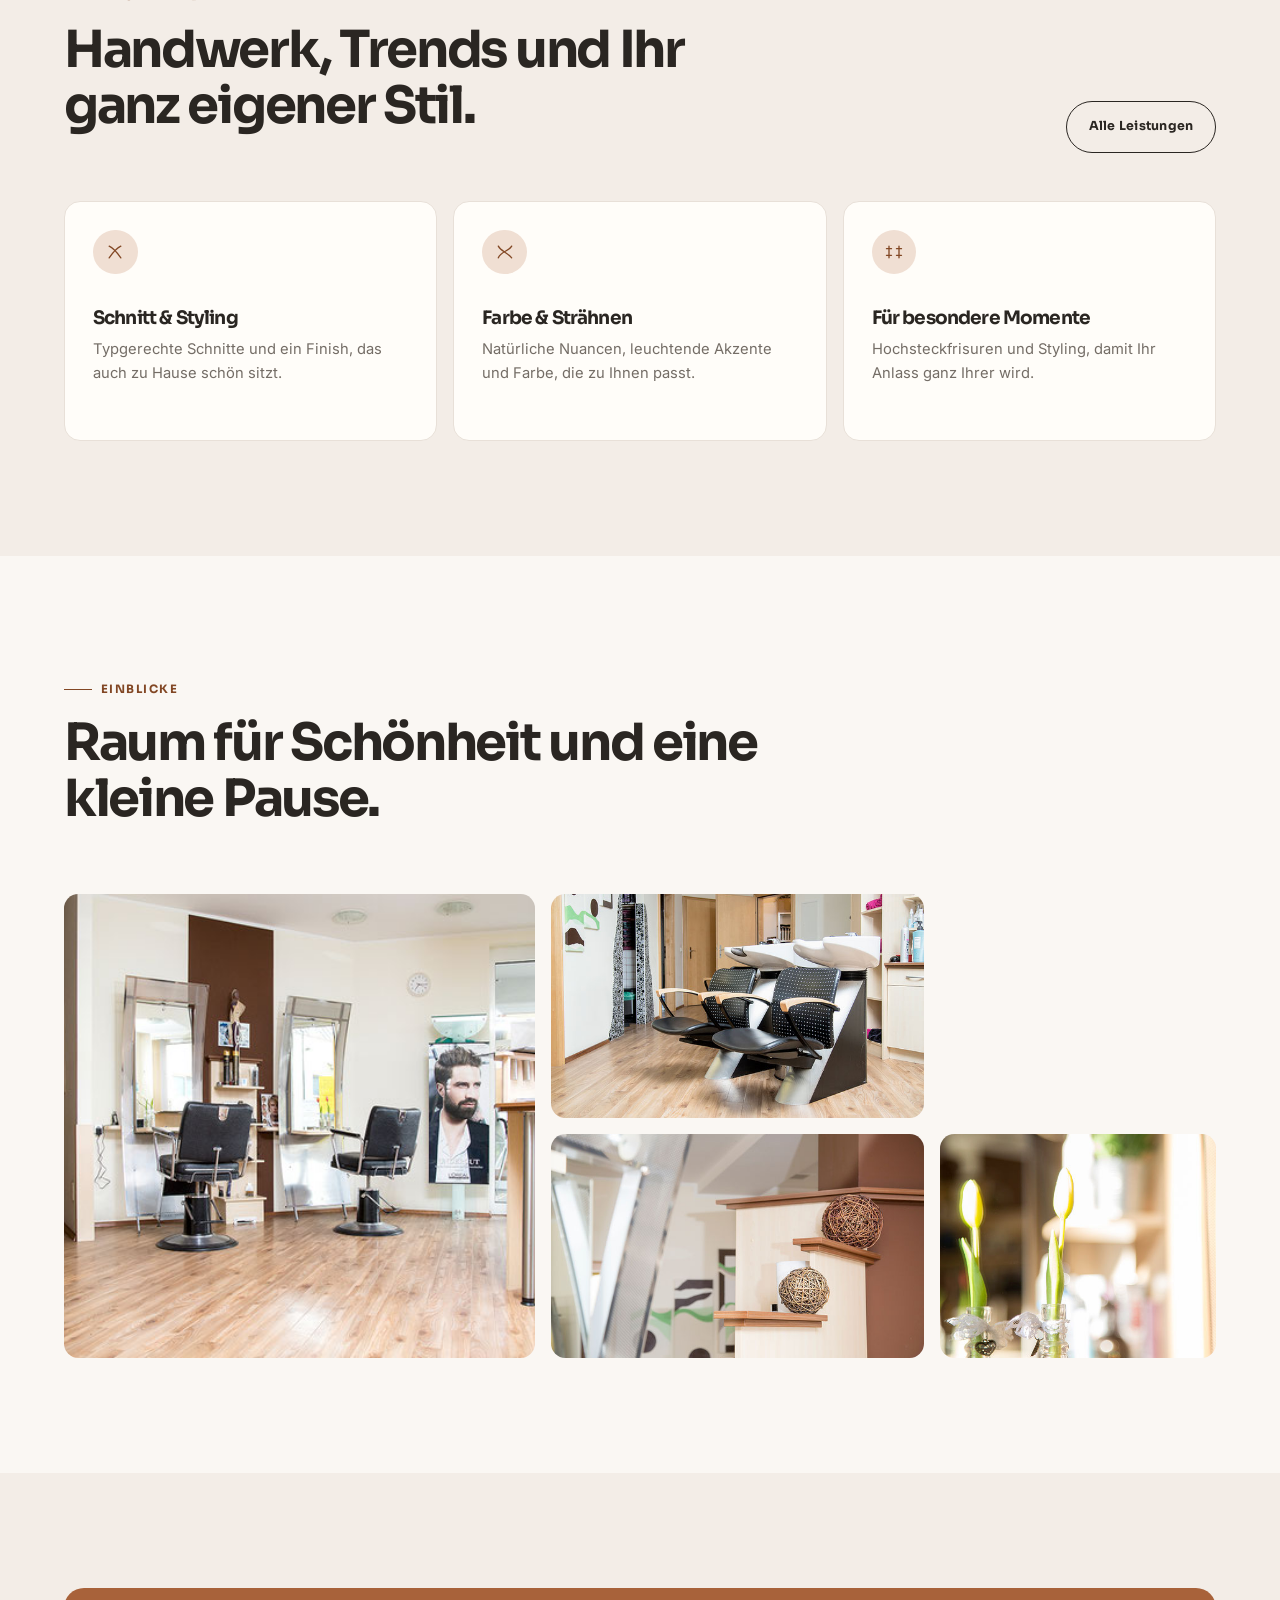
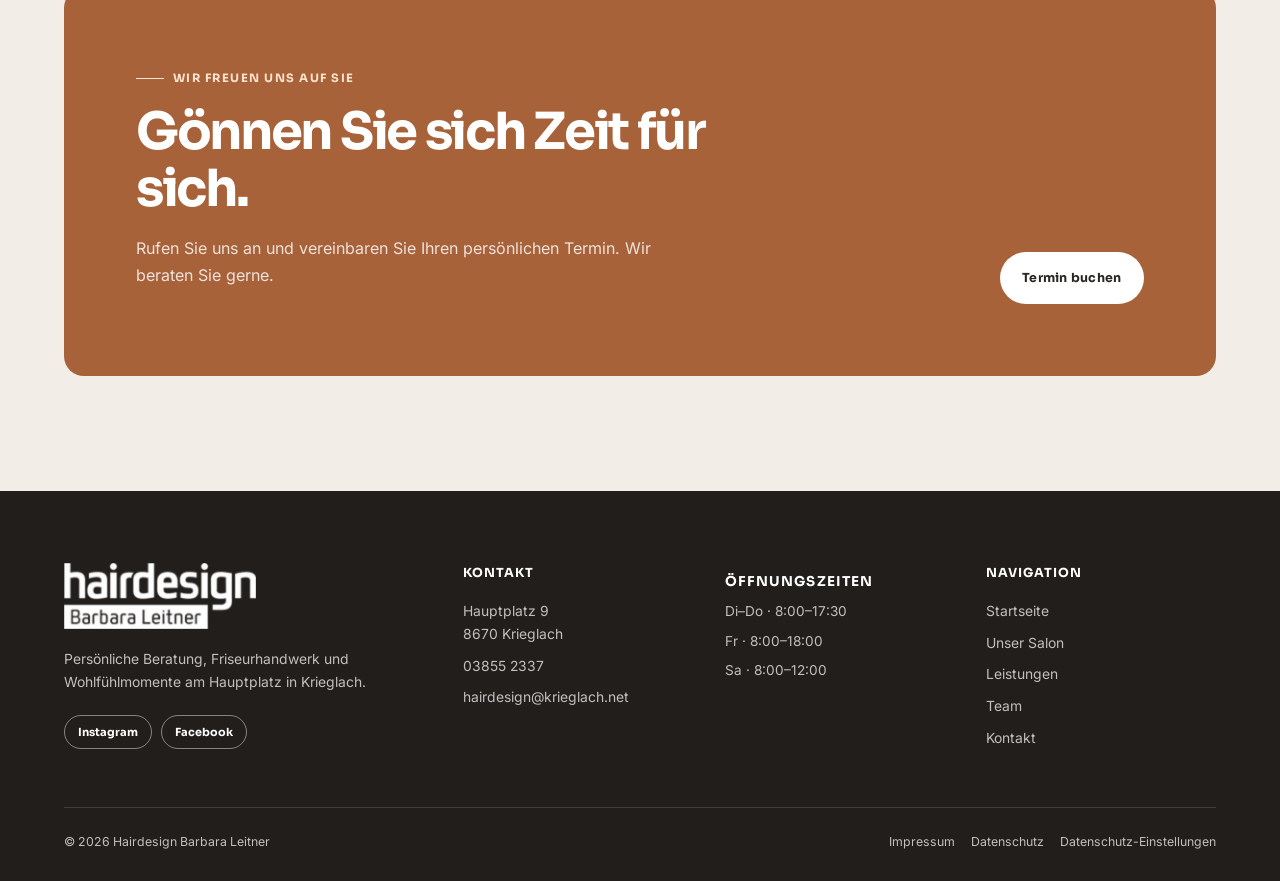
==== commit f7f9686a: "v11.0 Livegang, Favicon" ====
--- a/index.html
+++ b/index.html
@@ -2,6 +2,7 @@
 <html lang="de">
   <head>
     <meta charset="utf-8" />
+    <link rel="icon" type="image/jpeg" href="images/HD-Leitner-Logo_rgb.jpg" />
     <meta name="viewport" content="width=device-width, initial-scale=1" />
     <meta
       name="description"
--- a/css/style.css
+++ b/css/style.css
@@ -1102,8 +1102,19 @@
 .map-consent p {
   color: rgba(255, 255, 255, 0.84);
 }
-.map-consent .text-link {
-  margin-top: 1.1rem;
+.map-consent-actions {
+  display: flex;
+  flex-wrap: wrap;
+  align-items: center;
+  justify-content: center;
+  gap: 0.85rem 1.25rem;
+  margin-top: 1.35rem;
+}
+.map-consent-actions .button {
+  flex: 0 0 auto;
+}
+.map-consent-actions .text-link {
+  margin: 0;
   color: #fff;
 }
 .map-embed.is-map-loaded .map-consent {
@@ -1239,32 +1250,38 @@
   color: #fff;
   text-decoration: underline;
 }
-.consent-banner {
+.cookie-banner {
   position: fixed;
-  z-index: 30;
-  right: 1rem;
+  z-index: 50;
+  left: 50%;
   bottom: 1rem;
-  width: min(27rem, calc(100% - 2rem));
-  padding: 1.25rem;
+  width: min(38rem, calc(100% - 2rem));
+  padding: clamp(1.25rem, 3vw, 1.75rem);
   border: 1px solid var(--line);
-  border-radius: 1rem;
+  border-radius: 1.25rem;
   background: var(--surface);
   box-shadow: var(--shadow);
   color: var(--ink);
-  font-size: 0.85rem;
-}
-.consent-banner p {
+  font-size: 0.88rem;
+  transform: translateX(-50%);
+}
+.cookie-banner .eyebrow {
+  margin-bottom: 0.45rem;
+}
+.cookie-banner h2,
+.cookie-settings-panel h2 {
+  margin: 0 0 0.55rem;
+  font-size: clamp(1.2rem, 3vw, 1.55rem);
+}
+.cookie-banner > p:not(.eyebrow) {
   margin-bottom: 0.8rem;
 }
-.consent-banner strong {
-  font-family: "Sora", Arial, sans-serif;
-}
-.consent-banner div {
+.cookie-actions {
   display: flex;
   flex-wrap: wrap;
   gap: 0.6rem;
 }
-.consent-banner button {
+.cookie-actions button {
   min-height: 2.5rem;
   padding: 0.55rem 0.85rem;
   border: 1px solid var(--copper);
@@ -1274,15 +1291,91 @@
   font-size: 0.76rem;
   font-weight: 700;
 }
-.consent-banner .consent-decline {
+.cookie-actions .cookie-necessary {
   background: transparent;
   color: var(--ink);
 }
-.consent-banner a {
+.cookie-links {
+  display: flex;
+  flex-wrap: wrap;
+  gap: 1rem;
+  margin-top: 0.95rem;
+}
+.cookie-links a,
+.cookie-links button,
+.cookie-settings-panel > a {
   display: inline-block;
-  margin-top: 0.8rem;
+  padding: 0;
+  border: 0;
+  background: transparent;
   color: var(--copper-dark);
   font-weight: 700;
+  text-decoration: underline;
+  text-underline-offset: 0.18em;
+}
+.cookie-settings {
+  position: fixed;
+  z-index: 60;
+  inset: 0;
+  display: grid;
+  place-items: center;
+  padding: 1rem;
+  background: rgba(33, 30, 27, 0.58);
+}
+.cookie-settings-panel {
+  position: relative;
+  width: min(34rem, 100%);
+  padding: clamp(1.5rem, 4vw, 2.25rem);
+  border-radius: 1.25rem;
+  background: var(--surface);
+  box-shadow: var(--shadow);
+}
+.cookie-settings-panel > p:not(.eyebrow) {
+  color: var(--muted);
+}
+.cookie-close {
+  position: absolute;
+  top: 0.8rem;
+  right: 0.9rem;
+  width: 2.25rem;
+  height: 2.25rem;
+  padding: 0;
+  border: 0;
+  background: transparent;
+  color: var(--ink);
+  font-size: 1.8rem;
+  line-height: 1;
+}
+.cookie-option {
+  display: flex;
+  align-items: center;
+  justify-content: space-between;
+  gap: 1rem;
+  margin: 1.25rem 0;
+  padding: 1rem;
+  border: 1px solid var(--line);
+  border-radius: 0.8rem;
+}
+.cookie-option span {
+  display: grid;
+  gap: 0.3rem;
+}
+.cookie-option strong {
+  font-family: "Sora", Arial, sans-serif;
+  font-size: 0.9rem;
+}
+.cookie-option small {
+  color: var(--muted);
+  line-height: 1.45;
+}
+.cookie-option input {
+  width: 1.2rem;
+  height: 1.2rem;
+  flex: 0 0 auto;
+  accent-color: var(--copper);
+}
+.cookie-settings-panel > a {
+  margin-top: 1rem;
 }
 
 /* === 10. ANIMATIONEN === */
